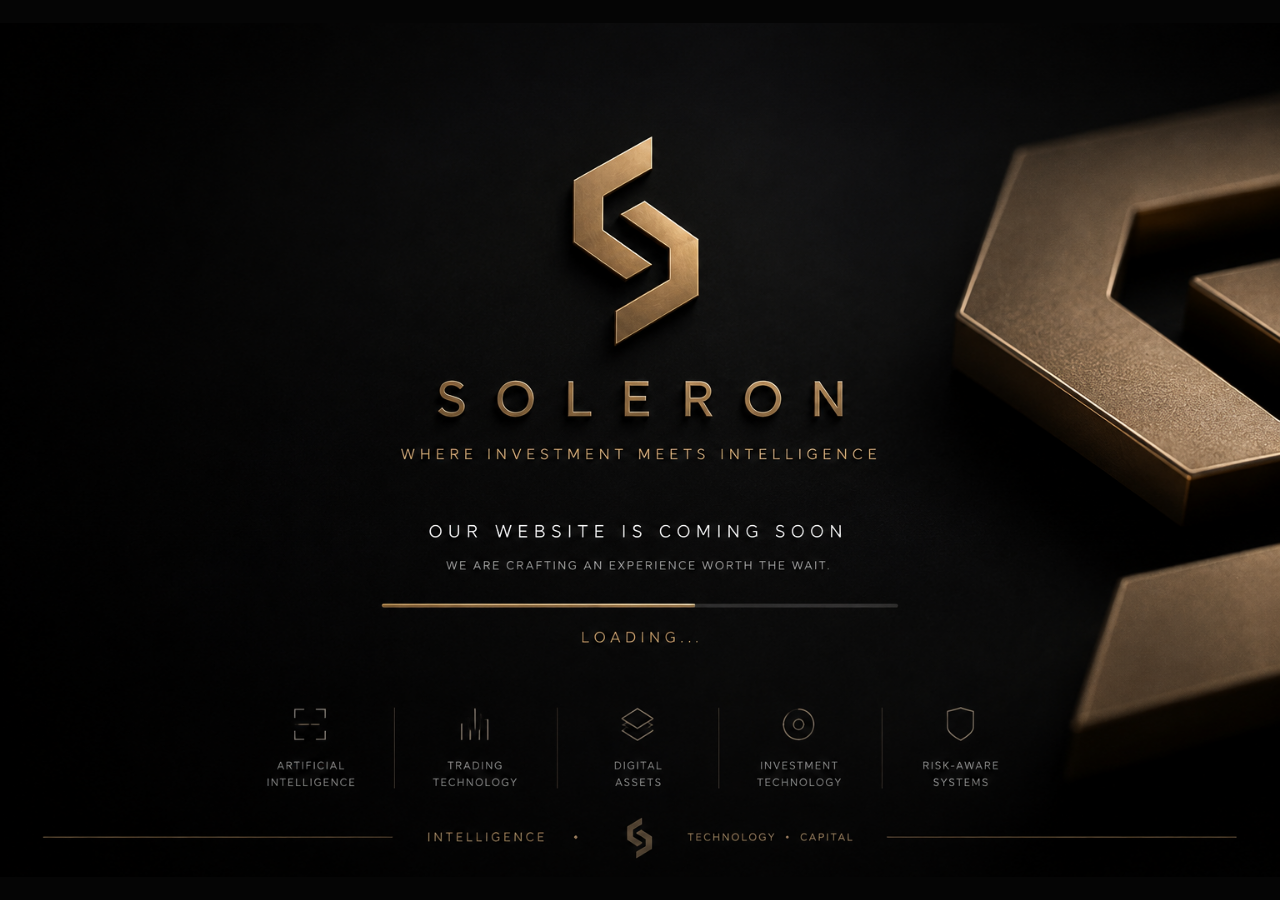
==== index.html @ fdf9264b "Publish Soleron coming soon landing page" ====
<!doctype html>
<html lang="en">
<head>
  <meta charset="utf-8">
  <meta name="viewport" content="width=device-width, initial-scale=1, viewport-fit=cover">
  <meta name="description" content="Soleron — Where Investment Meets Intelligence. Our website is coming soon.">
  <meta name="theme-color" content="#050505">
  <title>Soleron — Coming Soon</title>
  <style>
    * { box-sizing: border-box; }
    html, body { width: 100%; min-height: 100%; margin: 0; background: #050505; }
    body { display: grid; place-items: center; overflow: hidden; }
    img { display: block; width: 100vw; height: 100vh; object-fit: contain; object-position: center; }
  </style>
</head>
<body>
  <img src="landing-page.png" alt="Soleron — Where Investment Meets Intelligence. Our website is coming soon.">
</body>
</html>
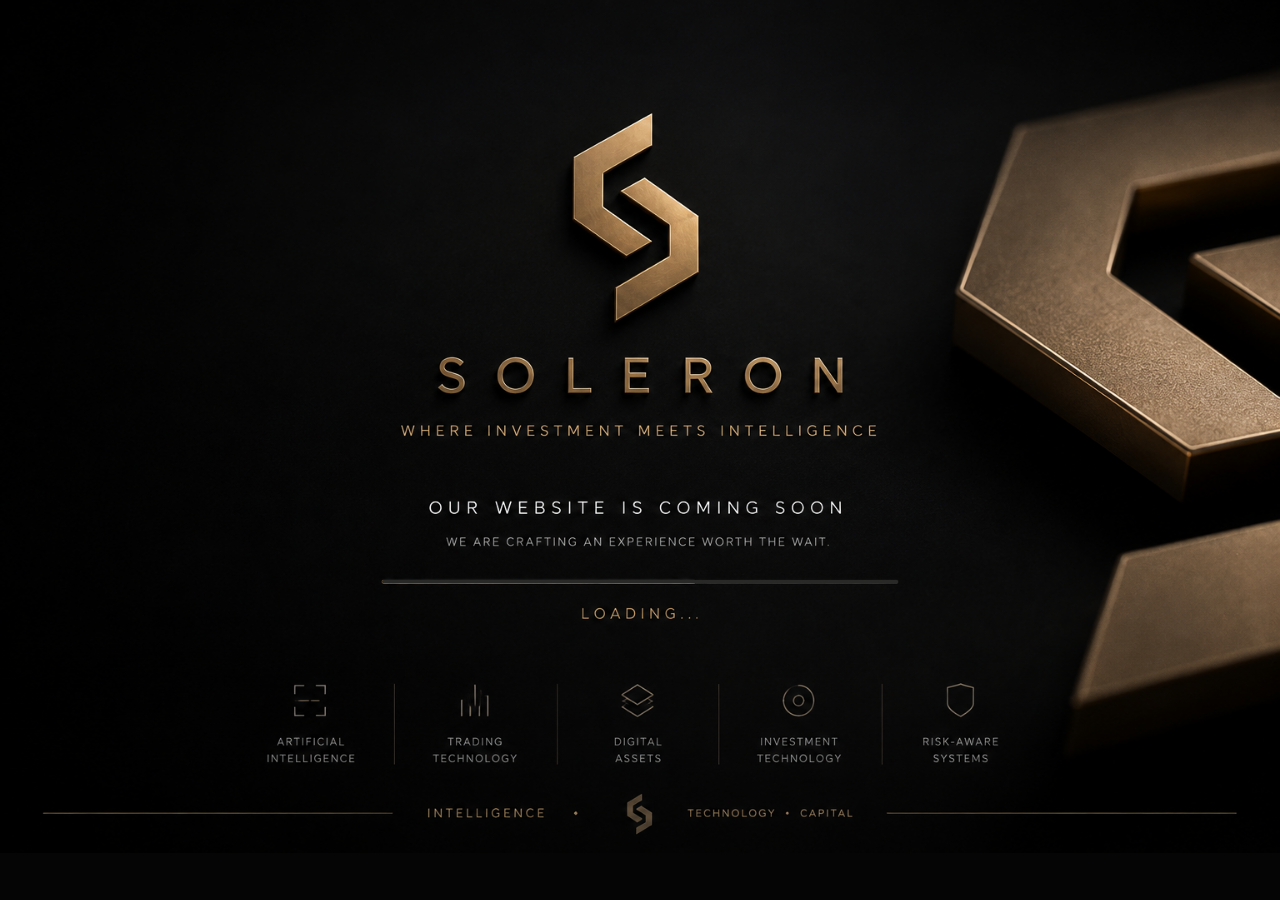
==== commit b5cc4791: "Animate the Soleron loading bar" ====
--- a/index.html
+++ b/index.html
@@ -8,12 +8,90 @@
   <title>Soleron — Coming Soon</title>
   <style>
     * { box-sizing: border-box; }
-    html, body { width: 100%; min-height: 100%; margin: 0; background: #050505; }
-    body { display: grid; place-items: center; overflow: hidden; }
-    img { display: block; width: 100vw; height: 100vh; object-fit: contain; object-position: center; }
+
+    html,
+    body {
+      width: 100%;
+      min-height: 100%;
+      margin: 0;
+      background: #050505;
+    }
+
+    body {
+      display: grid;
+      place-items: center;
+      overflow: hidden;
+    }
+
+    .stage {
+      position: relative;
+      width: min(100vw, 150vh);
+      aspect-ratio: 3 / 2;
+    }
+
+    .stage img {
+      display: block;
+      width: 100%;
+      height: 100%;
+    }
+
+    .loading-track {
+      position: absolute;
+      left: 29.817708%;
+      top: 67.968750%;
+      width: 40.364583%;
+      height: 0.390625%;
+      min-height: 2px;
+      overflow: hidden;
+      border-radius: 999px;
+      background: #292927;
+      box-shadow: 0 0 0 1px rgba(255, 255, 255, 0.018);
+    }
+
+    .loading-progress {
+      position: absolute;
+      inset: 0;
+      border-radius: inherit;
+      background: linear-gradient(90deg, #8a6438 0%, #d7b47d 58%, #b98950 100%);
+      box-shadow: 0 0 9px rgba(202, 164, 109, 0.32);
+      transform: scaleX(0);
+      transform-origin: left center;
+      animation: soleron-loading 3.4s cubic-bezier(0.42, 0, 0.18, 1) infinite;
+      will-change: transform;
+    }
+
+    .loading-progress::after {
+      content: "";
+      position: absolute;
+      top: 0;
+      right: 0;
+      width: 16%;
+      height: 100%;
+      background: linear-gradient(90deg, transparent, rgba(255, 231, 191, 0.85));
+      filter: blur(0.5px);
+    }
+
+    @keyframes soleron-loading {
+      0% { transform: scaleX(0); }
+      48% { transform: scaleX(0.58); }
+      78% { transform: scaleX(0.84); }
+      94%, 100% { transform: scaleX(1); }
+    }
+
+    @media (prefers-reduced-motion: reduce) {
+      .loading-progress {
+        animation: none;
+        transform: scaleX(0.62);
+      }
+    }
   </style>
 </head>
 <body>
-  <img src="landing-page.png" alt="Soleron — Where Investment Meets Intelligence. Our website is coming soon.">
+  <main class="stage" aria-label="Soleron — Our website is coming soon">
+    <img src="landing-page.png" alt="Soleron — Where Investment Meets Intelligence. Our website is coming soon.">
+    <div class="loading-track" role="progressbar" aria-label="Website launch progress">
+      <span class="loading-progress"></span>
+    </div>
+  </main>
 </body>
 </html>
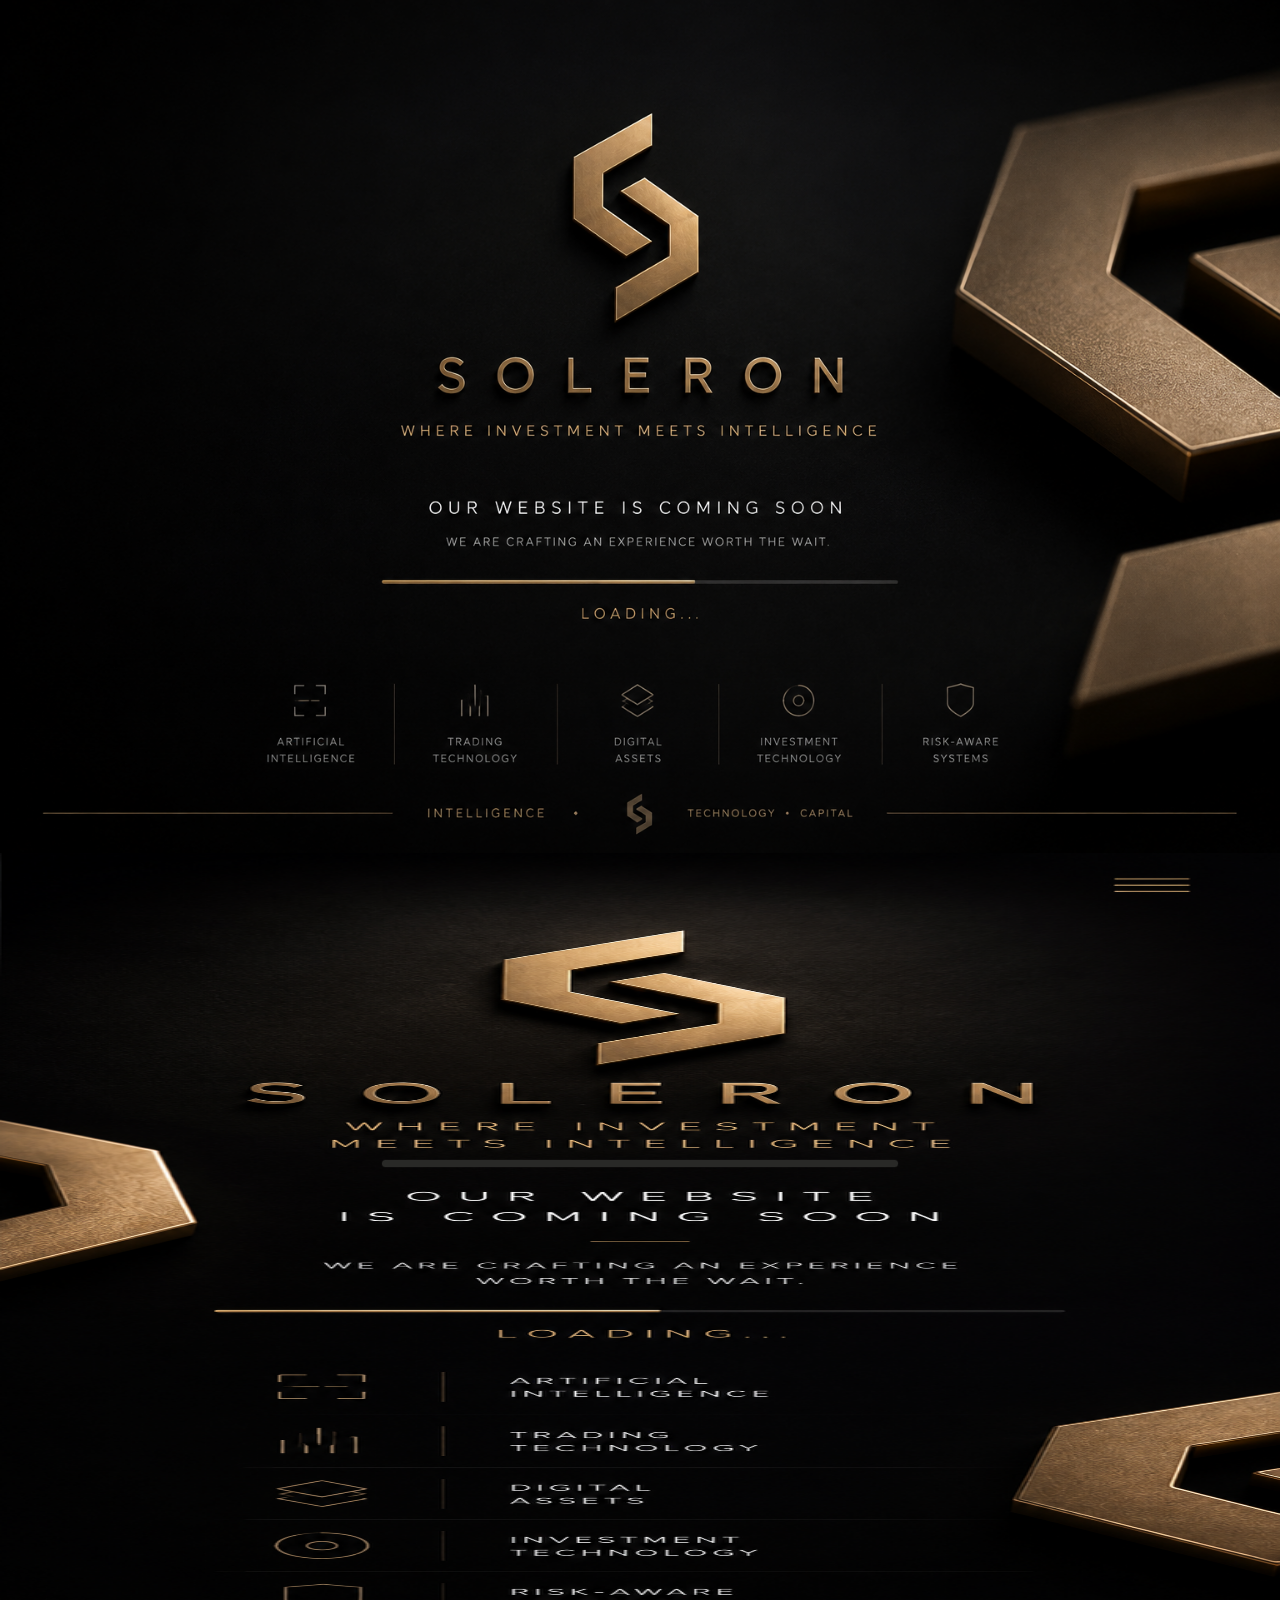
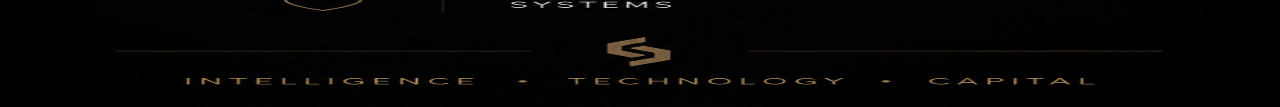
==== commit 378c49ce: "Add the responsive mobile landing page" ====
--- a/index.html
+++ b/index.html
@@ -33,6 +33,10 @@
       display: block;
       width: 100%;
       height: 100%;
+    }
+
+    .mobile-image {
+      display: none;
     }
 
     .loading-track {
@@ -78,6 +82,31 @@
       94%, 100% { transform: scaleX(1); }
     }
 
+    @media (max-width: 700px) and (orientation: portrait) {
+      .stage {
+        width: min(100vw, calc(100vh * 813 / 1934));
+        width: min(100vw, calc(100svh * 813 / 1934));
+        aspect-ratio: 813 / 1934;
+      }
+
+      .stage .desktop-image {
+        display: none;
+      }
+
+      .stage .mobile-image {
+        display: block;
+      }
+
+      .loading-track {
+        left: 16.728167%;
+        top: 53.516029%;
+        width: 66.420664%;
+        height: 0.258532%;
+        min-height: 2px;
+        background: #232222;
+      }
+    }
+
     @media (prefers-reduced-motion: reduce) {
       .loading-progress {
         animation: none;
@@ -88,7 +117,8 @@
 </head>
 <body>
   <main class="stage" aria-label="Soleron — Our website is coming soon">
-    <img src="landing-page.png" alt="Soleron — Where Investment Meets Intelligence. Our website is coming soon.">
+    <img class="desktop-image" src="landing-page.png" alt="Soleron — Where Investment Meets Intelligence. Our website is coming soon.">
+    <img class="mobile-image" src="phone-landing.png" alt="Soleron — Where Investment Meets Intelligence. Our website is coming soon.">
     <div class="loading-track" role="progressbar" aria-label="Website launch progress">
       <span class="loading-progress"></span>
     </div>
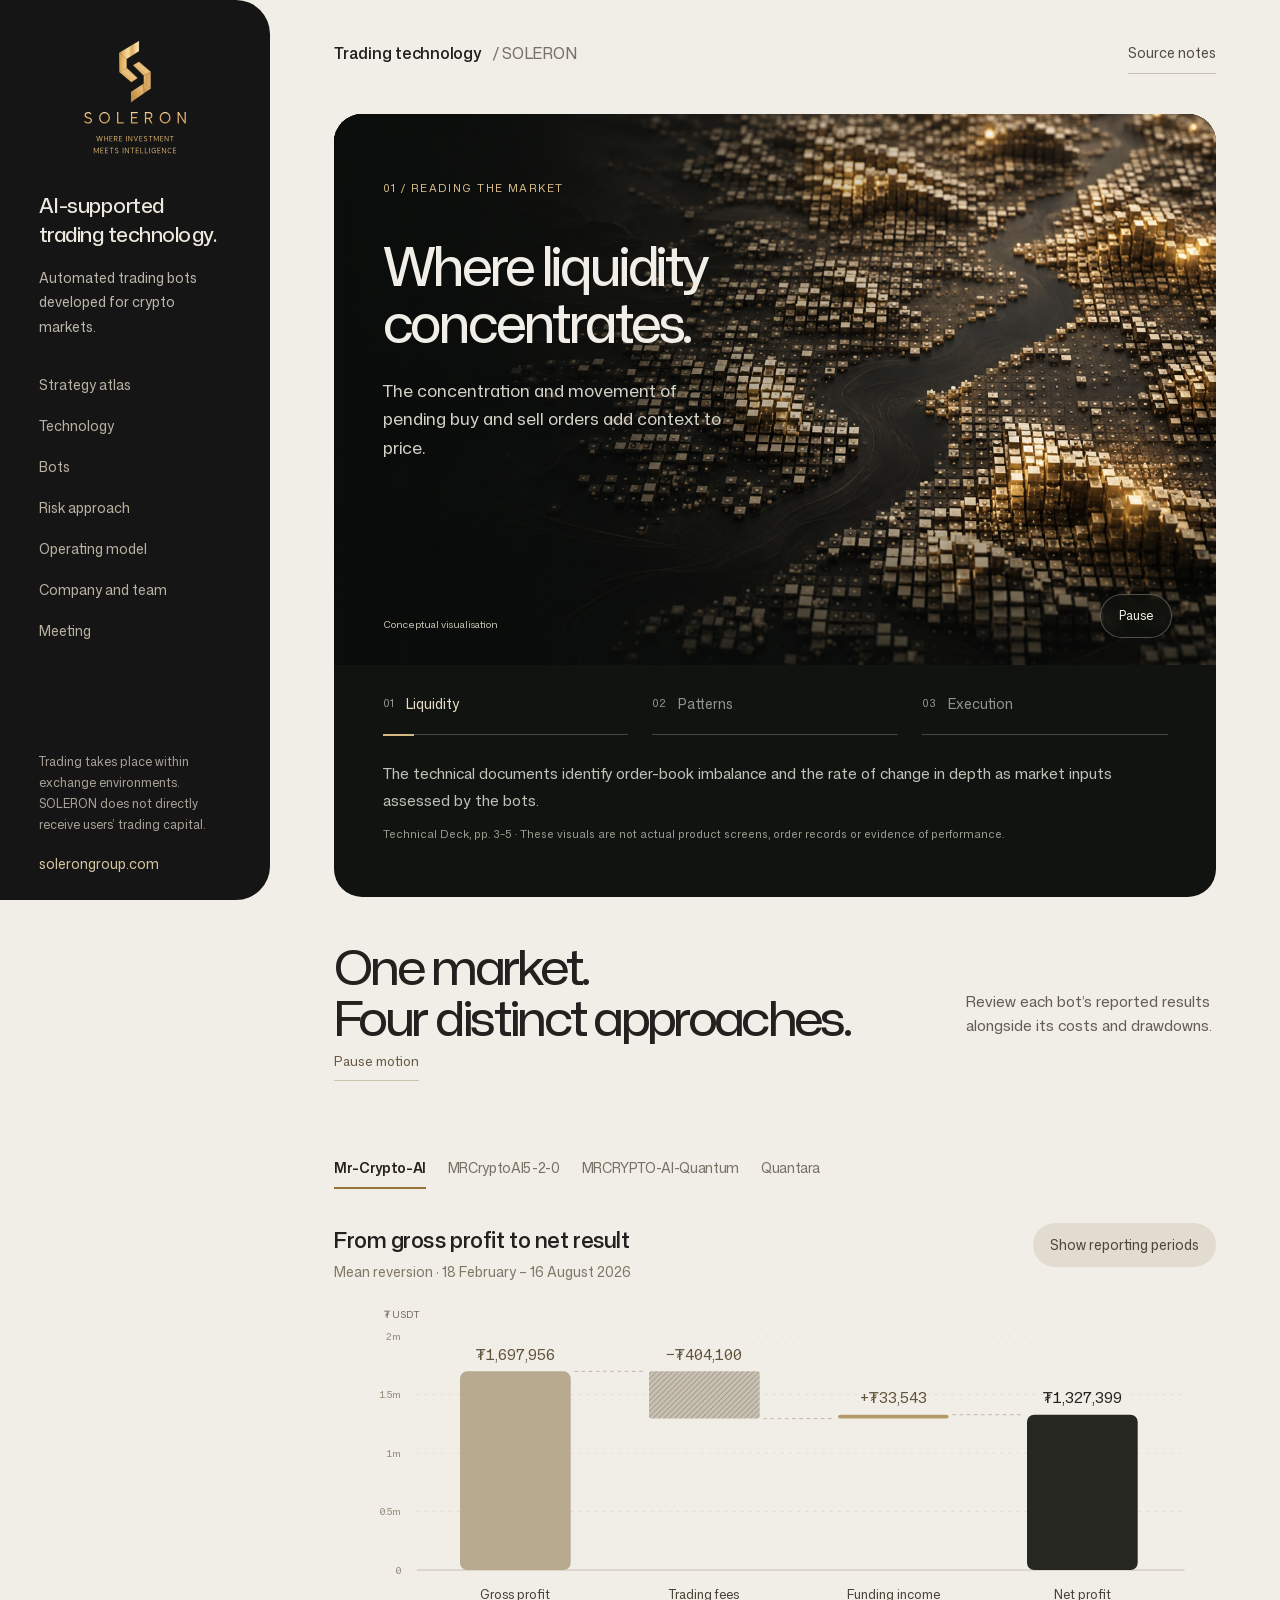
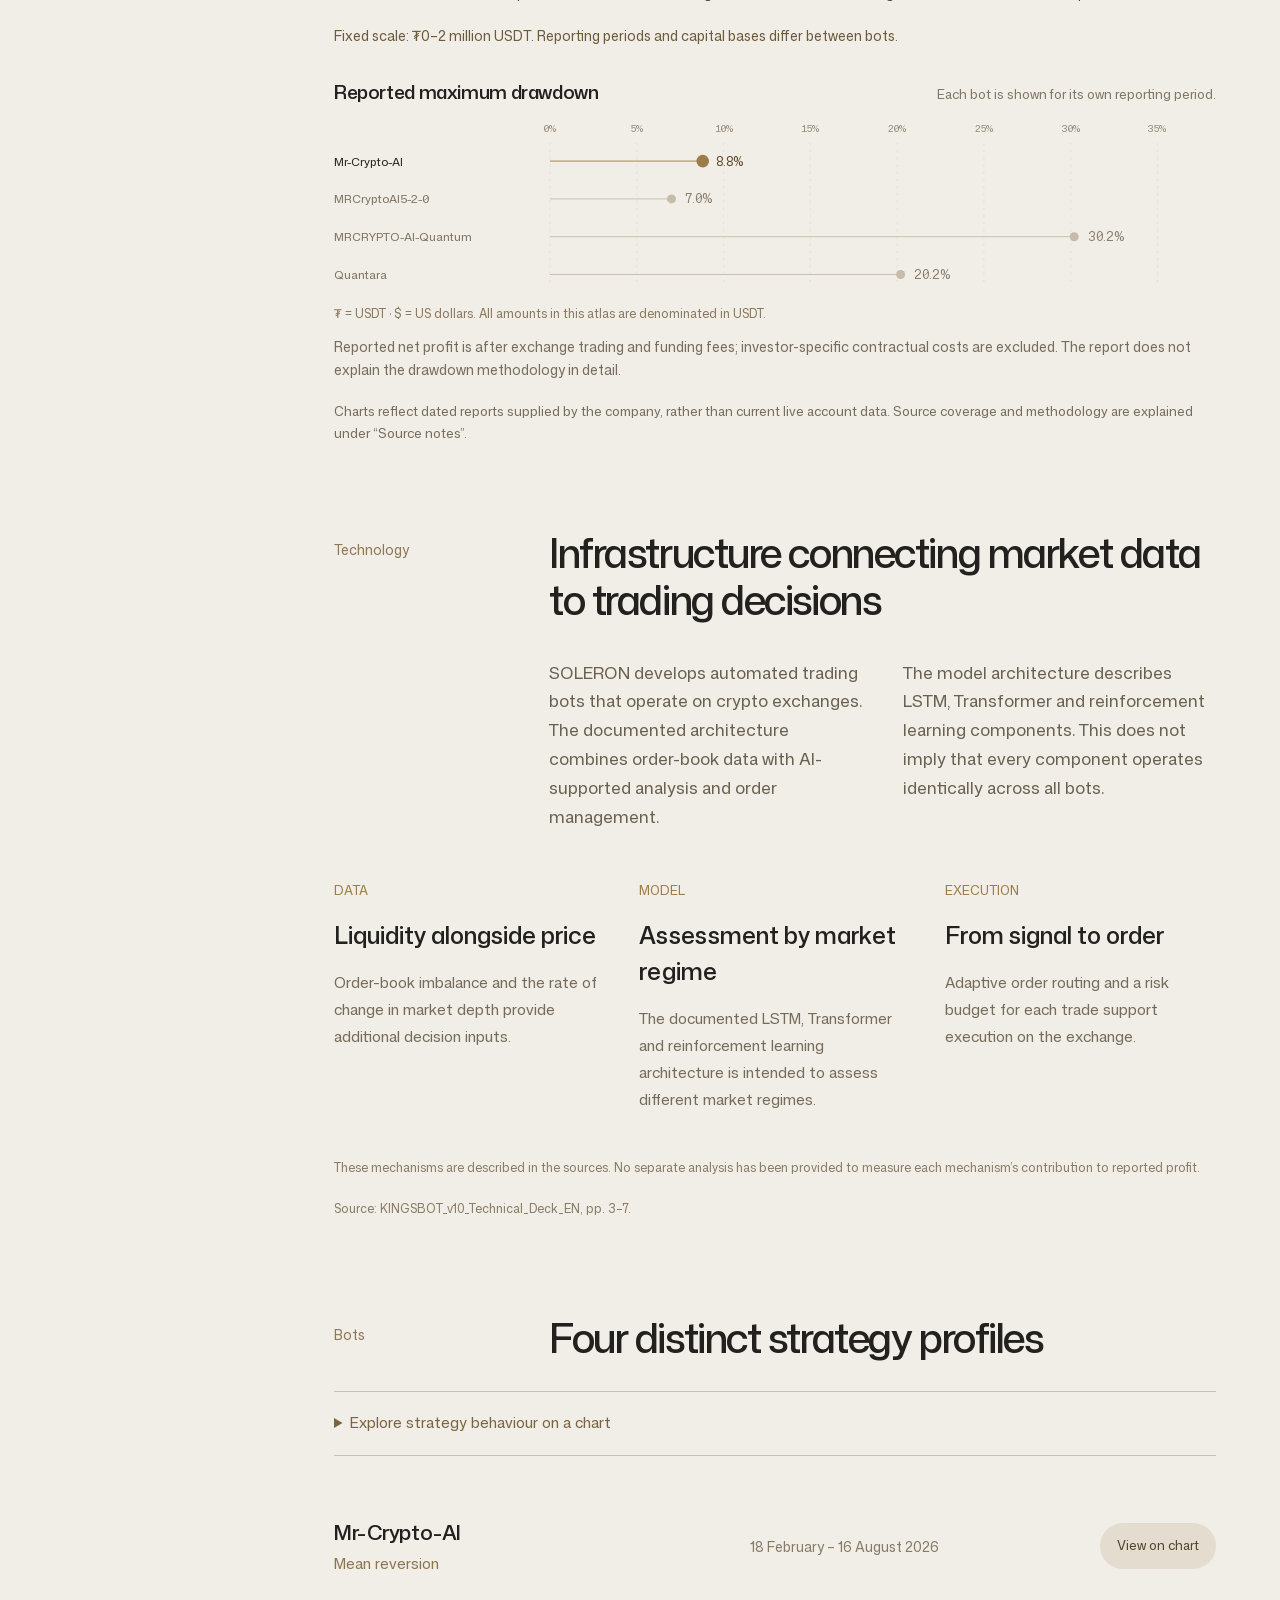
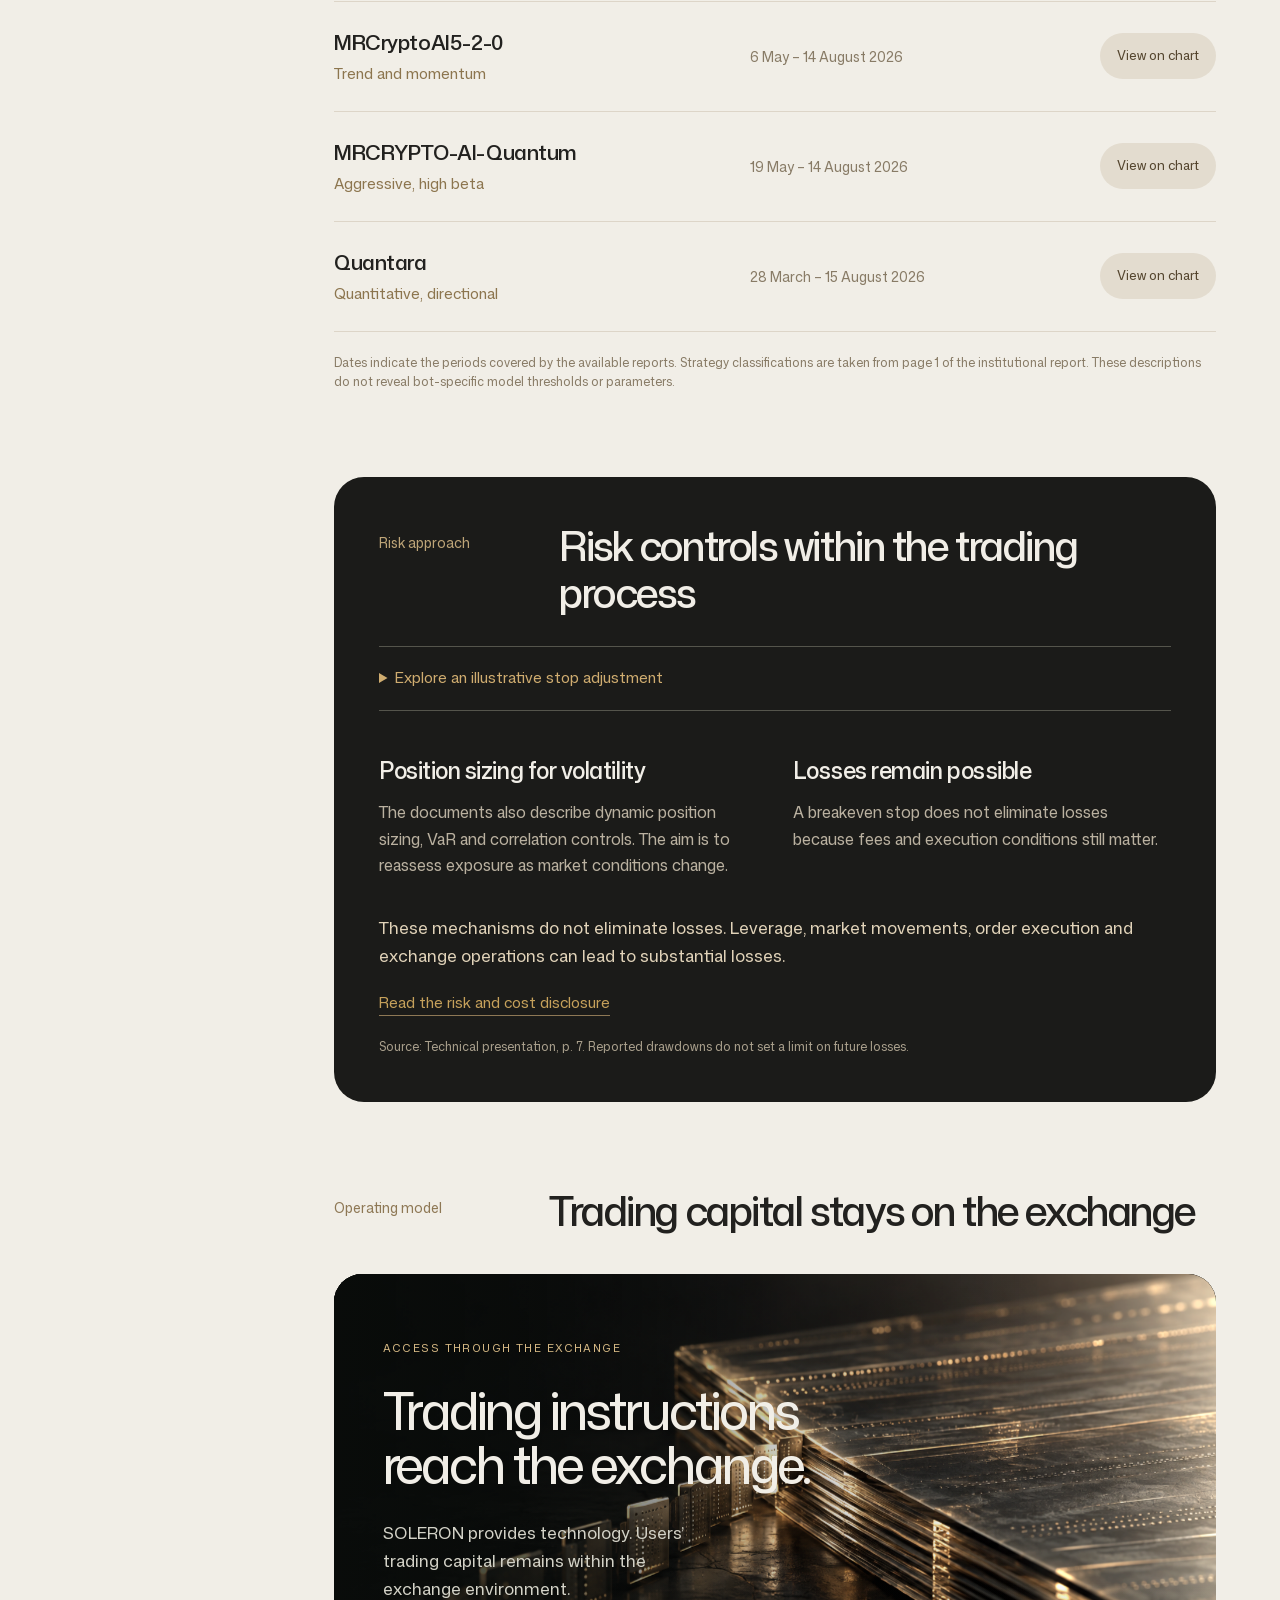
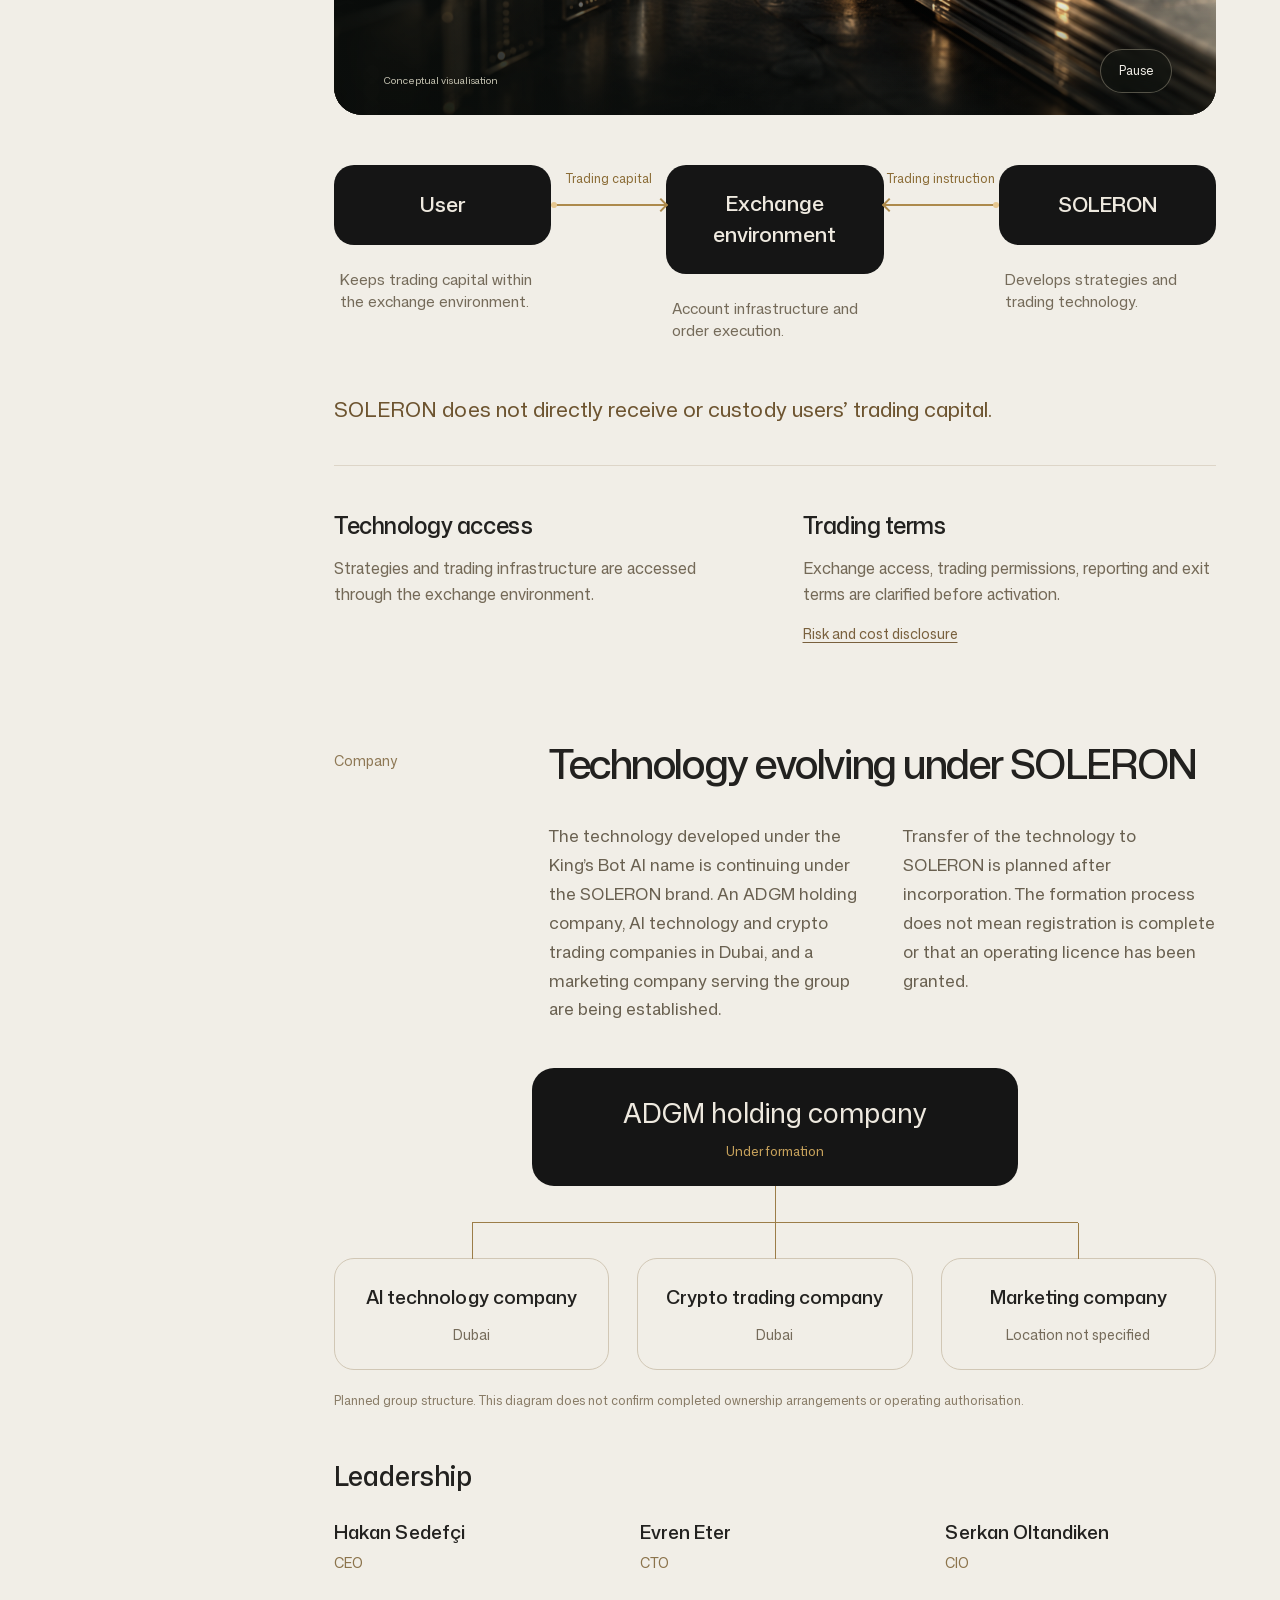
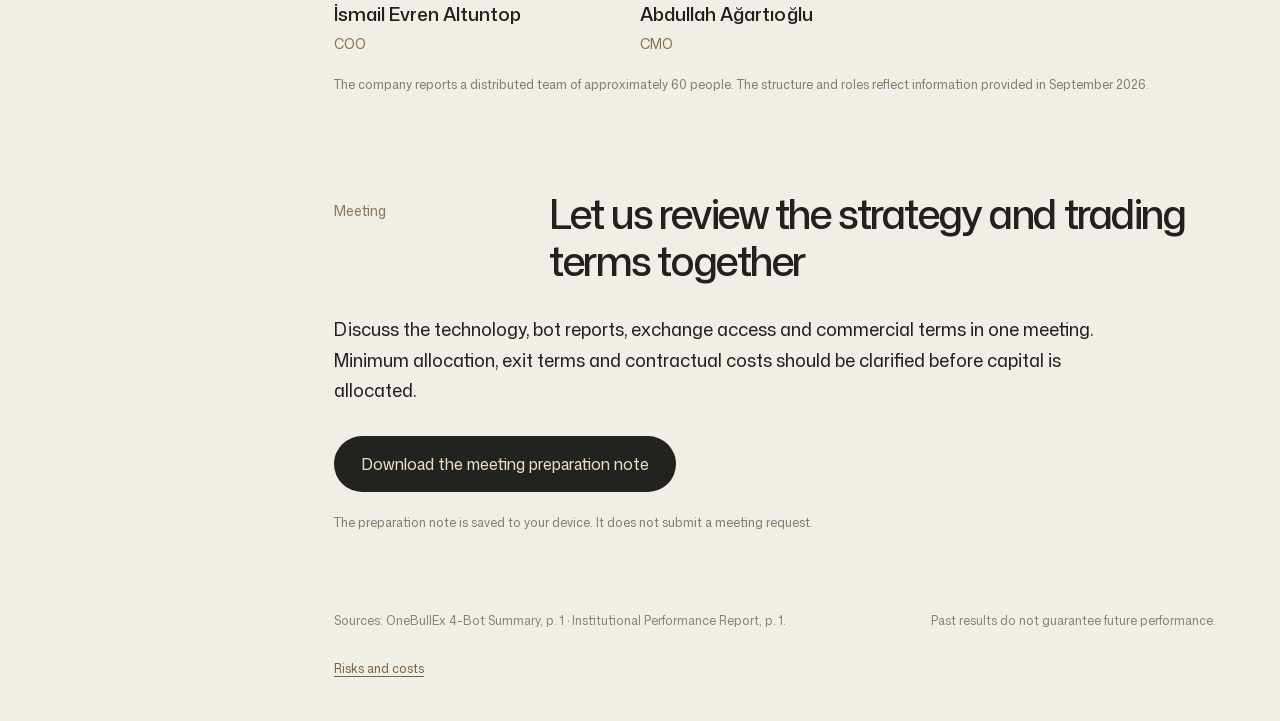
==== commit b2b6b759: "Publish SOLERON website" ====
--- a/index.html
+++ b/index.html
@@ -1,127 +1,69 @@
-<!doctype html>
-<html lang="en">
-<head>
-  <meta charset="utf-8">
-  <meta name="viewport" content="width=device-width, initial-scale=1, viewport-fit=cover">
-  <meta name="description" content="Soleron — Where Investment Meets Intelligence. Our website is coming soon.">
-  <meta name="theme-color" content="#050505">
-  <title>Soleron — Coming Soon</title>
-  <style>
-    * { box-sizing: border-box; }
+<!doctype html><html lang="en"><head><meta charset="utf-8"><meta name="viewport" content="width=device-width,initial-scale=1"><title>SOLERON | AI-supported trading technology</title><meta name="description" content="Explore SOLERON’s crypto trading technology, four bot strategies, reported results, risks and operating model."><meta name="theme-color" content="#151515"><style>
+@font-face{font-family:Mona;src:url(assets/MonaSans.woff2);font-weight:200 900;font-stretch:75% 125%}*{box-sizing:border-box}html{background:#161616}body{margin:0;font:17px/1.5 Mona,Arial,sans-serif;color:#22211f}button,a{font:inherit}button{cursor:pointer}button:focus-visible,a:focus-visible{outline:3px solid #8f6728;outline-offset:5px}button:disabled{cursor:default}h1,h2,p{margin:0}.shell{display:grid;grid-template-columns:270px 1fr;min-height:100vh;background:#f1eee7}.brand{background:#151515;color:#eee9df;min-height:100%;padding:44px 39px 34px;display:flex;flex-direction:column;border-radius:0 42px 42px 0;position:relative;z-index:2}.logo{width:164px;height:180px;align-self:center;object-fit:contain;margin-bottom:90px}.brand h2{font-size:24px;line-height:1.4;font-weight:450;letter-spacing:-.025em;margin-bottom:26px}.brand .description{font-size:15px;line-height:1.75;color:#bcb6aa}.layers{margin-top:46px;display:flex;flex-direction:column;gap:20px;font-size:15px;color:#c6a15b}.layers span{display:flex;gap:12px;align-items:center}.layers i{width:5px;height:5px;border-radius:50%;background:#c6a15b;flex-shrink:0}.brand .bottom{margin-top:auto;padding-top:80px;font-size:12px;line-height:1.75;color:#a8a197}.brand .domain{display:block;margin-top:17px;font-size:14px;color:#d6c4a1}.main{padding:40px 64px 28px;min-width:0;max-width:1600px}.top{display:flex;justify-content:space-between;align-items:center;margin-bottom:57px;gap:20px}.mark{font-size:16px;letter-spacing:-.015em;display:flex;align-items:center;gap:12px}.mark b{font-weight:520}.mark span{color:#777168}.sourcebutton{border:0;background:transparent;color:#504c45;padding:10px 0;font-size:14px;border-bottom:1px solid #c8c0b1}.intro{display:flex;align-items:end;justify-content:space-between;gap:50px}.intro h1{font-size:clamp(45px,4.5vw,78px);line-height:1.06;letter-spacing:-.035em;font-weight:430;font-variation-settings:'wdth' 108,'opsz' 72;max-width:760px}.intro p{font-size:16px;line-height:1.65;width:245px;flex-shrink:0;color:#635d52;margin-bottom:5px}.chart{margin-top:58px;position:relative}.chart-caption{font-size:13px;color:#69645a;display:flex;justify-content:space-between;margin-bottom:25px}.axis{display:grid;grid-template-columns:370px 1fr;align-items:center;margin-bottom:12px}.axis-title{font-size:12px;color:#81796b}.months{display:flex;justify-content:space-between;font-size:12px;color:#81796b;padding:0 4px;position:relative;height:20px}.months span{position:absolute;top:0}.strategy-row{display:grid;grid-template-columns:370px 1fr;gap:0;align-items:center;position:relative;width:100%;padding:0;min-height:76px;border:0;background:transparent;text-align:left;border-radius:16px;color:#252421}.name{padding-right:25px;font-size:26px;letter-spacing:-.025em;font-weight:470;line-height:1.12}.name small{display:block;font-size:12px;color:#777065;font-weight:400;letter-spacing:0;margin-top:3px}.plot{display:block;height:60px;position:relative;border-radius:18px}.period{position:absolute;left:var(--start);width:var(--width);top:32px;height:9px;background:#d7d2c8;border-radius:100px;transition:background-color 200ms ease-out,box-shadow 200ms ease-out;display:flex;align-items:center;padding:0 17px;white-space:nowrap;overflow:visible}.period span{position:absolute;top:-25px;left:0;font-size:12px;color:#5c5549;opacity:0;transition:opacity 200ms ease-out}.strategy-row[aria-pressed=true] .period{background:#282721;box-shadow:0 5px 12px #37302415}.strategy-row[aria-pressed=true] .period span{opacity:1;color:#645640}.strategy-row[aria-pressed=true] .name{font-weight:640}.strategy-row:hover .period{background:#b7ab91}.strategy-row[aria-pressed=true]:hover .period{background:#282721}.selection{margin-top:31px;display:grid;grid-template-columns:1.1fr 1fr;gap:45px;align-items:start;padding-top:30px;border-top:1px solid #d8d2c7}.selection .bot{font-size:13px;color:#756d5f;margin-bottom:8px}.selection h2{font-size:42px;font-weight:430;line-height:1.1;letter-spacing:-.045em}.selected-note{font-size:16px;color:#595448;line-height:1.65;max-width:450px}.selected-note .range{display:block;font-size:18px;color:#26241e;margin-bottom:5px;font-weight:500}.selected-note .note{font-size:13px;margin-top:13px;display:block;color:#797164}.foot{display:flex;justify-content:space-between;gap:30px;font-size:11px;color:#8c8273;margin-top:41px;line-height:1.5}.mobile-choice{display:none}dialog{max-width:670px;width:calc(100% - 40px);padding:40px;border:0;border-radius:26px;background:#f1eee7;color:#27241d;box-shadow:0 40px 100px #0004}dialog::backdrop{background:#1119;backdrop-filter:blur(4px)}dialog h2{font-size:29px;line-height:1.2;font-weight:500;margin:20px 0}dialog p{font-size:16px;line-height:1.6;margin-bottom:16px}dialog a{color:#725525;overflow-wrap:anywhere}dialog button{float:right;border:0;background:#ded7cb;border-radius:40px;padding:10px 20px}dialog .small{font-size:13px;color:#71685b}dialog li{margin:14px 0}a{text-decoration-thickness:1px;text-underline-offset:3px}@media(min-width:1600px){.shell{grid-template-columns:290px 1fr}.main{padding:48px 76px 34px}.top{margin-bottom:67px}.chart{margin-top:68px}.strategy-row{min-height:87px}.selection{margin-top:38px}.logo{width:177px;height:194px}.intro h1{font-size:78px}}@media(max-width:1150px){.shell{grid-template-columns:220px 1fr}.brand{padding:30px 26px}.logo{width:140px;height:154px}.main{padding:32px}.intro{display:block}.intro h1{font-size:58px}.intro p{width:100%;max-width:550px;margin-top:20px}.axis,.strategy-row{grid-template-columns:190px 1fr}.name{font-size:14px}.chart{margin-top:38px}.selection{gap:25px}.selection h2{font-size:34px}}@media(max-width:760px){.shell{display:block}.brand{border-radius:0 0 28px 28px;padding:19px 24px;display:grid;grid-template-columns:85px 1fr;gap:22px;min-height:0;align-items:center}.logo{width:80px;height:88px;margin:0}.brand h2{font-size:18px;margin:0}.brand .description,.layers,.brand .bottom{display:none}.main{padding:30px 24px}.top{margin-bottom:37px}.mark{font-size:13px;gap:8px}.sourcebutton{font-size:12px}.intro h1{font-size:46px;line-height:1.07}.intro p{font-size:16px;margin-top:22px}.chart{margin-top:35px}.chart-caption{font-size:11px;margin-bottom:23px;gap:20px;align-items:start}.chart-caption span:first-child{max-width:185px}.axis{display:none}.strategy-row{display:block;min-height:103px;margin-bottom:12px}.name{display:block;font-size:23px;padding:0}.name small{font-size:12px;margin-top:2px}.plot{height:42px}.period{height:6px;top:29px;padding:0 10px}.period span{font-size:10px;top:-19px}.selection{display:block;margin-top:20px;padding-top:24px}.selection h2{font-size:34px}.selected-note{margin-top:25px}.selected-note .range{font-size:17px}.foot{display:block;font-size:11px;margin-top:35px}.foot span{display:block;margin-top:14px}.strategy-row:focus-visible{outline-offset:4px}dialog{padding:27px}}@media(prefers-reduced-motion:reduce){.period,.period span{transition:none}}
 
-    html,
-    body {
-      width: 100%;
-      min-height: 100%;
-      margin: 0;
-      background: #050505;
-    }
+.main{padding-top:32px}.top{margin-bottom:38px}.intro h1{font-size:65px}.intro p{font-size:15px;width:250px}.charts{margin-top:42px}.botnav{display:flex;gap:22px;flex-wrap:wrap;margin-bottom:34px}.botnav button{padding:9px 0;border:0;border-bottom:2px solid transparent;background:none;font-size:14px;letter-spacing:-.025em;color:#797164}.botnav button[aria-pressed=true]{border-color:#987239;color:#25211a;font-weight:600}.chartbar{display:flex;justify-content:space-between;align-items:start;gap:25px}.chartbar h2,.riskhead h2{font-size:22px;font-weight:530;letter-spacing:-.02em}.chartbar p{font-size:13px;color:#817766;margin-top:5px}.switch{border:0;background:#e2dcd0;padding:11px 17px;border-radius:40px;font-size:12px;color:#4d4639}.chartwrap svg,.riskchart svg,.periodview svg{width:100%;height:auto;display:block;overflow:visible}.chartwrap{margin-top:18px}.riskhead{display:flex;align-items:baseline;justify-content:space-between;gap:20px;margin-top:32px}.riskhead h2{font-size:19px}.riskhead p{font-size:12px;color:#817766}.riskchart{margin-top:10px}.method{font-size:12px;line-height:1.65;color:#766d5e;margin-top:12px;max-width:950px}.reconcile{font-size:12px;line-height:1.5;color:#6c5a3d;min-height:18px;margin-top:6px}.foot{margin-top:24px}.chartwrap [data-value]:focus-visible{outline:2px solid #987239;outline-offset:4px}.tip{position:fixed;z-index:20;background:#24221e;color:#f1eee7;padding:12px 16px;max-width:275px;border-radius:14px;font-size:13px;pointer-events:none;box-shadow:0 5px 25px #0002;line-height:1.55}.tip b{display:block;font-weight:550}.tip[hidden]{display:none}.riskchart [role=button]{cursor:pointer}.riskchart [role=button]:focus-visible{outline:2px solid #987239}.riskchart [role=button]:hover text{fill:#27221b}.charts svg text{font-family:Mona,Arial,sans-serif}.chartwrap text,.riskchart text,.periodview text{font-variant-numeric:tabular-nums}.scaleNote{color:#817766;font-size:12px}.periodview{margin-top:20px}.brand .bottom{padding-top:50px}.brand .logo{margin-bottom:75px}@media(min-width:1600px){.main{padding:36px 76px 28px}.top{margin-bottom:42px}.intro h1{font-size:70px}}@media(max-width:1150px){.intro h1{font-size:54px}.intro p{width:auto}.botnav{gap:12px 20px}.botnav button{font-size:12px}}@media(max-width:760px){.main{padding:27px 24px}.intro h1{font-size:43px}.intro p{font-size:16px}.top{margin-bottom:35px}.charts{margin-top:30px}.botnav{gap:10px 16px;margin-bottom:27px}.botnav button{font-size:12px;min-height:44px}.chartbar{display:block}.chartbar h2{font-size:22px}.chartbar p{font-size:12px}.switch{margin-top:14px;min-height:44px}.chartwrap,.riskchart,.periodview{overflow-x:auto;padding-bottom:12px}.chartwrap svg{min-width:680px}.riskchart svg{min-width:650px}.periodview svg{min-width:700px}.riskhead{display:block;margin-top:22px}.riskhead p{margin-top:7px}.method{font-size:12px}.brand .logo{margin-bottom:0}.chartwrap:after{content:'Scroll sideways to see the rest of the chart.';display:block;font-size:11px;color:#817766;margin-top:10px}.foot{font-size:11px}.reconcile{min-height:0}.tip{max-width:240px}}
+.mobileValues,.mobileRisk{display:none}@media(max-width:760px){.mobileValues{display:grid;grid-template-columns:1fr 1fr;gap:20px 16px;margin:12px 0 22px}.mobileValues span{font-size:12px;color:#7a6e5b}.mobileValues b{display:block;font-size:18px;font-weight:500;color:#373024;margin-top:4px}.riskchart{display:none}.mobileRisk{display:block;margin-top:22px}.mobileRisk button{display:block;width:100%;text-align:left;background:none;border:0;padding:10px 0 15px;color:#5d5342;font-size:12px}.mobileRisk .mrhead{display:flex;justify-content:space-between;align-items:center;gap:10px}.mobileRisk b{font-size:16px;font-weight:500;white-space:nowrap}.mobileRisk .track{display:block;height:3px;background:#dfd7c9;position:relative;margin-top:14px}.mobileRisk .fill{display:block;height:3px;background:#ad9a77;position:relative}.mobileRisk .fill:after{content:'';position:absolute;right:-4px;top:-3px;width:9px;height:9px;border-radius:50%;background:#9c7d48}.mobileRisk button[aria-pressed=true]{color:#30271a}.mobileRisk button[aria-pressed=true] .fill{background:#8c6930}}
 
-    body {
-      display: grid;
-      place-items: center;
-      overflow: hidden;
-    }
+html{scroll-behavior:smooth;scroll-padding-top:30px}.brand{position:sticky;top:0;height:100vh;min-height:0;border-radius:0 34px 34px 0;padding-top:30px;padding-bottom:24px}.brand .logo{width:122px;height:134px;margin-bottom:27px}.brand h2{font-size:21px;margin-bottom:16px}.brand .description{font-size:14px}.brand .bottom{padding-top:25px;font-size:12px}.brand nav{display:flex;flex-direction:column;gap:6px;margin-top:28px}.brand nav a{color:#b9b1a2;text-decoration:none;font-size:14px;padding:7px 0}.brand nav a:hover,.brand nav a[aria-current=true]{color:#e6c992}.main{max-width:none}.menu-toggle{display:none}.skip{position:fixed;left:10px;top:-100px;background:#f1eee7;z-index:100;padding:15px;border-radius:15px;color:#151515}.skip:focus{top:10px}.evidence{font-size:13px;color:#766d5e;line-height:1.65;margin:20px 0 0;max-width:930px}.content-section{padding:85px 0 10px;scroll-margin-top:25px}.section-title{display:grid;grid-template-columns:180px 1fr;gap:35px;align-items:start}.section-title>span{font-size:14px;color:#8e7855;padding-top:10px}.section-title h2{font-size:clamp(30px,3.2vw,47px);letter-spacing:-.035em;line-height:1.15;font-weight:480;max-width:830px}.intro-copy{margin:34px 0 0 215px;display:grid;grid-template-columns:1fr 1fr;gap:40px;font-size:17px;line-height:1.7;color:#696050}.architecture{display:grid;grid-template-columns:1fr 1fr 1fr;gap:35px;margin-top:42px;padding:34px 0;border-top:1px solid #ddd4c5;border-bottom:1px solid #ddd4c5}.architecture article>span{font-size:13px;color:#9b7d47}.architecture h3,.risk-columns h3,.operating-model h3,.commercial h3{font-size:23px;font-weight:500;letter-spacing:-.02em;margin:12px 0}.architecture p,.risk-columns p,.operating-model p,.commercial p{font-size:16px;line-height:1.65;color:#746957}.source-note{font-size:12px;line-height:1.65;color:#887b66;margin-top:21px}.strategy-list{margin-top:36px}.strategy-list article{display:grid;grid-template-columns:1.2fr 1fr auto;gap:25px;align-items:center;padding:25px 0;border-bottom:1px solid #ddd5c8}.strategy-list h3{font-size:21px;font-weight:500;margin:0;letter-spacing:-.02em}.strategy-list p{color:#8c754e;font-size:15px;margin-top:5px}.strategy-list span{font-size:14px;color:#887b66}.strategy-list button{border:0;background:#e3dccf;border-radius:40px;padding:13px 17px;font-size:13px;color:#54452e;min-height:44px}.dark-section{background:#1b1b19;color:#f1eee7;border-radius:30px;margin-top:75px;padding:45px}.dark-section .section-title{grid-template-columns:145px 1fr}.dark-section .section-title>span{color:#bea578}.risk-columns{display:grid;grid-template-columns:1fr 1fr;gap:45px;margin-top:35px}.risk-columns p{color:#bab1a0}.risk-warning{margin-top:34px;font-size:17px;line-height:1.7;max-width:860px;color:#e1d3b9}.dark-section .source-note{color:#aaa08d}.text-link{display:inline-block;color:#c6a15b;margin-top:22px;text-decoration:none;border-bottom:1px solid #8e7855;font-size:15px}.operating-model{display:grid;grid-template-columns:1fr 82px 1fr 100px 1fr;align-items:center;gap:14px;margin-top:45px}.flow-label{font-size:11px;color:#8e7855;text-align:center;border-bottom:1px solid #af9970;padding-bottom:8px;position:relative}.flow-label:after{content:'›';position:absolute;right:-4px;bottom:-14px;font-size:22px}.flow-label.reverse:after{content:'‹';left:-4px;right:auto}.statement{font-size:21px;line-height:1.55;margin-top:30px;color:#6d5430}.commercial{display:grid;grid-template-columns:1fr 1fr;gap:55px;margin-top:40px;padding-top:30px;border-top:1px solid #ddd5c8}.commercial strong{font-size:48px;font-weight:450;letter-spacing:-.04em}.commercial a{color:#79603d;font-size:14px;display:inline-block;margin-top:15px}.formation{display:flex;flex-wrap:wrap;gap:15px;margin-top:36px}.formation span{font-size:14px;padding:13px 20px;background:#e6dfd1;border-radius:30px}.formation p{width:100%;font-size:12px;color:#887b66}.team-title{font-size:27px;font-weight:480;margin:40px 0 22px}.team{display:grid;grid-template-columns:repeat(3,1fr);gap:27px 35px}.team h4{font-size:19px;font-weight:500;margin:0}.team p{color:#8b734b;font-size:14px;margin-top:5px}.contact-copy{font-size:18px;line-height:1.7;max-width:770px;margin:30px 0}.contact-button{display:inline-block;background:#22231e;color:#eddec3;text-decoration:none;border-radius:40px;padding:16px 27px;font-size:16px}.foot{padding:45px 0 15px;flex-wrap:wrap;font-size:12px}.foot a{color:#7a6240}.tip{font-size:14px}.chart-caption{font-size:13px}dialog{max-height:85vh;overflow:auto}dialog .small{font-size:14px}dialog button{min-height:44px}.chartbar p,.method,.reconcile{font-size:14px}.riskhead p{font-size:13px}.botnav button{font-size:14px}.intro p{font-size:17px}.switch{font-size:14px;min-height:44px}
+@media(max-width:1150px){.section-title{grid-template-columns:130px 1fr;gap:25px}.intro-copy{margin-left:155px;display:block}.intro-copy p+p{margin-top:22px}.strategy-list article{grid-template-columns:1fr auto}.strategy-list span{grid-row:2}.strategy-list button{grid-column:2;grid-row:1/3}.operating-model{grid-template-columns:1fr}.flow-label{width:130px;margin:5px 0}.team{grid-template-columns:1fr 1fr}.dark-section{padding:35px}.dark-section .section-title{grid-template-columns:1fr}.section-title h2{font-size:36px}}
+@media(max-width:760px){html{scroll-padding-top:20px}.brand{position:relative;height:auto;min-height:0;border-radius:0 0 28px 28px;padding:18px 24px;grid-template-columns:75px 1fr auto;gap:18px}.brand .logo{width:74px;height:82px;margin:0}.brand h2{font-size:17px;margin:0}.brand .description,.brand .bottom{display:none}.brand nav{display:none;grid-column:1/-1;margin:0;padding-top:12px}.brand nav.open{display:flex}.brand nav a{padding:10px 0;font-size:16px}.menu-toggle{display:block;border:0;background:#34332d;color:#e1d3bb;padding:10px 12px;border-radius:20px;font-size:12px;min-height:44px}.intro p{font-size:16px}.content-section{padding-top:58px}.section-title{display:block}.section-title>span{display:block;font-size:14px;margin-bottom:16px}.section-title h2{font-size:31px}.intro-copy{margin:25px 0 0;display:block;font-size:16px}.architecture{display:block;margin-top:26px;padding:20px 0}.architecture article+article{margin-top:27px}.architecture h3{font-size:22px}.strategy-list article{gap:14px;padding:22px 0}.strategy-list h3{font-size:17px}.strategy-list span{font-size:12px}.strategy-list button{font-size:12px;padding:12px}.dark-section{margin-top:48px;padding:27px 23px}.risk-columns,.commercial{display:block}.risk-columns article+article,.commercial>div+div{margin-top:30px}.operating-model{margin-top:25px}.team{grid-template-columns:1fr;gap:23px}.team h4{font-size:20px}.formation{gap:10px}.formation span{font-size:13px}.commercial{margin-top:27px}.contact-copy{font-size:16px}.source-note{font-size:12px}.foot{padding-top:30px}.chartbar p{font-size:13px}.method,.reconcile{font-size:13px}}
+@media(prefers-reduced-motion:reduce){html{scroll-behavior:auto}}
 
-    .stage {
-      position: relative;
-      width: min(100vw, 150vh);
-      aspect-ratio: 3 / 2;
-    }
+.visual-banner{position:relative;margin:38px 0 46px;height:330px;border-radius:28px;overflow:hidden;background:#151515;color:#f1eee7}.visual-banner img{width:100%;height:100%;object-fit:cover;object-position:center;transform:scale(1.025)}.visual-banner figcaption{position:absolute;left:30px;bottom:25px;font-size:12px;color:#ccc3b4;max-width:260px;line-height:1.5}.visual-banner .visual-title{position:absolute;left:30px;top:26px;font-size:25px;max-width:280px;line-height:1.2;letter-spacing:-.02em}.motion-control{position:absolute;right:22px;top:22px;border:1px solid #ffffff33;background:#181816aa;color:#e7ddca;border-radius:25px;padding:10px 16px;font-size:12px;z-index:3}.signal-overlay{position:absolute;inset:0;width:100%;height:100%;opacity:.75;pointer-events:none}.signal-route{fill:none;stroke:#dfc391;stroke-width:1;stroke-dasharray:5 220;animation:signal-flow 10s linear infinite}.signal-route:nth-child(2){animation-delay:-3s}.signal-route:nth-child(3){animation-delay:-6s}@keyframes signal-flow{to{stroke-dashoffset:-900}}.tech-visual{display:grid;grid-template-columns:1.1fr 1fr;gap:38px;align-items:center;margin-top:40px}.tech-visual figure{margin:0;position:relative;border-radius:25px;overflow:hidden;min-width:0}.tech-visual img{display:block;width:100%;height:340px;object-fit:cover}.visual-caption{font-size:12px;line-height:1.5;color:#8b7a5e;margin-top:12px}.pipeline{display:flex;flex-direction:column;gap:26px;padding:10px 0}.pipeline-step{position:relative;display:grid;grid-template-columns:46px 1fr;gap:12px;padding-bottom:23px;border-bottom:1px solid #d7cfc0}.pipeline-step:last-child{border:0}.pipeline-step>b{color:#a98a50;font-size:22px;font-weight:450}.pipeline-step h3{font-size:24px;margin:0 0 7px;font-weight:500}.pipeline-step p{font-size:15px;color:#776b58;line-height:1.6}.pipeline-step:after{content:'';position:absolute;bottom:-2px;left:0;width:8px;height:4px;border-radius:3px;background:#b49a67;animation:process-trace 9s ease-in-out infinite}.pipeline-step:nth-child(2):after{animation-delay:3s}.pipeline-step:nth-child(3):after{display:none}@keyframes process-trace{0%,15%{left:0;opacity:0}20%{opacity:1}45%,100%{left:95%;opacity:0}}.risk-visual{display:grid;grid-template-columns:1fr 1fr;gap:38px;margin:35px 0;align-items:center}.risk-visual figure{margin:0;position:relative;border-radius:20px;overflow:hidden}.risk-visual img{display:block;width:100%;height:330px;object-fit:cover}.risk-columns{display:block;margin:0}.risk-columns article+article{margin-top:30px}.aperture-line{position:absolute;left:15%;right:15%;top:50%;height:1px;background:#d9bf85;opacity:.25;transform-origin:center;animation:exposure-breathe 12s ease-in-out infinite}@keyframes exposure-breathe{0%,100%{transform:scaleX(.25);opacity:.1}50%{transform:scaleX(1);opacity:.5}}.flow-motion{margin-top:38px;width:100%;display:block;overflow:visible}.flow-motion text{font-family:Mona,Arial,sans-serif}.capital-path,.instruction-path{fill:none;stroke:#9c7d48;stroke-width:2;stroke-linecap:round;stroke-dasharray:7 110;animation:flow-capital 8s linear infinite}.instruction-path{stroke:#55564a;animation-direction:reverse;animation-duration:11s}@keyframes flow-capital{to{stroke-dashoffset:-470}}.model-caption{font-size:12px;color:#8b7a5e;margin-top:10px}.motion-surface *,.tech-visual *,.risk-visual *,.flow-scroll *{animation-play-state:var(--motion-state,running)}.motion-off *{animation-play-state:paused!important}.visual-banner img{animation:image-drift 25s ease-in-out infinite alternate}@keyframes image-drift{to{transform:scale(1.08) translateX(-1%)}}.motion-note{font-size:12px;color:#92836c;margin-top:12px}.currency-key{font-size:12px;color:#88775d;margin:16px 0 0}.operating-model{display:none}
+@media(max-width:760px){.visual-banner{height:255px;margin:30px 0;border-radius:23px}.visual-banner .visual-title{font-size:20px;max-width:170px;left:22px;top:65px}.visual-banner figcaption{font-size:10px;left:22px;bottom:18px;max-width:180px}.motion-control{top:15px;right:15px;padding:9px 12px}.tech-visual,.risk-visual{grid-template-columns:1fr;gap:22px}.tech-visual img,.risk-visual img{height:250px}.risk-visual{margin-top:25px}.pipeline{gap:15px}.flow-motion{min-width:570px}.flow-scroll{overflow-x:auto;padding-bottom:10px}.flow-motion text{font-size:22px}.visual-caption{font-size:11px}}
+@media(prefers-reduced-motion:reduce){.visual-banner img,.signal-route,.pipeline-step:after,.aperture-line,.capital-path,.instruction-path{animation:none!important}.signal-route{stroke-dasharray:none;opacity:.25}.capital-path,.instruction-path{stroke-dasharray:none}.motion-control{display:none}}
+.tech-visual figure,.risk-visual figure{overflow:visible;border-radius:0}.tech-visual img,.risk-visual img{border-radius:22px}
+/* V08: labels and routes share a single responsive layout. */
+.business-visual{margin:38px 0 46px;padding:34px;border-radius:28px;background:#151515;color:#f1eee7}.diagram-heading{display:flex;align-items:flex-start;justify-content:space-between;gap:24px}.diagram-kicker,.step-label{font-size:11px;letter-spacing:.09em;color:#c6a15b}.diagram-heading h2{font-size:25px;line-height:1.3;font-weight:450;margin:12px 0 0}.diagram-heading .motion-control{position:static;flex-shrink:0}.business-flow{display:grid;grid-template-columns:1fr 52px 1fr 52px 1fr;align-items:center;gap:0;margin:40px 0}.business-flow article{min-width:0;padding:16px 0}.business-flow h3{font-size:23px;margin:10px 0;font-weight:500}.business-flow p{font-size:14px;color:#bcb6aa;line-height:1.8}.diagram-note{font-size:12px;color:#aaa396;line-height:1.6}.route{position:relative;height:2px;background:#ad8a4c;margin:0 10px;color:#ad8a4c}.route:after{content:'';position:absolute;right:0;top:-4px;width:8px;height:8px;border-right:2px solid currentColor;border-top:2px solid currentColor;transform:rotate(45deg)}.route i{position:absolute;top:-2px;left:0;height:6px;width:6px;border-radius:50%;background:#e6c790;animation:route-travel 4s linear infinite;animation-play-state:var(--motion-state,running)}@keyframes route-travel{0%{left:0;opacity:0}20%,80%{opacity:1}100%{left:calc(100% - 6px);opacity:0}}.route.reverse{transform:rotate(180deg)}
+.technical-flow{display:grid;grid-template-columns:1fr 52px 1fr 52px 1fr;gap:0;align-items:center;margin:40px 0}.technical-flow article{align-self:stretch;padding:20px 0}.technical-flow article>span{font-size:34px;color:#9c7d48}.technical-flow h3{font-size:24px;font-weight:500;margin:20px 0 12px}.technical-flow p{font-size:15px;color:#756b5a;line-height:1.8}.technical-flow .route i{animation-duration:6s}.technical-flow .route:nth-child(4) i{animation-delay:3s}
+.risk-map{display:grid;grid-template-columns:.9fr 1.1fr;gap:70px;margin:48px 0;align-items:center}.risk-map-title span{font-size:12px;color:#c6a15b}.risk-map-title h3{font-size:34px;font-weight:450;margin:18px 0}.risk-map-title p{font-size:16px;color:#bbb3a3;max-width:280px}.risk-control-list{border-left:1px solid #9c7d48;padding:0 0 0 34px}.risk-control-list article{position:relative;padding:13px 0}.risk-control-list article:before{content:'';position:absolute;left:-35px;top:30px;width:20px;height:1px;background:#9c7d48}.risk-control-list h3{margin:0 0 6px;font-size:22px;font-weight:500}.risk-control-list p{font-size:15px;color:#bbb3a3}
+.capital-flow{display:grid;grid-template-columns:1fr 115px 1fr 115px 1fr;align-items:start;gap:0;margin:50px 0}.capital-flow article{min-width:0}.capital-flow h3{background:#151515;color:#eee9df;font-size:21px;font-weight:500;border-radius:20px;margin:0;padding:23px 15px;text-align:center;min-height:80px;display:flex;align-items:center;justify-content:center}.capital-flow p{font-size:15px;color:#756b5a;margin-top:24px;padding:0 6px}.capital-route{position:relative;margin-top:39px}.capital-route>span{position:absolute;bottom:18px;left:0;width:100%;text-align:center;font-size:12px;color:#8a6b35}.capital-route .route{margin:0}.group-tree{margin:45px 0}.holding{position:relative;background:#151515;color:#eee9df;border-radius:22px;text-align:center;padding:25px;width:55%;margin:auto;font-size:27px}.holding small{display:block;font-size:13px;font-weight:400;color:#c6a15b;margin-top:8px}.holding:after{content:'';position:absolute;left:50%;top:100%;height:36px;width:1px;background:#9c7d48}.subsidiaries{display:grid;grid-template-columns:repeat(3,1fr);gap:28px;padding-top:72px;position:relative}.subsidiaries:before{content:'';position:absolute;left:calc((100% - 56px)/6);right:calc((100% - 56px)/6);top:36px;height:1px;background:#9c7d48}.subsidiaries article{position:relative;text-align:center;padding:24px 14px;border:1px solid #d1c7b5;border-radius:20px}.subsidiaries article:before{content:'';position:absolute;left:50%;bottom:100%;height:36px;width:1px;background:#9c7d48}.subsidiaries h3{font-size:19px;font-weight:500;margin:0 0 12px}.subsidiaries p{font-size:14px;color:#756b5a}
+@media(max-width:1100px){.capital-flow{grid-template-columns:1fr 80px 1fr 80px 1fr}.capital-route>span{font-size:10px}.business-flow h3{font-size:20px}.business-flow{grid-template-columns:1fr 32px 1fr 32px 1fr}.diagram-heading{display:block}.diagram-heading .motion-control{margin-top:20px}}
+@media(max-width:1100px){.business-visual{padding:25px}.business-flow,.technical-flow{display:flex;flex-direction:column;align-items:stretch;gap:0;margin:24px 0}.business-flow article{padding:18px 0}.business-flow .route,.technical-flow .route{height:34px;width:2px;margin:5px 0 5px 14px}.business-flow .route:after,.technical-flow .route:after{right:-3px;top:auto;bottom:0;transform:rotate(135deg)}.business-flow .route i,.technical-flow .route i{left:-2px;animation:route-down 4s linear infinite}.business-flow h3{font-size:25px}.technical-flow article{padding:12px 0}.technical-flow h3{margin:8px 0}.technical-flow article>span{font-size:25px}@keyframes route-down{0%{top:0;opacity:0}20%,80%{opacity:1}100%{top:calc(100% - 6px);opacity:0}}.risk-map{grid-template-columns:1fr;gap:28px}.risk-map-title p{max-width:none}.capital-flow{display:flex;flex-direction:column;margin:30px 0;align-items:stretch}.capital-flow article{display:grid;grid-template-columns:1fr 1fr;gap:20px;align-items:center}.capital-flow h3{font-size:19px;padding:18px 10px;min-height:80px}.capital-flow p{margin:0;font-size:14px}.capital-route{height:60px;margin:0;position:relative}.capital-route>.route{position:absolute;top:0;left:calc(25% - 5px);height:60px;width:2px}.capital-route>.route:after{right:-3px;top:auto;bottom:0;transform:rotate(135deg)}.capital-route>.route i{left:-2px;animation:route-down 5s linear infinite}.capital-route>span{bottom:auto;top:20px;left:calc(25% + 15px);width:auto;font-size:12px}.holding{width:100%;font-size:24px}.holding:after{left:24px;height:24px}.subsidiaries{display:flex;flex-direction:column;gap:18px;padding:24px 0 0 48px}.subsidiaries:before{left:24px;right:auto;top:0;bottom:58px;width:1px;height:auto}.subsidiaries article{text-align:left;height:116px;padding:22px}.subsidiaries article:before{left:-25px;top:57px;bottom:auto;width:24px;height:1px}.subsidiaries h3{font-size:18px}.subsidiaries p{font-size:13px}}
+.motion-off *{animation-play-state:paused!important}@media(prefers-reduced-motion:reduce){.route i{animation:none!important;display:none}}
 
-    .stage img {
-      display: block;
-      width: 100%;
-      height: 100%;
-    }
+/* V09: explanatory market scenes */
+.cinema{margin:42px 0;background:#151715;color:#f1eee7;border-radius:28px;padding:30px}.cinema-heading>span{font-size:11px;letter-spacing:.09em;color:#d0ad70}.cinema-heading h3{font-size:clamp(27px,3vw,38px);font-weight:450;line-height:1.2;margin:15px 0}.cinema-heading p{max-width:730px;color:#bfc1b5;font-size:16px;line-height:1.7}.scene-graphic{margin:24px 0 0}.scene-graphic svg{display:block;width:100%;height:auto;overflow:hidden}.scene-description{border-top:1px solid #343a33;margin-top:18px;padding-top:24px;min-height:114px;max-width:820px}.scene-description strong{display:block;font-size:22px;font-weight:450;color:#d0ad70}.scene-description p{font-size:15px;color:#bfc1b5;line-height:1.7;margin-top:10px}.scene-controls{display:flex;justify-content:space-between;align-items:center;gap:20px;padding:20px 0}.scene-controls button,.scene-variants button{border:1px solid #575b50;background:transparent;color:#d7d8cb;border-radius:22px;padding:9px 16px;font-size:13px}.scene-controls button[aria-pressed=true],.scene-variants button[aria-pressed=true]{background:#d0ad70;color:#151715;border-color:#d0ad70}.scene-steps{display:flex;gap:8px}.scene-variants{display:flex;gap:10px;flex-wrap:wrap;margin-top:30px}.cinema-source{font-size:12px;line-height:1.7;color:#a0a798;border-top:1px solid #343a33;padding-top:15px}.global-motion{border:0;border-bottom:1px solid #ccc2b0;padding:8px 0;color:#685942;background:transparent;font-size:13px;margin-bottom:25px}.mechanism-notes{display:grid;grid-template-columns:repeat(3,1fr);gap:34px;margin:45px 0}.mechanism-notes span{color:#9c7d48;font-size:13px}.mechanism-notes h3{font-size:24px;font-weight:500;margin:16px 0}.mechanism-notes p{color:#756b5a;font-size:15px;line-height:1.8}.dark-section .cinema{padding:0;border-radius:0;background:transparent}.dark-section .cinema-heading{display:none}.dark-section .risk-columns{display:grid;grid-template-columns:1fr 1fr;gap:35px}.dark-section .risk-columns article{margin:0}@media(max-width:760px){.cinema{padding:22px;margin:30px 0}.cinema-heading h3{font-size:29px}.cinema-heading p{font-size:15px}.scene-description strong{font-size:21px}.scene-description{min-height:160px}.scene-controls{gap:8px;flex-wrap:wrap}.scene-controls button{font-size:12px;padding:9px 12px}.scene-variants button{font-size:12px}.mechanism-notes,.dark-section .risk-columns{grid-template-columns:1fr;gap:25px}.scene-graphic{margin-left:-10px;margin-right:-10px}}
 
-    .mobile-image {
-      display: none;
-    }
+.feature-film{margin:0 0 65px}.feature-film .film-stage{aspect-ratio:16/10}.technical-detail{margin:30px 0;border-top:1px solid #c9c2b6;border-bottom:1px solid #c9c2b6;padding:20px 0}.technical-detail summary{cursor:pointer;font-size:15px;color:#796441;list-style-position:inside}.technical-detail[open] summary{margin-bottom:22px}.technical-detail .cinema{margin:0}.dark-section .technical-detail{border-color:#55554c}.dark-section .technical-detail summary{color:#d0ad70}.execution-film .film-navigation,.execution-film .film-context{display:none}.execution-film .film-stage{aspect-ratio:16/8}.execution-film .film-copy{top:15%}.execution-film .film-copy h3{font-size:clamp(36px,4vw,62px)}.execution-film .film-copy>span{margin-bottom:28px}.execution-film .film-copy p{font-size:17px;max-width:340px}.feature-film+.intro{padding-top:5px}.feature-film+.intro h1{font-size:48px}.feature-film+.intro p{font-size:15px}.film-navigation button{min-height:44px}.film-pause{min-height:44px}@media(max-width:760px){.feature-film{margin-top:0}.feature-film .film-stage,.execution-film .film-stage{aspect-ratio:3/4}.feature-film .film-copy{bottom:18%}.feature-film+.intro h1{font-size:39px}.execution-film .film-copy{top:auto;bottom:18%}.execution-film .film-copy h3{font-size:39px}.execution-film .film-copy p{font-size:14px}.execution-film .film-copy>span{margin-bottom:19px}}
+@media(min-width:761px) and (max-width:1150px){.chartwrap,.periodview,.riskchart{overflow-x:auto;padding-bottom:12px}.chartwrap svg,.periodview svg,.riskchart svg{min-width:980px}.chartwrap:after{content:'Scroll sideways to see the rest of the chart.';display:block;font-size:12px;color:#817766;margin-top:10px}.chartbar{flex-wrap:wrap}.switch{flex-shrink:0}}@media(min-width:761px) and (max-width:1150px){.feature-film .film-stage,.execution-film .film-stage{aspect-ratio:4/5}.feature-film .film-copy,.execution-film .film-copy{top:auto;bottom:18%;width:85%;left:7%}.feature-film .film-copy h3,.execution-film .film-copy h3{font-size:clamp(34px,4.2vw,44px);max-width:480px}.feature-film .film-copy>span,.execution-film .film-copy>span{margin-bottom:22px}.feature-film .film-copy p,.execution-film .film-copy p{font-size:16px;max-width:380px}.feature-film .film-shade,.execution-film .film-shade{background:linear-gradient(0deg,#0a0d0bf5 0%,#0a0d0baa 45%,transparent 88%)}}</style><link rel="stylesheet" href="assets/visual-v12/director.css"></head><body><a class="skip" href="#main">Skip to content</a><div class="shell"><aside class="brand"><img class="logo" src="assets/logo.svg" alt="SOLERON"><h2>AI-supported<br>trading technology.</h2><p class="description">Automated trading bots developed for crypto markets.</p><button class="menu-toggle" aria-expanded="false" aria-controls="site-nav">Menu</button><nav id="site-nav" aria-label="Main navigation"><a href="#atlas">Strategy atlas</a><a href="#technology">Technology</a><a href="#strategies">Bots</a><a href="#risk">Risk approach</a><a href="#model">Operating model</a><a href="#company">Company and team</a><a href="#meeting">Meeting</a></nav><div class="bottom">Trading takes place within exchange environments. SOLERON does not directly receive users’ trading capital.<span class="domain">solerongroup.com</span></div></aside><main class="main" id="main"><div id="atlas" class="anchor"></div><header class="top"><div class="mark"><b>Trading technology</b><span>/ SOLERON</span></div><button class="sourcebutton" id="openSources">Source notes</button></header><div class="feature-film" data-director="assets/visual-v12" data-scenes="web-liquidity,web-patterns,web-routing"></div><section class="intro"><h1>One market.<br>Four distinct approaches.</h1><p>Review each bot’s reported results alongside its costs and drawdowns.</p></section><button class="global-motion" id="motionToggle" aria-pressed="false">Pause motion</button><section class="charts"><div class="botnav" aria-label="Bot selection" id="botnav"></div><div class="chartbar"><div><h2>From gross profit to net result</h2><p id="periodText"></p></div><button class="switch" id="viewToggle" aria-pressed="false">Show reporting periods</button></div><div class="chartwrap" id="waterfall"></div><div id="mobileValues" class="mobileValues"></div><div class="periodview" id="periodview" hidden></div><div class="reconcile" id="reconcile"></div><div class="riskhead"><h2>Reported maximum drawdown</h2><p>Each bot is shown for its own reporting period.</p></div><div id="riskChart" class="riskchart"></div><div id="mobileRisk" class="mobileRisk"></div><p class="currency-key">₮ = USDT · $ = US dollars. All amounts in this atlas are denominated in USDT.</p><p class="method">Reported net profit is after exchange trading and funding fees; investor-specific contractual costs are excluded. The report does not explain the drawdown methodology in detail.</p></section><p class="evidence">Charts reflect dated reports supplied by the company, rather than current live account data. Source coverage and methodology are explained under “Source notes”.</p>
+<section class="content-section" id="technology"><div class="section-title"><span>Technology</span><h2>Infrastructure connecting market data to trading decisions</h2></div><div class="intro-copy"><p>SOLERON develops automated trading bots that operate on crypto exchanges. The documented architecture combines order-book data with AI-supported analysis and order management.</p><p>The model architecture describes LSTM, Transformer and reinforcement learning components. This does not imply that every component operates identically across all bots.</p></div><div class="mechanism-notes"><article><span>DATA</span><h3>Liquidity alongside price</h3><p>Order-book imbalance and the rate of change in market depth provide additional decision inputs.</p></article><article><span>MODEL</span><h3>Assessment by market regime</h3><p>The documented LSTM, Transformer and reinforcement learning architecture is intended to assess different market regimes.</p></article><article><span>EXECUTION</span><h3>From signal to order</h3><p>Adaptive order routing and a risk budget for each trade support execution on the exchange.</p></article></div><p class="source-note">These mechanisms are described in the sources. No separate analysis has been provided to measure each mechanism’s contribution to reported profit.</p><p class="source-note">Source: KINGSBOT_v10_Technical_Deck_EN, pp. 3–7.</p></section>
+<section class="content-section" id="strategies"><div class="section-title"><span>Bots</span><h2>Four distinct strategy profiles</h2></div><details class="technical-detail"><summary>Explore strategy behaviour on a chart</summary><div class="cinema"><div class="cinema-heading"><span>HOW THE MECHANISM WORKS</span><h3>Bots interpret market moves differently</h3><p>Mean reversion considers deviations from a reference level; momentum considers an ongoing directional move. Compare both approaches and an adverse scenario.</p></div><div data-scene="strategy"></div><p class="cinema-source">Source: Institutional Performance Report, p. 1. Illustrative visuals; these are not actual trade or return charts.</p></div></details><div class="strategy-list"><article><div><h3>Mr-Crypto-AI</h3><p>Mean reversion</p></div><span>18 February – 16 August 2026</span><button data-select-bot="0">View on chart</button></article><article><div><h3>MRCryptoAI5-2-0</h3><p>Trend and momentum</p></div><span>6 May – 14 August 2026</span><button data-select-bot="1">View on chart</button></article><article><div><h3>MRCRYPTO-AI-Quantum</h3><p>Aggressive, high beta</p></div><span>19 May – 14 August 2026</span><button data-select-bot="2">View on chart</button></article><article><div><h3>Quantara</h3><p>Quantitative, directional</p></div><span>28 March – 15 August 2026</span><button data-select-bot="3">View on chart</button></article></div><p class="source-note">Dates indicate the periods covered by the available reports. Strategy classifications are taken from page 1 of the institutional report. These descriptions do not reveal bot-specific model thresholds or parameters.</p></section>
+<section class="content-section dark-section" id="risk"><div class="section-title"><span>Risk approach</span><h2>Risk controls within the trading process</h2></div><details class="technical-detail"><summary>Explore an illustrative stop adjustment</summary><div class="cinema"><div class="cinema-heading"><span>HOW THE MECHANISM WORKS</span><h3>Decisions continue after a trade is opened</h3><p>This example shows a stop moving towards the entry level as a long position moves favourably.</p></div><div data-scene="risk"></div><p class="cinema-source">Source: Technical Deck, pp. 7 and 9. Illustrative visuals; these are not actual trade or return charts.</p></div></details><div class="risk-columns"><article><h3>Position sizing for volatility</h3><p>The documents also describe dynamic position sizing, VaR and correlation controls. The aim is to reassess exposure as market conditions change.</p></article><article><h3>Losses remain possible</h3><p>A breakeven stop does not eliminate losses because fees and execution conditions still matter.</p></article></div><p class="risk-warning">These mechanisms do not eliminate losses. Leverage, market movements, order execution and exchange operations can lead to substantial losses.</p><a class="text-link" href="risks-and-costs.html">Read the risk and cost disclosure</a><p class="source-note">Source: Technical presentation, p. 7. Reported drawdowns do not set a limit on future losses.</p></section>
+<section class="content-section" id="model"><div class="section-title"><span>Operating model</span><h2>Trading capital stays on the exchange</h2></div><div class="execution-film" data-director="assets/visual-v12" data-scenes="web-instruction"></div><div class="capital-flow"><article><h3>User</h3><p>Keeps trading capital within the exchange environment.</p></article><div class="capital-route"><span>Trading capital</span><div class="route" aria-hidden="true"><i></i></div></div><article><h3>Exchange environment</h3><p>Account infrastructure and order execution.</p></article><div class="capital-route"><span>Trading instruction</span><div class="route reverse" aria-hidden="true"><i></i></div></div><article><h3>SOLERON</h3><p>Develops strategies and trading technology.</p></article></div><p class="statement">SOLERON does not directly receive or custody users’ trading capital.</p><div class="commercial"><div><h3>Technology access</h3><p>Strategies and trading infrastructure are accessed through the exchange environment.</p></div><div><h3>Trading terms</h3><p>Exchange access, trading permissions, reporting and exit terms are clarified before activation.</p><a href="risks-and-costs.html">Risk and cost disclosure</a></div></div></section>
+<section class="content-section" id="company"><div class="section-title"><span>Company</span><h2>Technology evolving under SOLERON</h2></div><div class="intro-copy"><p>The technology developed under the King’s Bot AI name is continuing under the SOLERON brand. An ADGM holding company, AI technology and crypto trading companies in Dubai, and a marketing company serving the group are being established.</p><p>Transfer of the technology to SOLERON is planned after incorporation. The formation process does not mean registration is complete or that an operating licence has been granted.</p></div><div class="group-tree"><div class="holding">ADGM holding company<small>Under formation</small></div><div class="subsidiaries"><article><h3>AI technology company</h3><p>Dubai</p></article><article><h3>Crypto trading company</h3><p>Dubai</p></article><article><h3>Marketing company</h3><p>Location not specified</p></article></div><p class="source-note">Planned group structure. This diagram does not confirm completed ownership arrangements or operating authorisation.</p></div><h3 class="team-title">Leadership</h3><div class="team"><div><h4>Hakan Sedefçi</h4><p>CEO</p></div><div><h4>Evren Eter</h4><p>CTO</p></div><div><h4>Serkan Oltandiken</h4><p>CIO</p></div><div><h4>İsmail Evren Altuntop</h4><p>COO</p></div><div><h4>Abdullah Ağartıoğlu</h4><p>CMO</p></div></div><p class="source-note">The company reports a distributed team of approximately 60 people. The structure and roles reflect information provided in September 2026.</p></section>
+<section class="content-section" id="meeting"><div class="section-title"><span>Meeting</span><h2>Let us review the strategy and trading terms together</h2></div><p class="contact-copy">Discuss the technology, bot reports, exchange access and commercial terms in one meeting. Minimum allocation, exit terms and contractual costs should be clarified before capital is allocated.</p><div id="contact-action"><a class="contact-button" href="meeting-preparation.txt" download>Download the meeting preparation note</a><p class="source-note">The preparation note is saved to your device. It does not submit a meeting request.</p></div></section>
+<footer class="foot"><span>Sources: OneBullEx 4-Bot Summary, p. 1 · Institutional Performance Report, p. 1.</span><span>Past results do not guarantee future performance.</span><a href="risks-and-costs.html">Risks and costs</a></footer></main></div><dialog id="sources"><button id="closeSources">Close</button><h2>What does this atlas show?</h2><p>Bot names, strategy classifications and reporting periods come from the available company documents. The waterfall chart separates gross profit, trading fees, funding and reported net profit. The drawdown chart shows each bot’s maximum drawdown during its own reporting period. Periods and capital bases differ; these charts are not a like-for-like performance ranking.</p><ul><li><b>OneBullEx_4Bot_Summary.pdf, pp. 1–2</b><br>Periods, profit components and methodology. Report date: 16 August 2026.</li><li><b>KingsBot_v10_Institutional_Performance_Report.pdf, p. 1</b><br>Strategy classifications and reported maximum drawdowns.</li><li><b>KINGSBOT_v10_Technical_Deck_EN.pdf, pp. 3–7 and 12</b><br>Technical architecture, risk approach and trading permissions.</li></ul><p>The institutional report describes the results as “audited”, a designation accepted by the company. The supplied documents do not identify the auditor or specify the scope of the audit.</p><p class="small">The data here reproduces company reports and does not constitute independent verification of raw trade records. For Quantara, the component total differs from reported net profit by ₮1 USDT.</p></dialog><div class="tip" id="tip" role="status" hidden></div><script>
+const bots=[
+{name:'Mr-Crypto-AI',strategy:'Mean reversion',gross:1697956,fees:404100,funding:33543,net:1327399,dd:8.8,start:'2026-02-18',end:'2026-08-16',range:'18 February – 16 August 2026'},
+{name:'MRCryptoAI5-2-0',strategy:'Trend and momentum',gross:1255141,fees:328276,funding:25892,net:952757,dd:7,start:'2026-05-06',end:'2026-08-14',range:'6 May – 14 August 2026'},
+{name:'MRCRYPTO-AI-Quantum',strategy:'Aggressive / high beta',gross:647825,fees:185178,funding:34556,net:497203,dd:30.2,start:'2026-05-19',end:'2026-08-14',range:'19 May – 14 August 2026'},
+{name:'Quantara',strategy:'Quantitative / directional',gross:610978,fees:144076,funding:20196,net:487099,dd:20.2,start:'2026-03-28',end:'2026-08-15',range:'28 March – 15 August 2026'}];
+let selected=0,periodMode=false;const f=n=>Math.round(n).toLocaleString('en-GB'),pf=n=>n.toLocaleString('en-GB',{minimumFractionDigits:1,maximumFractionDigits:1}),tip=document.querySelector('#tip');
+const el=(t,a,c='')=>'<'+t+' '+Object.entries(a).map(([k,v])=>k+'="'+v+'"').join(' ')+'>'+c+'</'+t+'>';
+const text=(x,y,t,size=13,fill='#756b5a',anchor='start')=>el('text',{x,y,'font-size':size,fill,'text-anchor':anchor},t);
+const line=(x1,y1,x2,y2,c='#ded8cc',dash='')=>el('line',{x1,y1,x2,y2,stroke:c,'stroke-width':1,...(dash?{'stroke-dasharray':dash}:{})});
+function hint(node,html){node.onpointermove=e=>{tip.innerHTML=html;tip.hidden=false;let rect=tip.getBoundingClientRect();tip.style.left=Math.max(10,Math.min(e.clientX+14,innerWidth-rect.width-12))+'px';tip.style.top=Math.max(10,Math.min(e.clientY+14,innerHeight-rect.height-12))+'px'};node.onpointerleave=()=>tip.hidden=true;node.onfocus=()=>{tip.innerHTML=html;tip.hidden=false;let r=node.getBoundingClientRect();tip.style.left=Math.max(10,Math.min(r.x,innerWidth-270))+'px';tip.style.top=Math.max(10,Math.min(r.bottom+8,innerHeight-tip.offsetHeight-10))+'px'};node.onblur=()=>tip.hidden=true;}
+function render(){const b=bots[selected];document.querySelector('#periodText').textContent=b.strategy+' · '+b.range;document.querySelectorAll('#botnav button').forEach((x,i)=>x.setAttribute('aria-pressed',String(i===selected)));
+// One common 0–2 million USDT scale is retained when switching bots.
+const ymax=2000000,Y=v=>300-v/ymax*260, xs=[140,350,560,770],bw=123;let parts=[];parts.push(text(55,20,'₮ USDT',11));
+for(let n=0;n<=ymax;n+=500000){let y=Y(n);parts.push(line(92,y,945,y,n===0?'#c1b7a7':'#e3ddd2',n===0?'':'3 6'));parts.push(text(74,y+4,n===0?'0':(n/1e6).toLocaleString('en-GB')+'m',11,'#948979','end'));}
+const afterFee=b.gross-b.fees;const vals=[{name:'Gross profit',lo:0,hi:b.gross,v:b.gross,color:'#b8aa8f',desc:'Gross trading profit shown in the report.'},{name:'Trading fees',lo:afterFee,hi:b.gross,v:-b.fees,color:'url(#feePattern)',desc:'Exchange trading fees deducted from gross profit.'},{name:'Funding income',lo:afterFee,hi:afterFee+b.funding,v:b.funding,color:'#b49a67',desc:'The negative funding fee in the report is displayed as positive funding income.'},{name:'Net profit',lo:0,hi:b.net,v:b.net,color:'#262720',desc:'Reported net profit. Investor-specific contractual costs are excluded.'}];
+vals.forEach((v,i)=>{let x=xs[i],y=Y(v.hi),h=(v.hi-v.lo)/ymax*260;let name=v.name+' '+(v.v<0?'−':i===2?'+':'')+'₮'+f(Math.abs(v.v))+' USDT';parts.push('<g tabindex="0" data-value="'+i+'" aria-label="'+name+'">');parts.push(el('rect',{x,y,width:bw,height:h,rx:i===0||i===3?8:3,fill:v.color}));parts.push(text(x+bw/2,Math.max(31,y-13),(v.v<0?'−':i===2?'+':'')+'₮'+f(Math.abs(v.v)),17,i===3?'#24231f':'#61543e','middle'));parts.push(text(x+bw/2,332,v.name,14,'#494237','middle'));parts.push('</g>');if(i<3){let level=i===0?b.gross:i===1?afterFee:afterFee+b.funding;parts.push(line(x+bw+4,Y(level),xs[i+1]-4,Y(level),'#bdb19a','4 4'));}});
+let defs='<defs><pattern id="feePattern" width="6" height="6" patternUnits="userSpaceOnUse"><rect width="6" height="6" fill="#c7c0b3"/><path d="M-1 1L1 -1M0 6L6 0M5 7L7 5" stroke="#968b77" stroke-width="1"/></pattern></defs>';
+document.querySelector('#waterfall').innerHTML='<svg viewBox="0 0 980 355" role="img" aria-label="'+b.name+' gross-to-net profit chart">'+defs+parts.join('')+'</svg>';
+document.querySelectorAll('#waterfall [data-value]').forEach(n=>{let v=vals[+n.dataset.value];hint(n,'<b>'+v.name+': '+(v.v<0?'−':v.name==='Funding income'?'+':'')+'₮'+f(Math.abs(v.v))+' USDT</b>'+v.desc)});
+let gap=b.net-(b.gross-b.fees+b.funding);document.querySelector('#reconcile').textContent=gap?'Quantara: reported net profit differs from the arithmetic sum of its components by ₮1 USDT. The chart retains the reported net amount.':'Fixed scale: ₮0–2 million USDT. Reporting periods and capital bases differ between bots.';
+document.querySelector('#mobileValues').innerHTML=vals.map(v=>'<div><span>'+v.name+'</span><b>'+(v.v<0?'−':v.name==='Funding income'?'+':'')+'₮'+f(Math.abs(v.v))+'</b></div>').join('');
+renderRisk();renderPeriods();}
+function renderRisk(){document.querySelector('#mobileRisk').innerHTML='<p class="scaleNote">Chart scale: 0–35%</p>'+bots.map((b,i)=>'<button data-mobile-bot="'+i+'" aria-pressed="'+(i===selected)+'"><span class="mrhead"><span>'+b.name+'</span><b>'+pf(b.dd)+'%</b></span><span class="track"><span class="fill" style="width:'+(b.dd/35*100)+'%"></span></span></button>').join('');document.querySelectorAll('[data-mobile-bot]').forEach(n=>n.onclick=()=>choose(+n.dataset.mobileBot));let s='',x0=240,x1=915,X=v=>x0+v/35*(x1-x0);for(let i=0;i<=35;i+=5){s+=text(X(i),17,i+'%',11,'#948979','middle');s+=line(X(i),29,X(i),185,'#e4ddd1','2 6');}bots.forEach((b,i)=>{let y=49+i*42,on=selected===i,aria=b.name+' maximum drawdown, percent '+pf(b.dd)+'; '+b.range;s+='<g role="button" tabindex="0" data-bot="'+i+'" aria-label="'+aria+'" aria-pressed="'+on+'">';s+=el('rect',{x:0,y:y-18,width:978,height:39,rx:10,fill:'transparent'});s+=text(0,y+5,b.name,13,on?'#27241e':'#7e7363');s+=line(x0,y,X(b.dd),y,on?'#9c7d48':'#c6bca9');s+=el('circle',{cx:X(b.dd),cy:y,r:on?7:5,fill:on?'#9c7d48':'#c6bca9'});s+=text(X(b.dd)+15,y+5,pf(b.dd)+'%',14,on?'#5f4927':'#8a7e6c');s+='</g>';});document.querySelector('#riskChart').innerHTML='<svg viewBox="0 0 980 192" role="group" aria-label="Maximum drawdown for four bots across different reporting periods">'+s+'</svg>';document.querySelectorAll('#riskChart [data-bot]').forEach(n=>{let i=+n.dataset.bot;n.onclick=()=>choose(i);n.onkeydown=e=>{if(e.key==='Enter'||e.key===' '){e.preventDefault();choose(i);}};hint(n,'<b>'+bots[i].name+' · '+pf(bots[i].dd)+'%'+'</b>'+bots[i].range+'<br>Reported maximum drawdown; not a limit on future risk.')});}
+function renderPeriods(){const start=Date.parse('2026-02-01'),end=Date.parse('2026-09-01'),X=d=>240+(Date.parse(d)-start)/(end-start)*680;let s='';['Feb','Mar','Apr','May','Jun','Jul','Aug'].forEach((m,i)=>{let x=X('2026-'+String(i+2).padStart(2,'0')+'-01');s+=text(x,30,m,12);s+=line(x,48,x,290,'#dcd3c4','3 6')});bots.forEach((b,i)=>{let y=84+i*61,on=i===selected; s+=text(0,y,b.name,14,on?'#292720':'#867965');s+=el('rect',{x:X(b.start),y:y-7,width:X(b.end)-X(b.start),height:10,rx:5,fill:on?'#9c7d48':'#d0c5b3'});s+=text(X(b.start),y+23,b.range,12,'#756b5a');});document.querySelector('#periodview').innerHTML='<svg viewBox="0 0 980 320" role="img" aria-label="Bot reporting periods; not a results or return curve">'+s+'</svg>';}
+function choose(i){selected=i;tip.hidden=true;render();}bots.forEach((b,i)=>{let n=document.createElement('button');n.textContent=b.name;n.type='button';n.onclick=()=>choose(i);n.setAttribute('aria-pressed',String(i===0));document.querySelector('#botnav').appendChild(n)});
+document.querySelector('#viewToggle').onclick=e=>{periodMode=!periodMode;document.querySelector('#waterfall').hidden=periodMode;document.querySelector('#mobileValues').style.display=periodMode?'none':'';document.querySelector('#periodview').hidden=!periodMode;e.currentTarget.setAttribute('aria-pressed',String(periodMode));e.currentTarget.textContent=periodMode?'Show profit components':'Show reporting periods';document.querySelector('.chartbar h2').textContent=periodMode?'Each bot’s reporting period':'From gross profit to net result';document.querySelector('#reconcile').style.visibility=periodMode?'hidden':'visible';};
+document.querySelector('#openSources').onclick=()=>document.querySelector('#sources').showModal();document.querySelector('#closeSources').onclick=()=>document.querySelector('#sources').close();render();
+const menu=document.querySelector('.menu-toggle');menu.onclick=()=>{let on=document.querySelector('#site-nav').classList.toggle('open');menu.setAttribute('aria-expanded',String(on));};document.querySelectorAll('#site-nav a').forEach(a=>a.onclick=()=>{document.querySelector('#site-nav').classList.remove('open');menu.setAttribute('aria-expanded','false')});
+document.querySelectorAll('[data-select-bot]').forEach(n=>n.onclick=()=>{choose(+n.dataset.selectBot);document.querySelector('.charts').scrollIntoView({behavior:matchMedia('(prefers-reduced-motion: reduce)').matches?'auto':'smooth'});document.querySelector('#botnav button:nth-child('+(+n.dataset.selectBot+1)+')').focus({preventScroll:true})});
 
-    .loading-track {
-      position: absolute;
-      left: 29.817708%;
-      top: 67.968750%;
-      width: 40.364583%;
-      height: 0.390625%;
-      min-height: 2px;
-      overflow: hidden;
-      border-radius: 999px;
-      background: #292927;
-      box-shadow: 0 0 0 1px rgba(255, 255, 255, 0.018);
-    }
-
-    .loading-progress {
-      position: absolute;
-      inset: 0;
-      border-radius: inherit;
-      background: linear-gradient(90deg, #8a6438 0%, #d7b47d 58%, #b98950 100%);
-      box-shadow: 0 0 9px rgba(202, 164, 109, 0.32);
-      transform: scaleX(0);
-      transform-origin: left center;
-      animation: soleron-loading 3.4s cubic-bezier(0.42, 0, 0.18, 1) infinite;
-      will-change: transform;
-    }
-
-    .loading-progress::after {
-      content: "";
-      position: absolute;
-      top: 0;
-      right: 0;
-      width: 16%;
-      height: 100%;
-      background: linear-gradient(90deg, transparent, rgba(255, 231, 191, 0.85));
-      filter: blur(0.5px);
-    }
-
-    @keyframes soleron-loading {
-      0% { transform: scaleX(0); }
-      48% { transform: scaleX(0.58); }
-      78% { transform: scaleX(0.84); }
-      94%, 100% { transform: scaleX(1); }
-    }
-
-    @media (max-width: 700px) and (orientation: portrait) {
-      .stage {
-        width: min(100vw, calc(100vh * 813 / 1934));
-        width: min(100vw, calc(100svh * 813 / 1934));
-        aspect-ratio: 813 / 1934;
-      }
-
-      .stage .desktop-image {
-        display: none;
-      }
-
-      .stage .mobile-image {
-        display: block;
-      }
-
-      .loading-track {
-        left: 16.728167%;
-        top: 53.516029%;
-        width: 66.420664%;
-        height: 0.258532%;
-        min-height: 2px;
-        background: #232222;
-      }
-    }
-
-    @media (prefers-reduced-motion: reduce) {
-      .loading-progress {
-        animation: none;
-        transform: scaleX(0.62);
-      }
-    }
-  </style>
-</head>
-<body>
-  <main class="stage" aria-label="Soleron — Our website is coming soon">
-    <img class="desktop-image" src="landing-page.png" alt="Soleron — Where Investment Meets Intelligence. Our website is coming soon.">
-    <img class="mobile-image" src="phone-landing.png" alt="Soleron — Where Investment Meets Intelligence. Our website is coming soon.">
-    <div class="loading-track" role="progressbar" aria-label="Website launch progress">
-      <span class="loading-progress"></span>
-    </div>
-  </main>
-</body>
-</html>
+const motionButton=document.querySelector('#motionToggle');motionButton.onclick=()=>{let off=document.body.classList.toggle('motion-off');motionButton.setAttribute('aria-pressed',String(off));motionButton.textContent=off?'Play motion':'Pause motion';};
+const motionObserver=new IntersectionObserver(entries=>entries.forEach(e=>e.target.style.setProperty('--motion-state',e.isIntersecting?'running':'paused')),{threshold:.05});document.querySelectorAll('.business-visual,.technical-flow,.capital-flow').forEach(e=>motionObserver.observe(e));
+</script><script src="assets/scenes-v12.js"></script><script src="assets/player-v12.js"></script><script src="assets/visual-v12/director.js"></script></body></html>
--- a/assets/visual-v12/director.css
+++ b/assets/visual-v12/director.css
@@ -0,0 +1,20 @@
+.soleron-film{--film-ink:#f1eee7;--film-gold:#d4b783;--film-muted:#bcbab0;color:var(--film-ink);background:#111311;border-radius:28px;overflow:hidden;margin:40px 0}.film-stage{position:relative;aspect-ratio:16/10;isolation:isolate;overflow:hidden;background:#111311}.film-shot{position:absolute;inset:0;opacity:0;visibility:hidden;transition:opacity 1.2s ease,visibility 1.2s;overflow:hidden}.film-shot.is-active{opacity:1;visibility:visible}.film-camera{position:absolute;inset:-2%;transform-origin:68% 48%;overflow:hidden}.film-camera img{position:absolute;inset:0;width:100%;height:100%;object-fit:cover;object-position:center}.film-focus{opacity:0;mask-image:radial-gradient(ellipse 48% 75% at 75% 50%,#000 10%,transparent 90%);pointer-events:none}.film-shade{position:absolute;inset:0;background:linear-gradient(90deg,rgba(10,13,11,.91) 0%,rgba(10,13,11,.7) 20%,rgba(10,13,11,.23) 50%,rgba(10,13,11,0) 80%),linear-gradient(0deg,rgba(10,13,11,.65),transparent 30%)}.film-copy{position:absolute;z-index:1;left:5.5%;top:12%;width:55%;max-width:600px}.film-copy>span{display:block;color:var(--film-gold);font-size:11px;letter-spacing:.13em;margin-bottom:40px}.film-copy h3{font-size:clamp(34px,4.25vw,66px);line-height:1.05;font-weight:430;letter-spacing:-.04em;margin:0 0 26px;text-wrap:balance}.film-copy p{font-size:clamp(15px,1.35vw,20px);line-height:1.65;max-width:360px;color:#d3d2c7;margin:0}.film-disclosure{position:absolute;left:5.5%;bottom:6%;font-size:10px;color:#c1bfae;z-index:2}.film-pause{position:absolute;right:5%;bottom:5%;z-index:5;border:1px solid #c6bda860;border-radius:30px;background:#10141077;color:var(--film-ink);padding:10px 18px;font-family:inherit;font-size:12px;cursor:pointer;backdrop-filter:blur(8px)}.film-navigation{display:grid;grid-template-columns:repeat(3,1fr);gap:24px;padding:26px 5.5% 0}.film-navigation button{position:relative;display:flex;gap:12px;align-items:center;border:0;background:none;color:#8f958b;padding:0 0 20px;text-align:left;font-family:inherit;font-size:14px;cursor:pointer}.film-navigation button span{color:#8f958b;font-size:11px}.film-navigation button[aria-pressed=true]{color:#e6ddc8}.film-navigation button i{position:absolute;left:0;bottom:0;width:100%;height:1px;background:#42473f}.film-navigation button i:after{content:'';position:absolute;left:0;top:0;width:var(--progress,0%);height:2px;background:var(--film-gold)}.film-context{padding:25px 5.5% 30px;max-width:920px;min-height:162px}.film-context p{font-size:15px;line-height:1.8;color:#bfc2b5;margin:0 0 12px}.film-context small{font-size:11px;line-height:1.6;color:#949c8c;display:block}@media(max-width:760px){.soleron-film{margin:30px 0;border-radius:24px}.film-stage{aspect-ratio:4/5}.film-camera img{object-position:63% center}.film-shade{background:linear-gradient(0deg,#0a0d0bee 0%,#0a0d0b99 45%,transparent 88%)}.film-copy{left:7%;top:auto;bottom:18%;width:85%;max-width:none}.film-copy>span{font-size:9px;margin-bottom:19px}.film-copy h3{font-size:39px;margin-bottom:16px}.film-copy p{font-size:14px;line-height:1.55;max-width:285px}.film-navigation{gap:14px;padding-top:23px}.film-navigation button{display:block;font-size:12px;line-height:1.5}.film-navigation button span{display:block;margin-bottom:8px}.film-context{padding-top:20px;min-height:216px}.film-context p{font-size:14px}.film-context small{font-size:10px}.film-disclosure{left:7%;bottom:6%;font-size:9px}.film-pause{font-size:11px;padding:9px 14px}}@media(prefers-reduced-motion:reduce){.film-shot,.film-shot *{animation:none!important;transition:none!important}.film-copy>*{opacity:1;filter:none;transform:none}.film-focus{opacity:.5}}
+
+.soleron-film[data-visible="false"] *,.slide[aria-hidden="true"] .soleron-film *,body.paused .soleron-film *,body.motion-off .soleron-film *{animation-play-state:paused!important}
+
+.film-navigation[hidden]{display:none}.film-shot .film-copy>*{opacity:1;filter:none;transform:none}.film-shot.is-active .film-camera{animation-duration:9s;animation-fill-mode:both;animation-timing-function:ease-out}.film-shot[data-scene-id="cover"].is-active .film-camera{animation-name:tape-arc;transform-origin:74% 66%}.film-shot[data-scene-id="book"].is-active .film-camera{animation-name:depth-pull}.film-shot[data-scene-id="signals"].is-active .film-camera{animation-name:pattern-focus}.film-shot[data-scene-id="execution"].is-active .film-camera{animation-name:match-slide}.film-shot[data-scene-id="closing"].is-active .film-camera{animation-name:four-rise}.film-shot[data-scene-id="web-liquidity"].is-active .film-camera{animation-name:contour-pan}.film-shot[data-scene-id="web-patterns"].is-active .film-camera{animation-name:strip-turn}.film-shot[data-scene-id="web-routing"].is-active .film-camera{animation-name:route-follow}.film-shot[data-scene-id="web-instruction"].is-active .film-camera{animation-name:ledger-track}
+@keyframes tape-arc{from{transform:scale(1.1) rotate(-2deg) translateY(1.5%)}to{transform:scale(1.06) rotate(.4deg) translateY(-.5%)}}
+@keyframes depth-pull{from{transform:scale(1.15) translate(1.8%,1%)}to{transform:scale(1.025) translate(0,0)}}
+@keyframes pattern-focus{0%{transform:scale(1.08);filter:blur(4px) saturate(.25)}35%{filter:blur(0) saturate(.45)}100%{transform:scale(1.04);filter:blur(0) saturate(1)}}
+@keyframes match-slide{0%{transform:scale(1.08) translateX(-2%);filter:brightness(.85)}60%{filter:brightness(1.08)}100%{transform:scale(1.04) translateX(1%);filter:brightness(1)}}
+@keyframes four-rise{from{transform:scale(1.06) translateY(2.2%);filter:brightness(.7)}to{transform:scale(1.06) translateY(-1%);filter:brightness(1.05)}}
+@keyframes contour-pan{from{transform:scale(1.065) translateY(-2%)}to{transform:scale(1.065) translateY(2%)}}
+@keyframes strip-turn{0%{transform:perspective(1400px) rotateY(-4deg) scale(1.08);filter:contrast(.75)}100%{transform:perspective(1400px) rotateY(0) scale(1.04);filter:contrast(1.03)}}
+@keyframes route-follow{0%{transform:scale(1.16) translate(-3%,2%)}38%{transform:scale(1.105) translate(-1.3%,.6%)}100%{transform:scale(1.03) translate(1%,-.4%)}}
+@keyframes ledger-track{0%{transform:scale(1.065) translateX(2%);filter:brightness(.9)}100%{transform:scale(1.065) translateX(-2%);filter:brightness(1.04)}}
+[data-scene-id="web-patterns"].is-active .film-focus{animation:pattern-reveal 9s ease-out both;mask-image:linear-gradient(90deg,transparent 30%,#000 70%)}@keyframes pattern-reveal{0%,20%{opacity:0;clip-path:inset(70% 0 0 0)}55%,100%{opacity:.65;clip-path:inset(0 0 0 0)}}
+[data-scene-id="web-routing"].is-active .film-focus{animation:route-light 9s ease-in-out both;mask-image:radial-gradient(ellipse at center,#000,transparent 60%);mask-size:45% 70%;mask-repeat:no-repeat;filter:brightness(1.15)}@keyframes route-light{0%{opacity:0;mask-position:20% 80%}25%{opacity:.7}75%,100%{opacity:.25;mask-position:100% 20%}}
+[data-scene-id="cover"].is-active .film-copy h3{animation:cover-words 1.6s both}@keyframes cover-words{from{opacity:0;letter-spacing:-.02em}to{opacity:1;letter-spacing:-.04em}}
+[data-scene-id="closing"].is-active .film-copy h3{animation:closing-words 2s .2s both}@keyframes closing-words{from{opacity:0;transform:translateY(7px)}to{opacity:1;transform:translateY(0)}}
+.soleron-film.is-paused *,.soleron-film[data-visible="false"] *,.slide[aria-hidden="true"] .soleron-film *,body.paused .soleron-film *,body.motion-off .soleron-film *{animation-play-state:paused!important}
+@media(prefers-reduced-motion:reduce){.film-shot,.film-shot *{animation:none!important;transition:none!important}}
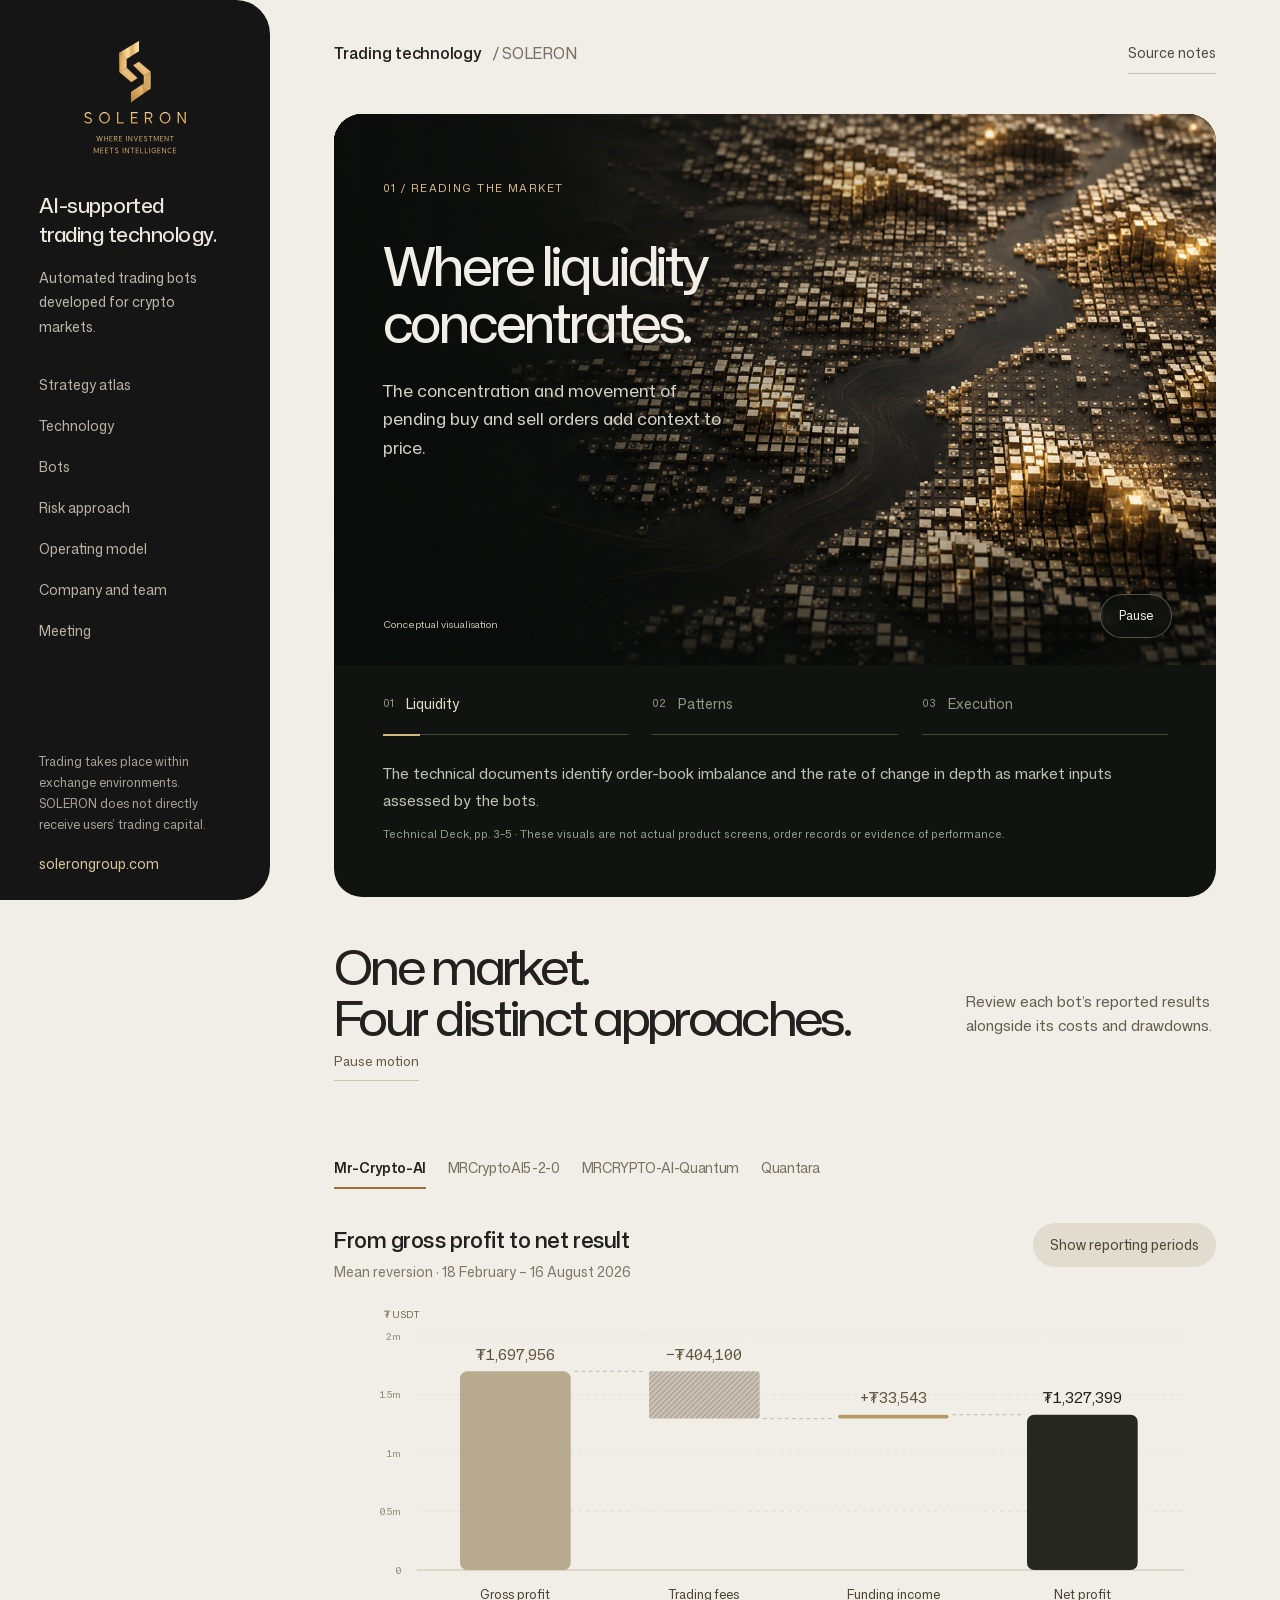
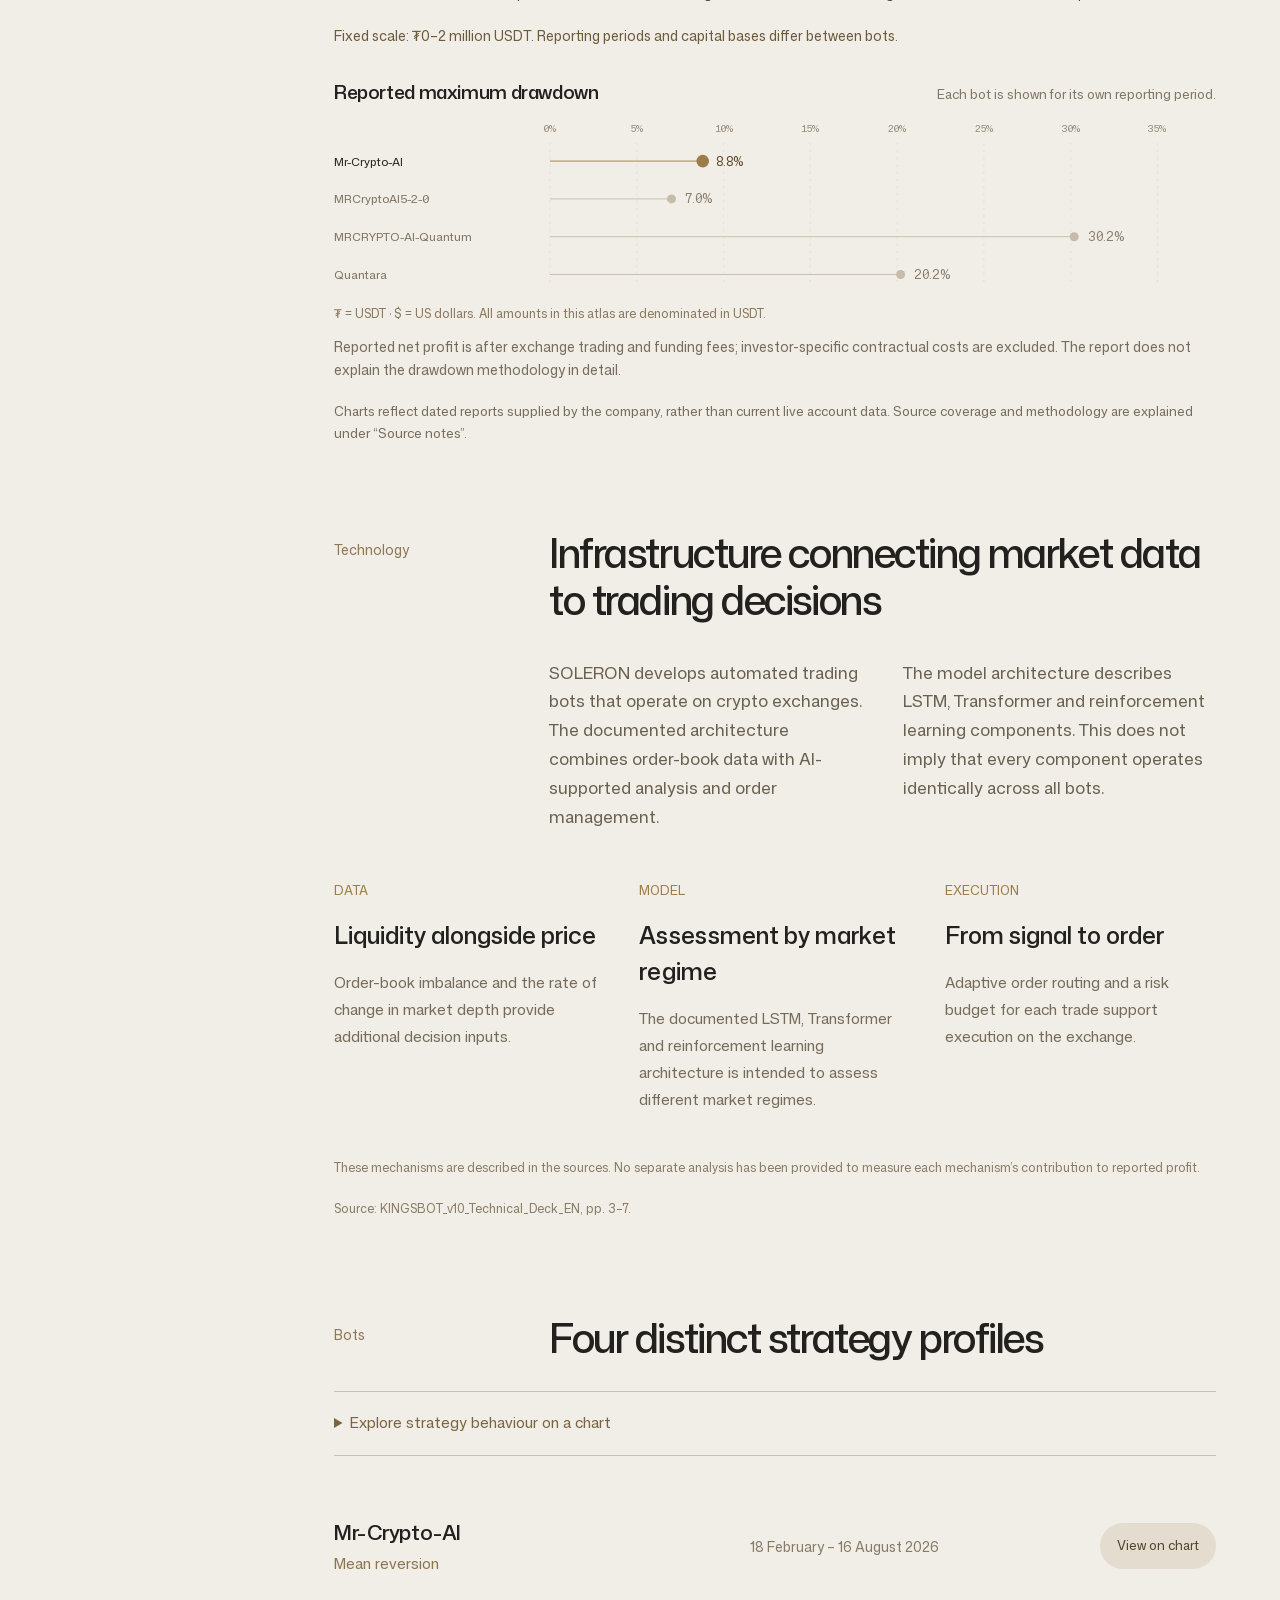
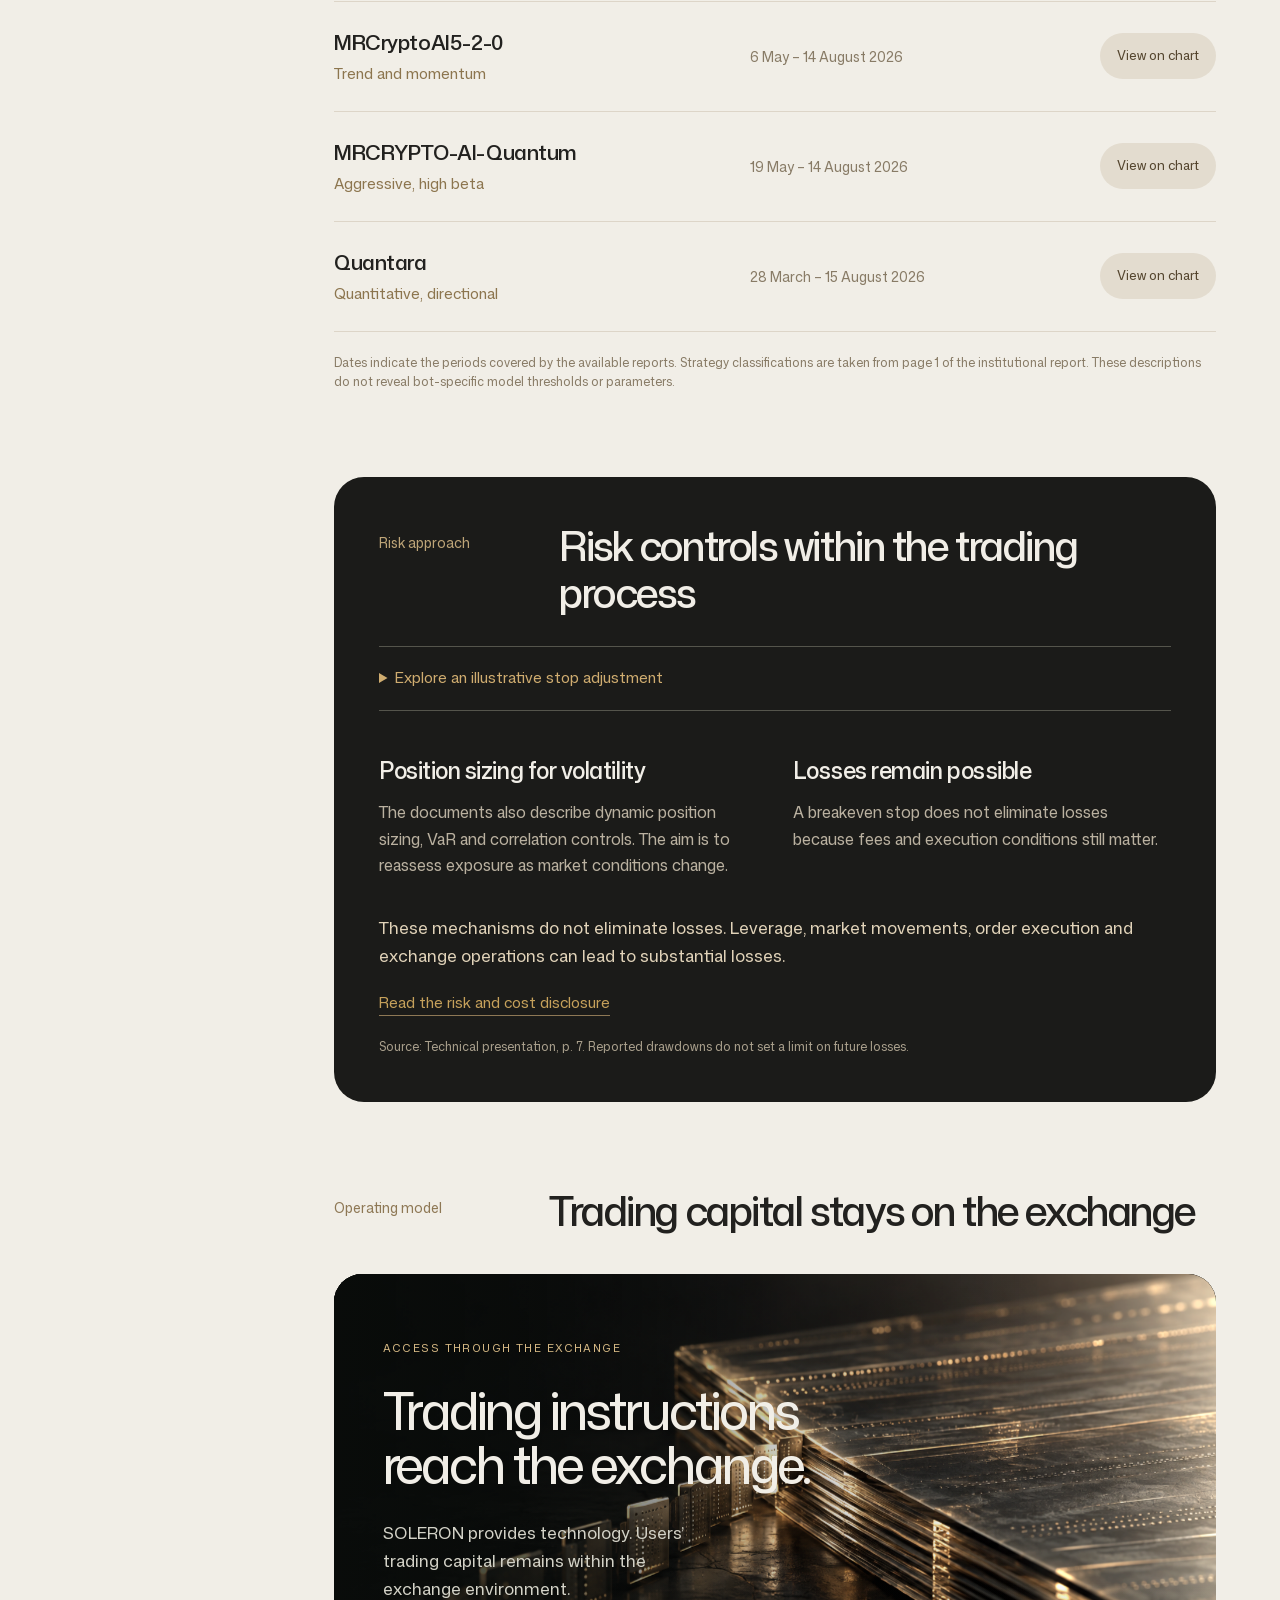
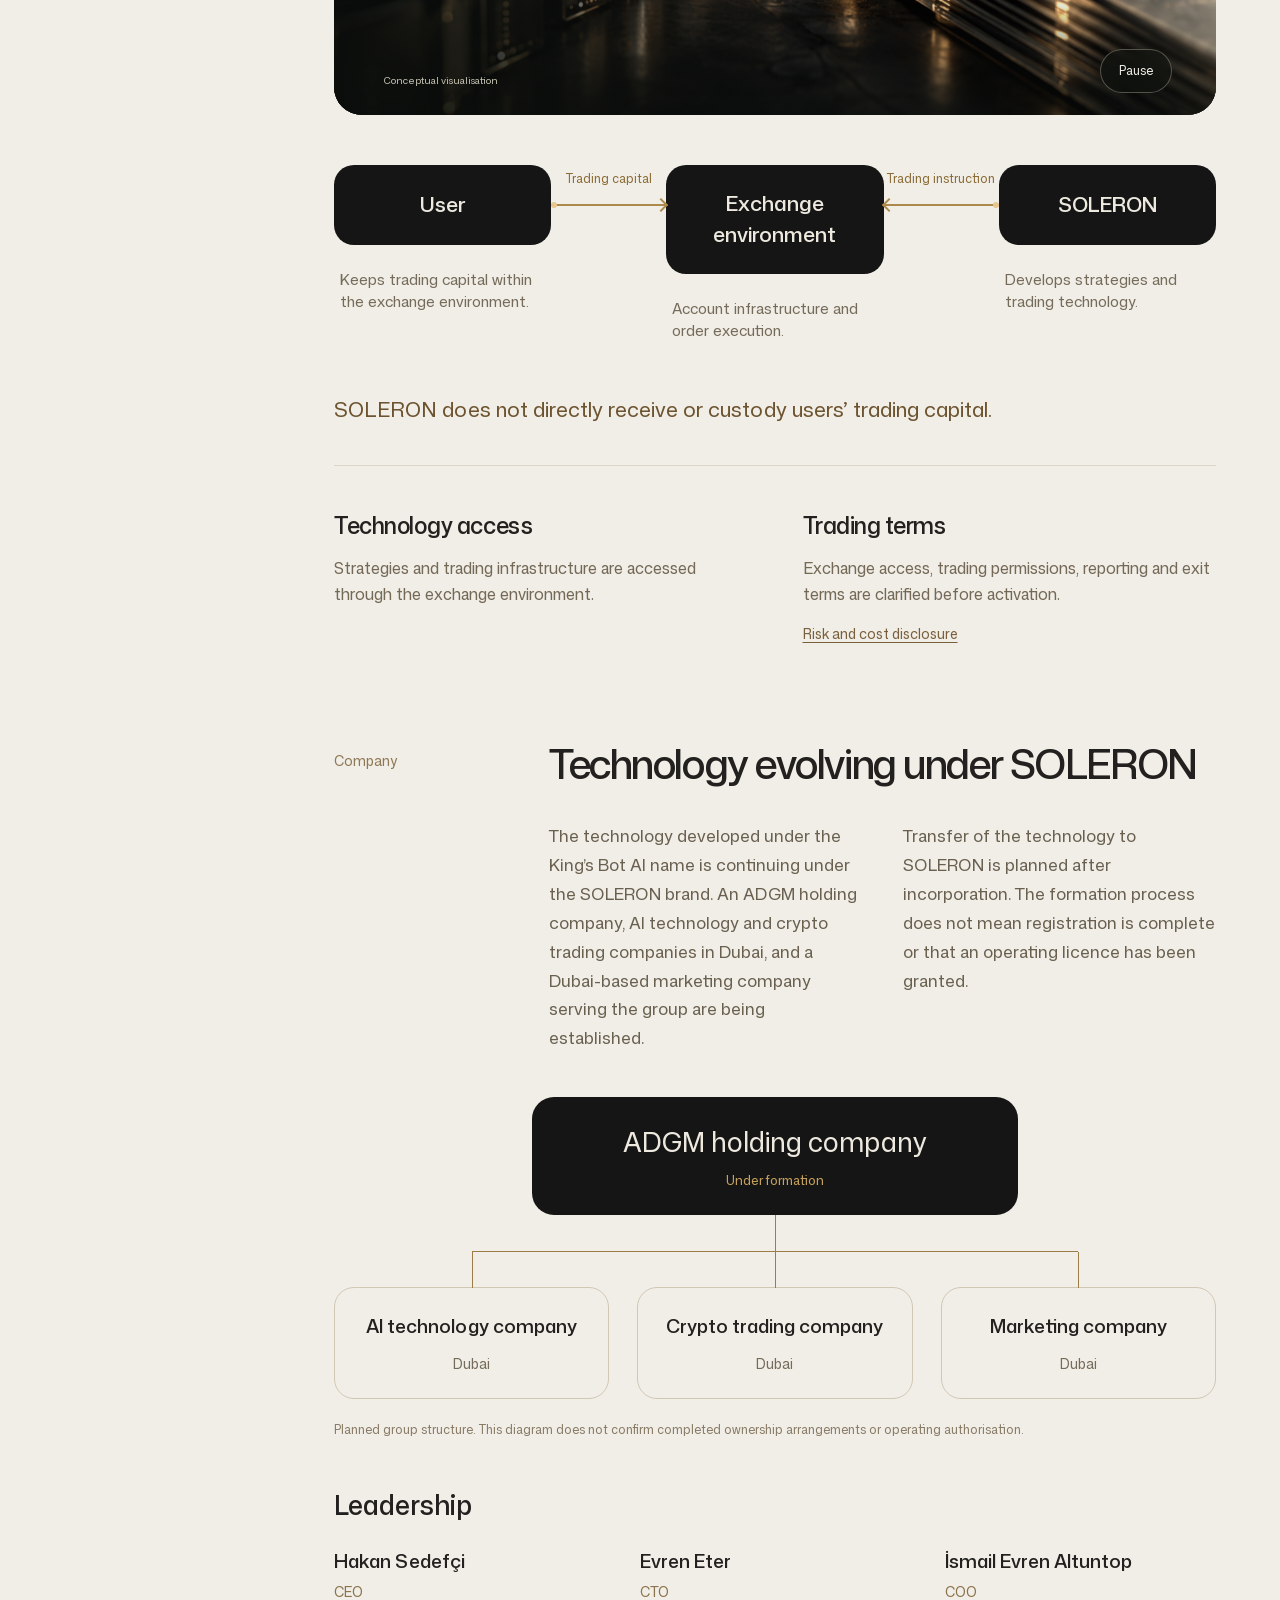
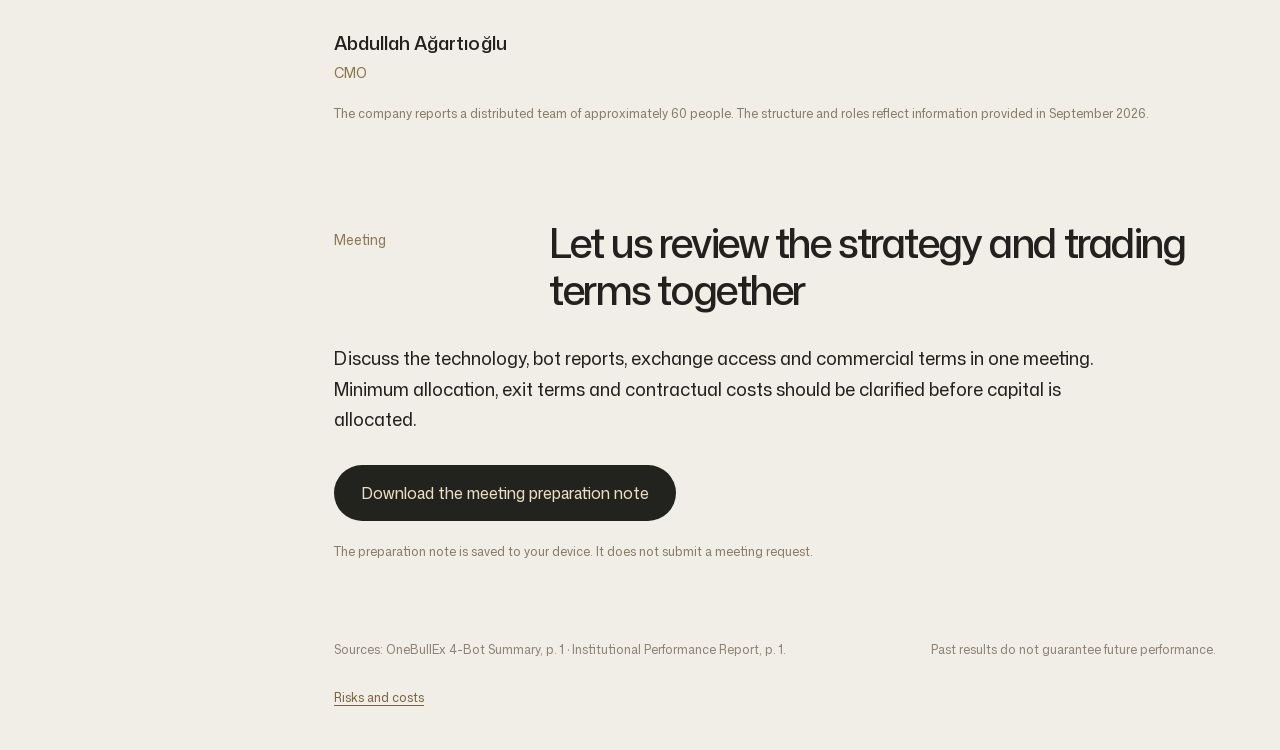
==== commit 3a11f97a: "fix: update leadership and marketing company location" ====
--- a/index.html
+++ b/index.html
@@ -31,7 +31,7 @@
 <section class="content-section" id="strategies"><div class="section-title"><span>Bots</span><h2>Four distinct strategy profiles</h2></div><details class="technical-detail"><summary>Explore strategy behaviour on a chart</summary><div class="cinema"><div class="cinema-heading"><span>HOW THE MECHANISM WORKS</span><h3>Bots interpret market moves differently</h3><p>Mean reversion considers deviations from a reference level; momentum considers an ongoing directional move. Compare both approaches and an adverse scenario.</p></div><div data-scene="strategy"></div><p class="cinema-source">Source: Institutional Performance Report, p. 1. Illustrative visuals; these are not actual trade or return charts.</p></div></details><div class="strategy-list"><article><div><h3>Mr-Crypto-AI</h3><p>Mean reversion</p></div><span>18 February – 16 August 2026</span><button data-select-bot="0">View on chart</button></article><article><div><h3>MRCryptoAI5-2-0</h3><p>Trend and momentum</p></div><span>6 May – 14 August 2026</span><button data-select-bot="1">View on chart</button></article><article><div><h3>MRCRYPTO-AI-Quantum</h3><p>Aggressive, high beta</p></div><span>19 May – 14 August 2026</span><button data-select-bot="2">View on chart</button></article><article><div><h3>Quantara</h3><p>Quantitative, directional</p></div><span>28 March – 15 August 2026</span><button data-select-bot="3">View on chart</button></article></div><p class="source-note">Dates indicate the periods covered by the available reports. Strategy classifications are taken from page 1 of the institutional report. These descriptions do not reveal bot-specific model thresholds or parameters.</p></section>
 <section class="content-section dark-section" id="risk"><div class="section-title"><span>Risk approach</span><h2>Risk controls within the trading process</h2></div><details class="technical-detail"><summary>Explore an illustrative stop adjustment</summary><div class="cinema"><div class="cinema-heading"><span>HOW THE MECHANISM WORKS</span><h3>Decisions continue after a trade is opened</h3><p>This example shows a stop moving towards the entry level as a long position moves favourably.</p></div><div data-scene="risk"></div><p class="cinema-source">Source: Technical Deck, pp. 7 and 9. Illustrative visuals; these are not actual trade or return charts.</p></div></details><div class="risk-columns"><article><h3>Position sizing for volatility</h3><p>The documents also describe dynamic position sizing, VaR and correlation controls. The aim is to reassess exposure as market conditions change.</p></article><article><h3>Losses remain possible</h3><p>A breakeven stop does not eliminate losses because fees and execution conditions still matter.</p></article></div><p class="risk-warning">These mechanisms do not eliminate losses. Leverage, market movements, order execution and exchange operations can lead to substantial losses.</p><a class="text-link" href="risks-and-costs.html">Read the risk and cost disclosure</a><p class="source-note">Source: Technical presentation, p. 7. Reported drawdowns do not set a limit on future losses.</p></section>
 <section class="content-section" id="model"><div class="section-title"><span>Operating model</span><h2>Trading capital stays on the exchange</h2></div><div class="execution-film" data-director="assets/visual-v12" data-scenes="web-instruction"></div><div class="capital-flow"><article><h3>User</h3><p>Keeps trading capital within the exchange environment.</p></article><div class="capital-route"><span>Trading capital</span><div class="route" aria-hidden="true"><i></i></div></div><article><h3>Exchange environment</h3><p>Account infrastructure and order execution.</p></article><div class="capital-route"><span>Trading instruction</span><div class="route reverse" aria-hidden="true"><i></i></div></div><article><h3>SOLERON</h3><p>Develops strategies and trading technology.</p></article></div><p class="statement">SOLERON does not directly receive or custody users’ trading capital.</p><div class="commercial"><div><h3>Technology access</h3><p>Strategies and trading infrastructure are accessed through the exchange environment.</p></div><div><h3>Trading terms</h3><p>Exchange access, trading permissions, reporting and exit terms are clarified before activation.</p><a href="risks-and-costs.html">Risk and cost disclosure</a></div></div></section>
-<section class="content-section" id="company"><div class="section-title"><span>Company</span><h2>Technology evolving under SOLERON</h2></div><div class="intro-copy"><p>The technology developed under the King’s Bot AI name is continuing under the SOLERON brand. An ADGM holding company, AI technology and crypto trading companies in Dubai, and a marketing company serving the group are being established.</p><p>Transfer of the technology to SOLERON is planned after incorporation. The formation process does not mean registration is complete or that an operating licence has been granted.</p></div><div class="group-tree"><div class="holding">ADGM holding company<small>Under formation</small></div><div class="subsidiaries"><article><h3>AI technology company</h3><p>Dubai</p></article><article><h3>Crypto trading company</h3><p>Dubai</p></article><article><h3>Marketing company</h3><p>Location not specified</p></article></div><p class="source-note">Planned group structure. This diagram does not confirm completed ownership arrangements or operating authorisation.</p></div><h3 class="team-title">Leadership</h3><div class="team"><div><h4>Hakan Sedefçi</h4><p>CEO</p></div><div><h4>Evren Eter</h4><p>CTO</p></div><div><h4>Serkan Oltandiken</h4><p>CIO</p></div><div><h4>İsmail Evren Altuntop</h4><p>COO</p></div><div><h4>Abdullah Ağartıoğlu</h4><p>CMO</p></div></div><p class="source-note">The company reports a distributed team of approximately 60 people. The structure and roles reflect information provided in September 2026.</p></section>
+<section class="content-section" id="company"><div class="section-title"><span>Company</span><h2>Technology evolving under SOLERON</h2></div><div class="intro-copy"><p>The technology developed under the King’s Bot AI name is continuing under the SOLERON brand. An ADGM holding company, AI technology and crypto trading companies in Dubai, and a Dubai-based marketing company serving the group are being established.</p><p>Transfer of the technology to SOLERON is planned after incorporation. The formation process does not mean registration is complete or that an operating licence has been granted.</p></div><div class="group-tree"><div class="holding">ADGM holding company<small>Under formation</small></div><div class="subsidiaries"><article><h3>AI technology company</h3><p>Dubai</p></article><article><h3>Crypto trading company</h3><p>Dubai</p></article><article><h3>Marketing company</h3><p>Dubai</p></article></div><p class="source-note">Planned group structure. This diagram does not confirm completed ownership arrangements or operating authorisation.</p></div><h3 class="team-title">Leadership</h3><div class="team"><div><h4>Hakan Sedefçi</h4><p>CEO</p></div><div><h4>Evren Eter</h4><p>CTO</p></div><div><h4>İsmail Evren Altuntop</h4><p>COO</p></div><div><h4>Abdullah Ağartıoğlu</h4><p>CMO</p></div></div><p class="source-note">The company reports a distributed team of approximately 60 people. The structure and roles reflect information provided in September 2026.</p></section>
 <section class="content-section" id="meeting"><div class="section-title"><span>Meeting</span><h2>Let us review the strategy and trading terms together</h2></div><p class="contact-copy">Discuss the technology, bot reports, exchange access and commercial terms in one meeting. Minimum allocation, exit terms and contractual costs should be clarified before capital is allocated.</p><div id="contact-action"><a class="contact-button" href="meeting-preparation.txt" download>Download the meeting preparation note</a><p class="source-note">The preparation note is saved to your device. It does not submit a meeting request.</p></div></section>
 <footer class="foot"><span>Sources: OneBullEx 4-Bot Summary, p. 1 · Institutional Performance Report, p. 1.</span><span>Past results do not guarantee future performance.</span><a href="risks-and-costs.html">Risks and costs</a></footer></main></div><dialog id="sources"><button id="closeSources">Close</button><h2>What does this atlas show?</h2><p>Bot names, strategy classifications and reporting periods come from the available company documents. The waterfall chart separates gross profit, trading fees, funding and reported net profit. The drawdown chart shows each bot’s maximum drawdown during its own reporting period. Periods and capital bases differ; these charts are not a like-for-like performance ranking.</p><ul><li><b>OneBullEx_4Bot_Summary.pdf, pp. 1–2</b><br>Periods, profit components and methodology. Report date: 16 August 2026.</li><li><b>KingsBot_v10_Institutional_Performance_Report.pdf, p. 1</b><br>Strategy classifications and reported maximum drawdowns.</li><li><b>KINGSBOT_v10_Technical_Deck_EN.pdf, pp. 3–7 and 12</b><br>Technical architecture, risk approach and trading permissions.</li></ul><p>The institutional report describes the results as “audited”, a designation accepted by the company. The supplied documents do not identify the auditor or specify the scope of the audit.</p><p class="small">The data here reproduces company reports and does not constitute independent verification of raw trade records. For Quantara, the component total differs from reported net profit by ₮1 USDT.</p></dialog><div class="tip" id="tip" role="status" hidden></div><script>
 const bots=[
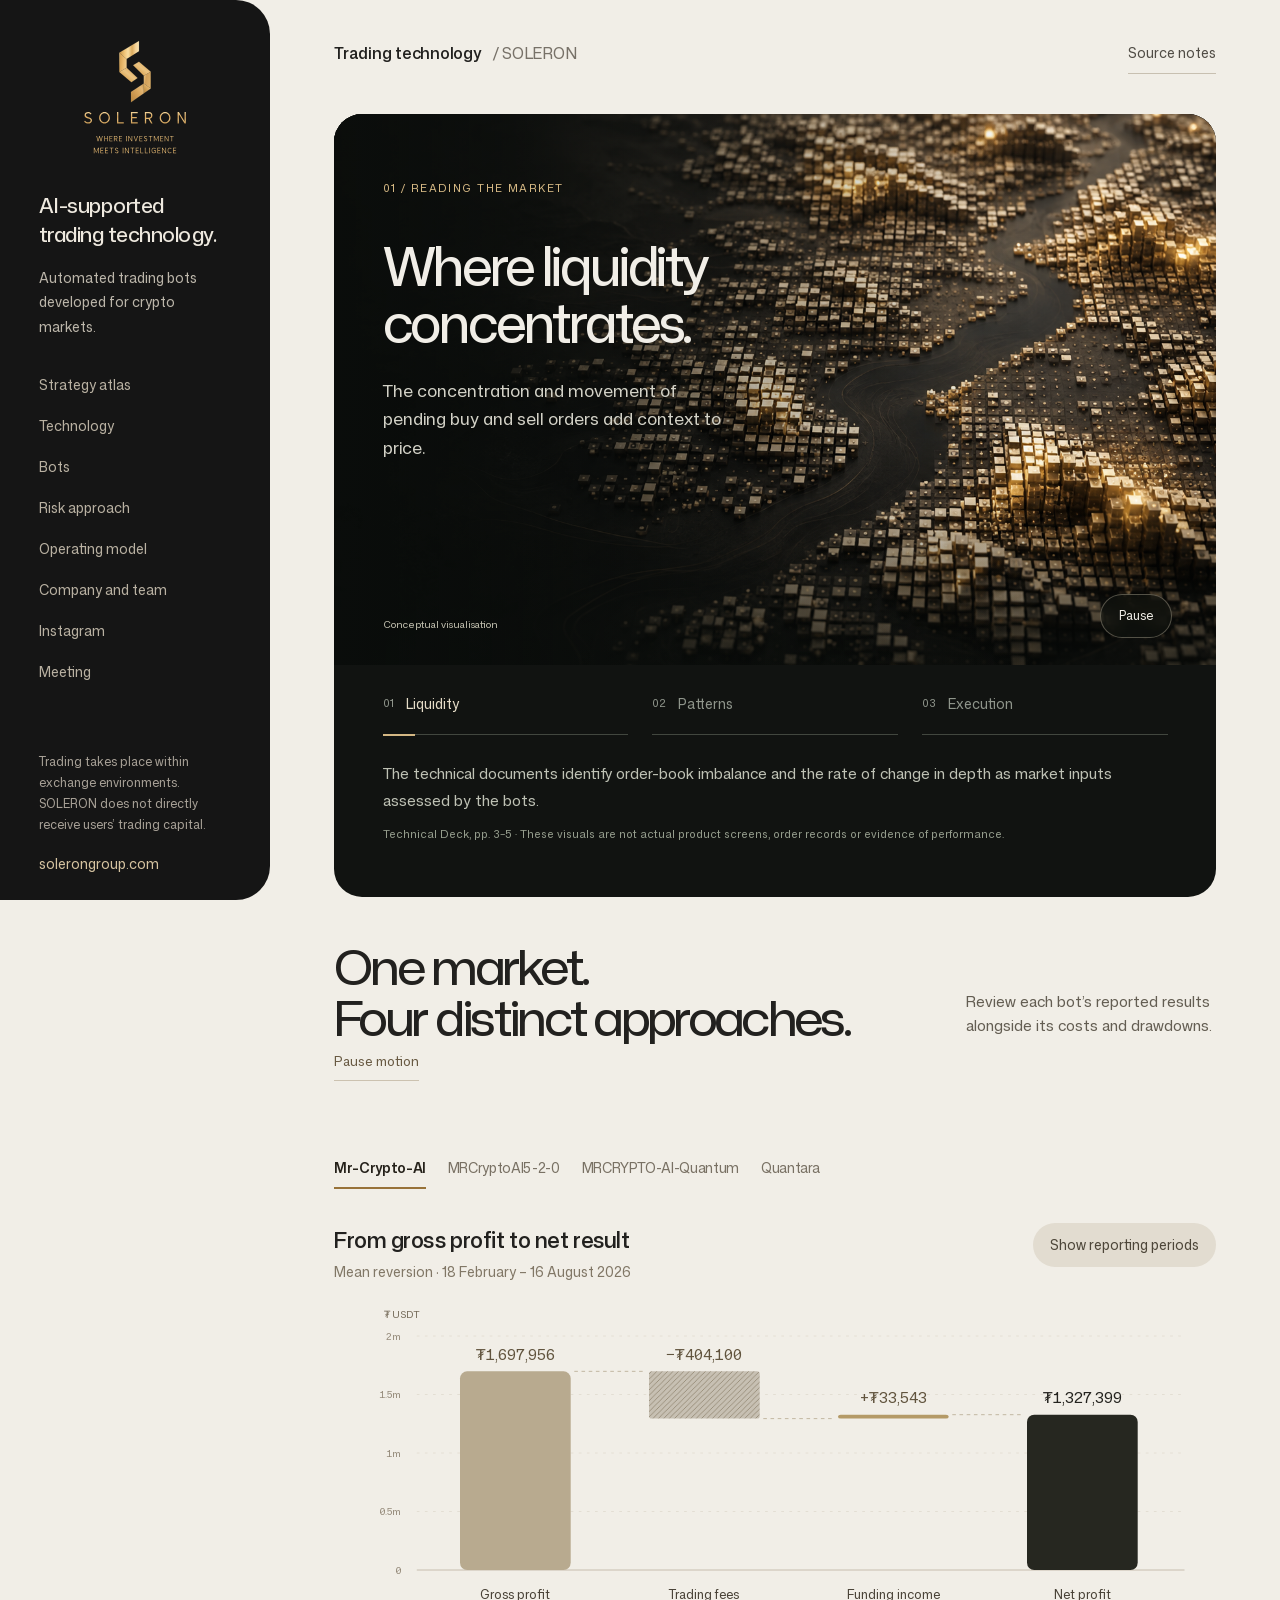
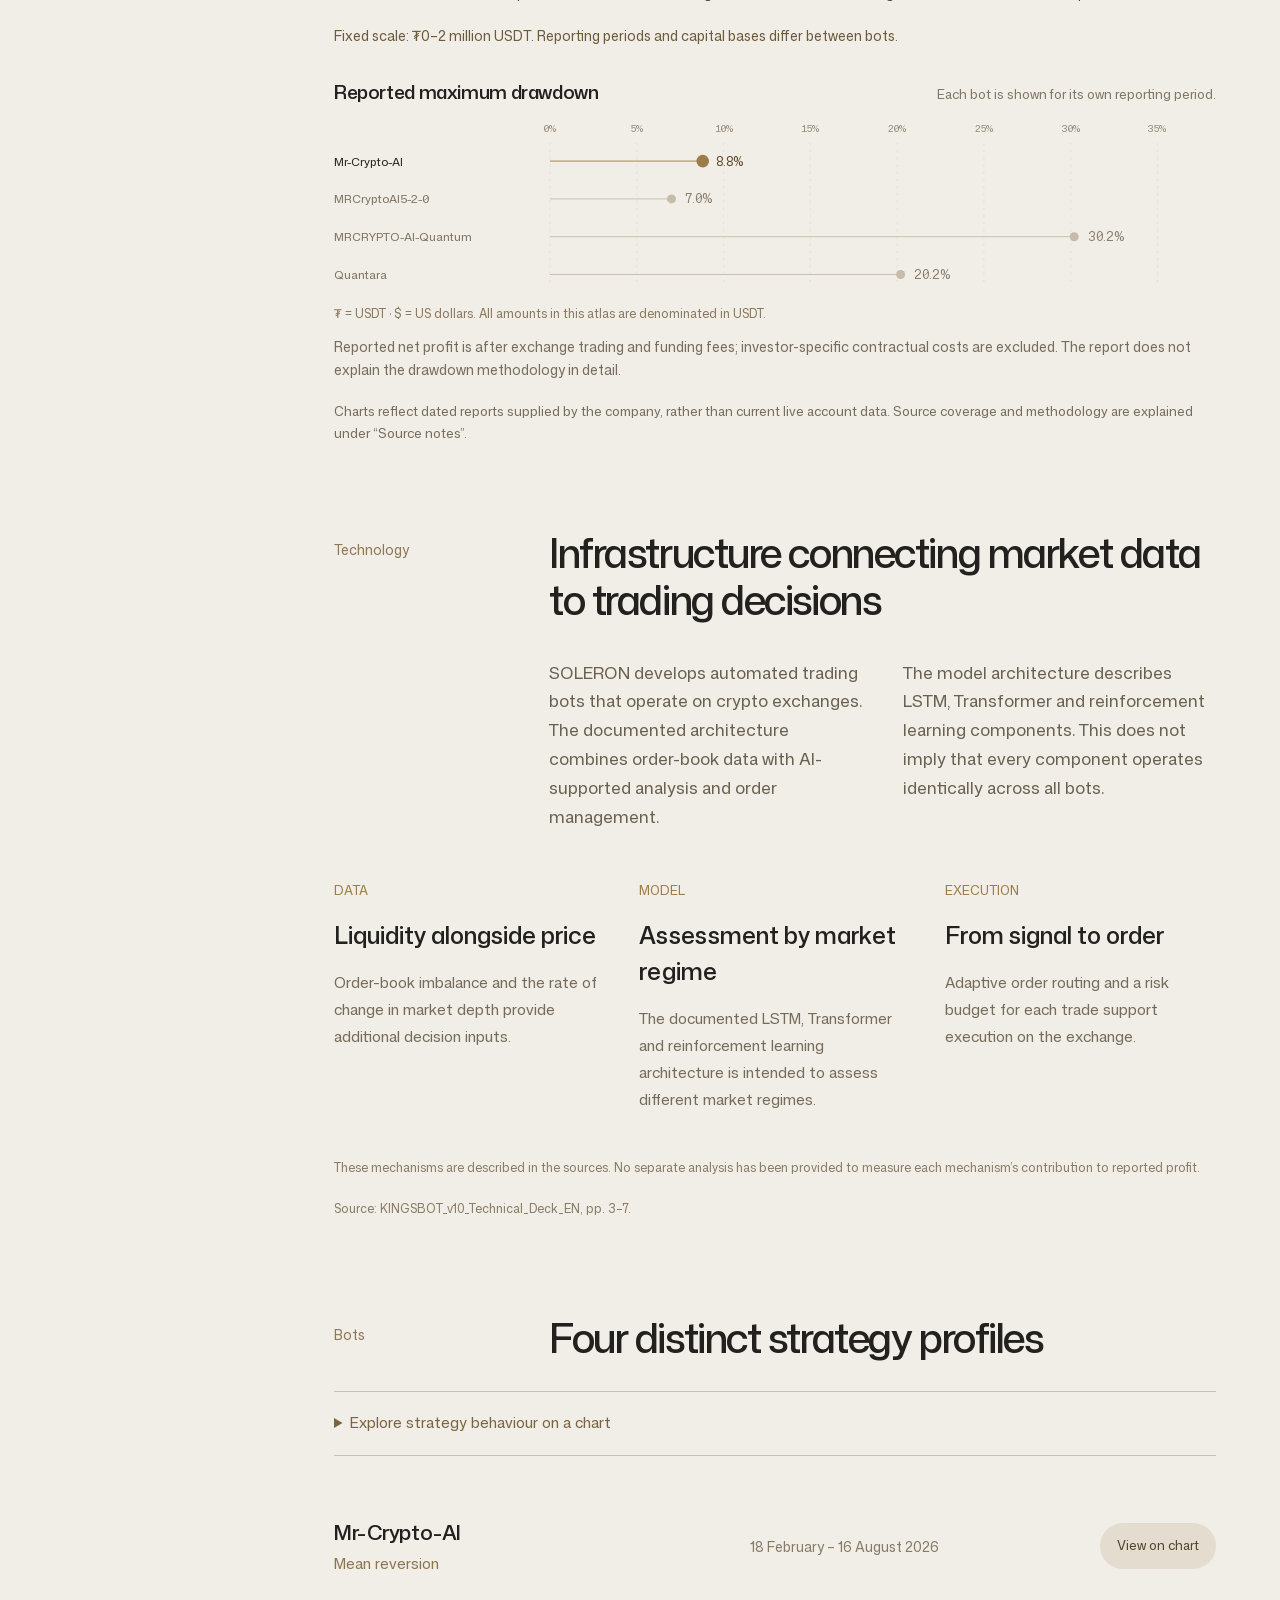
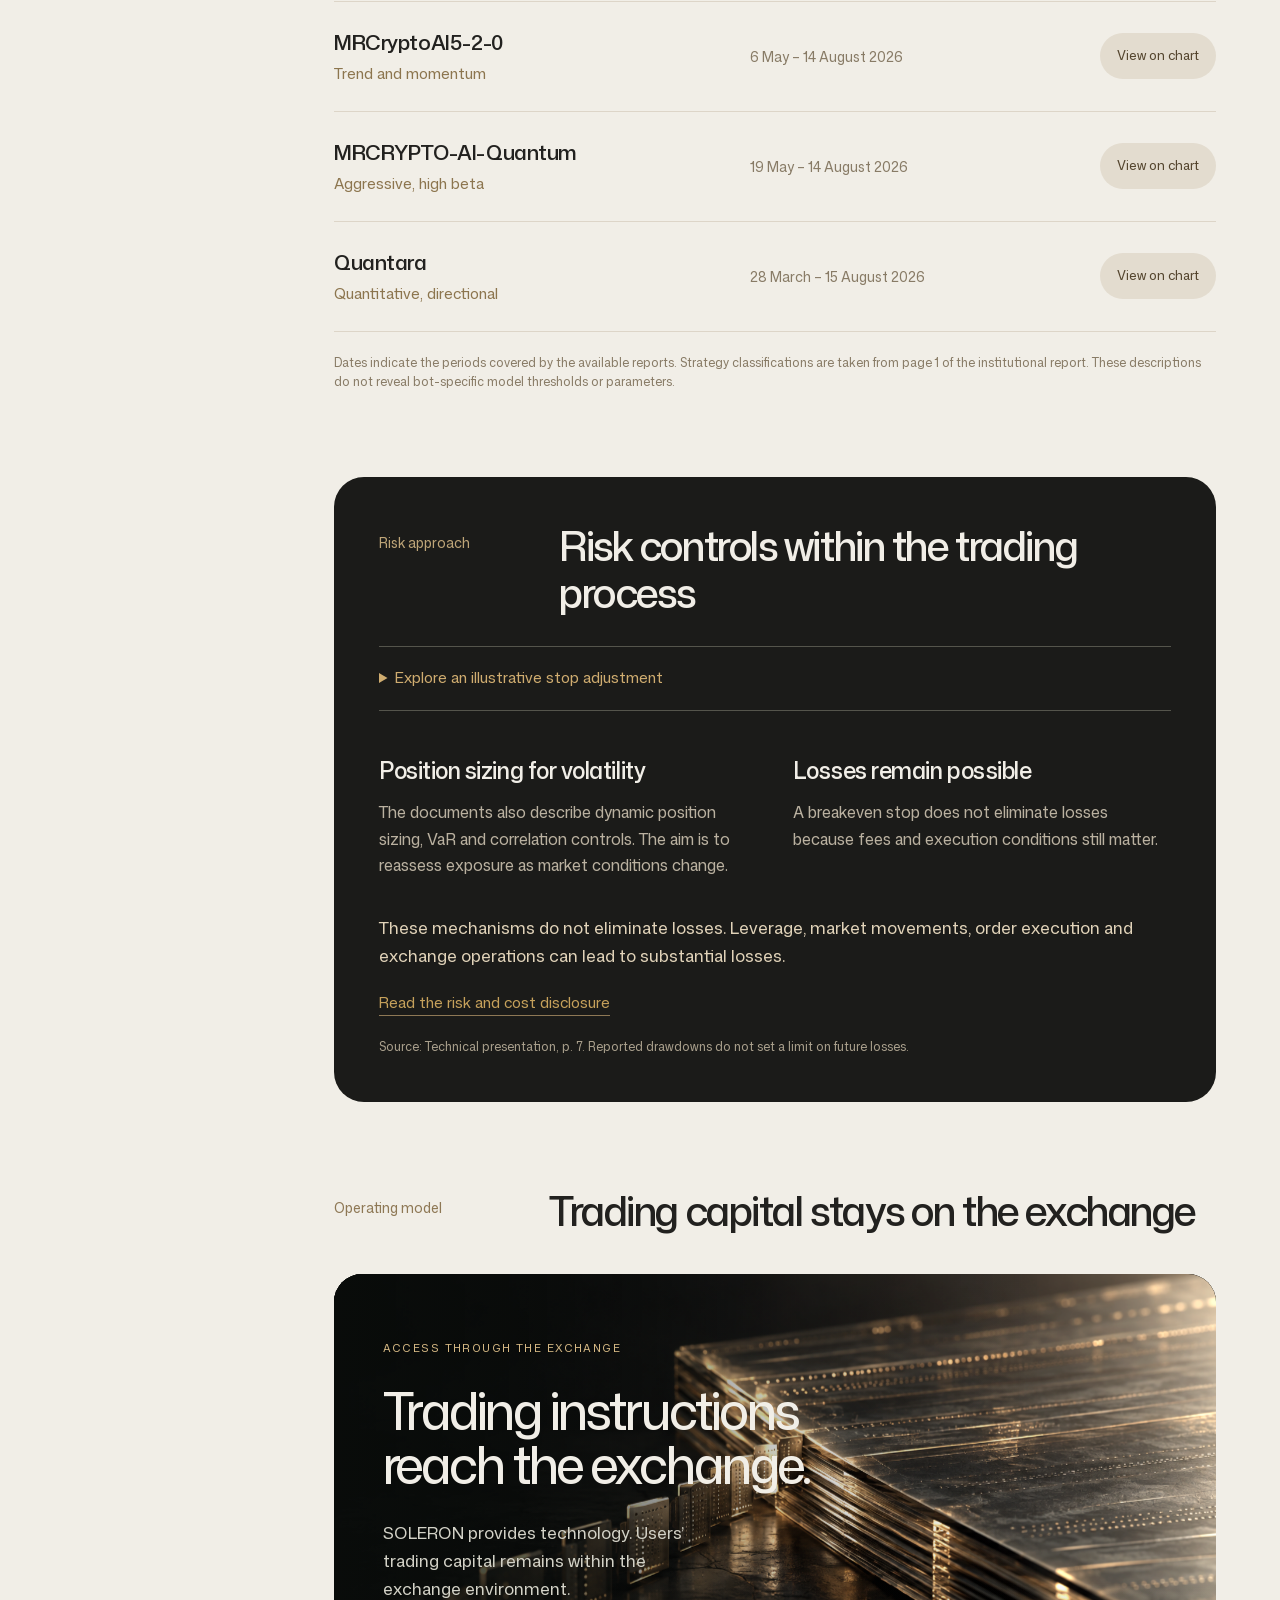
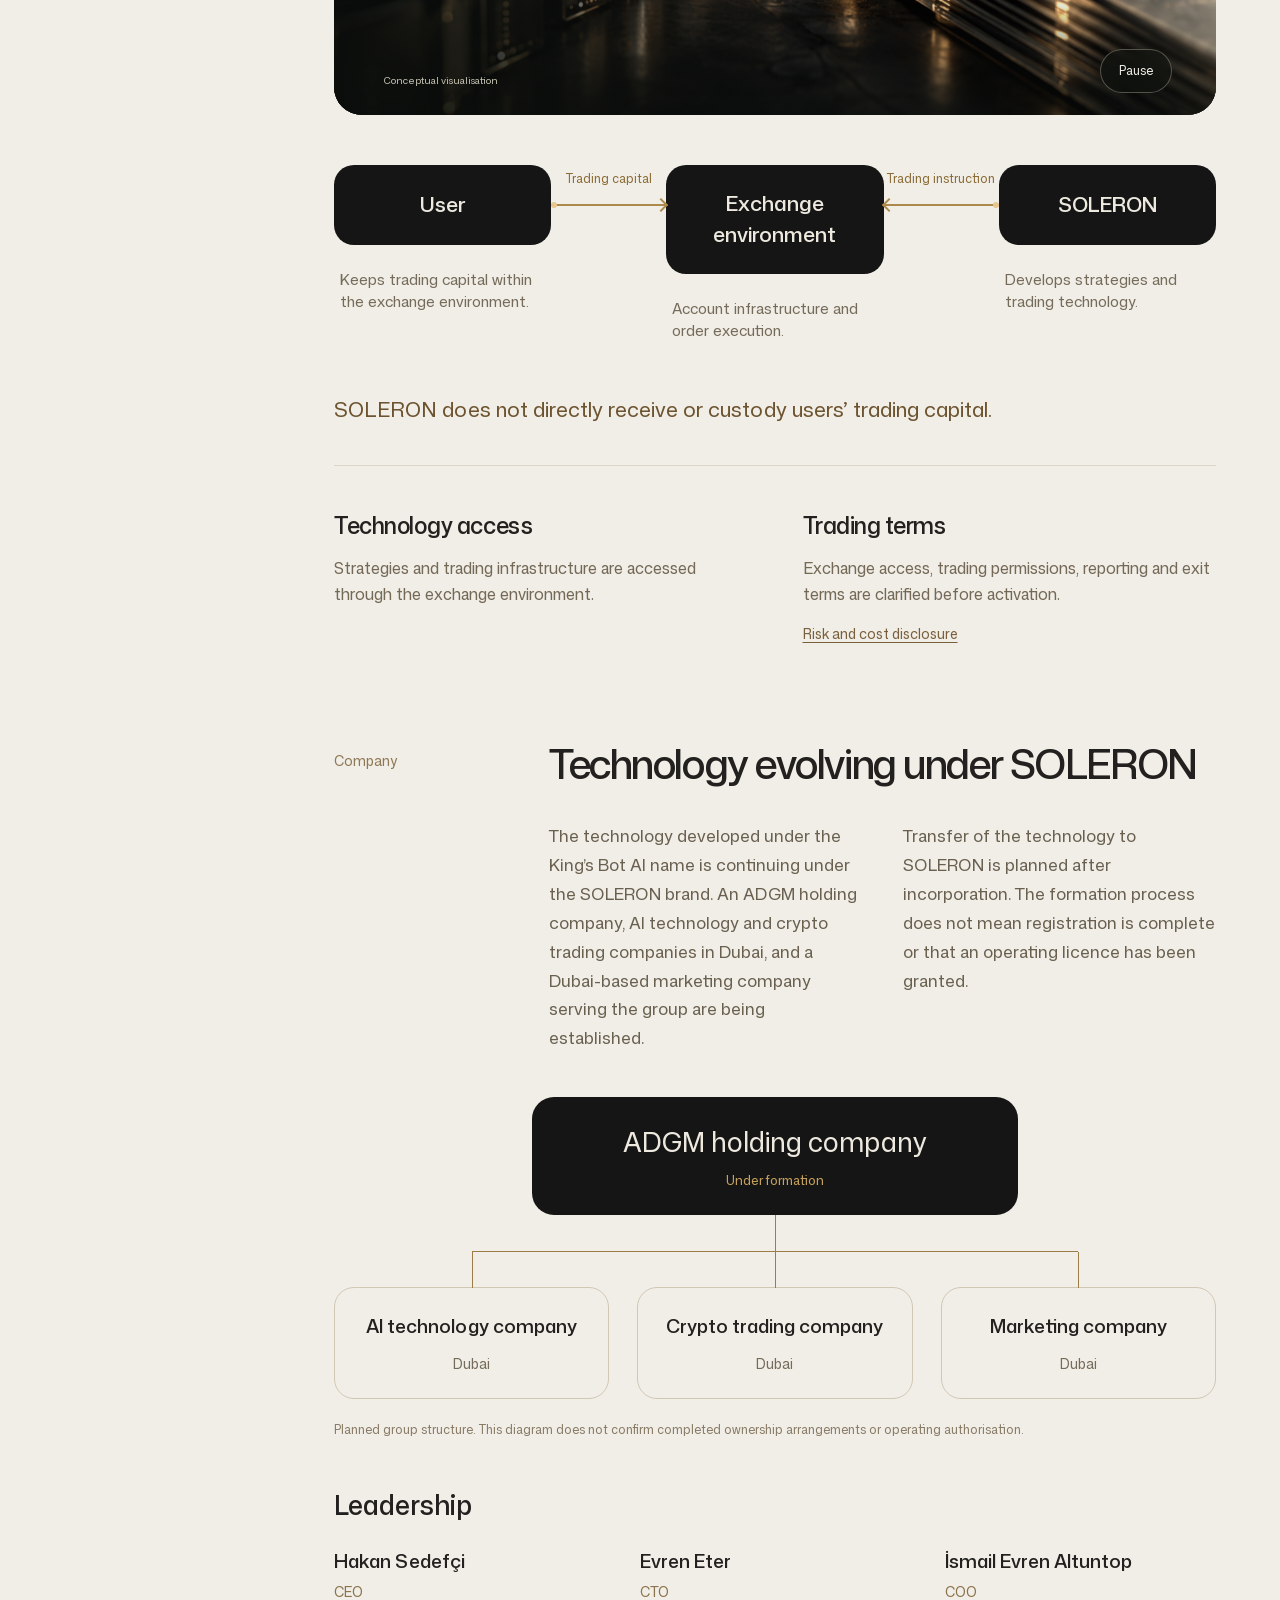
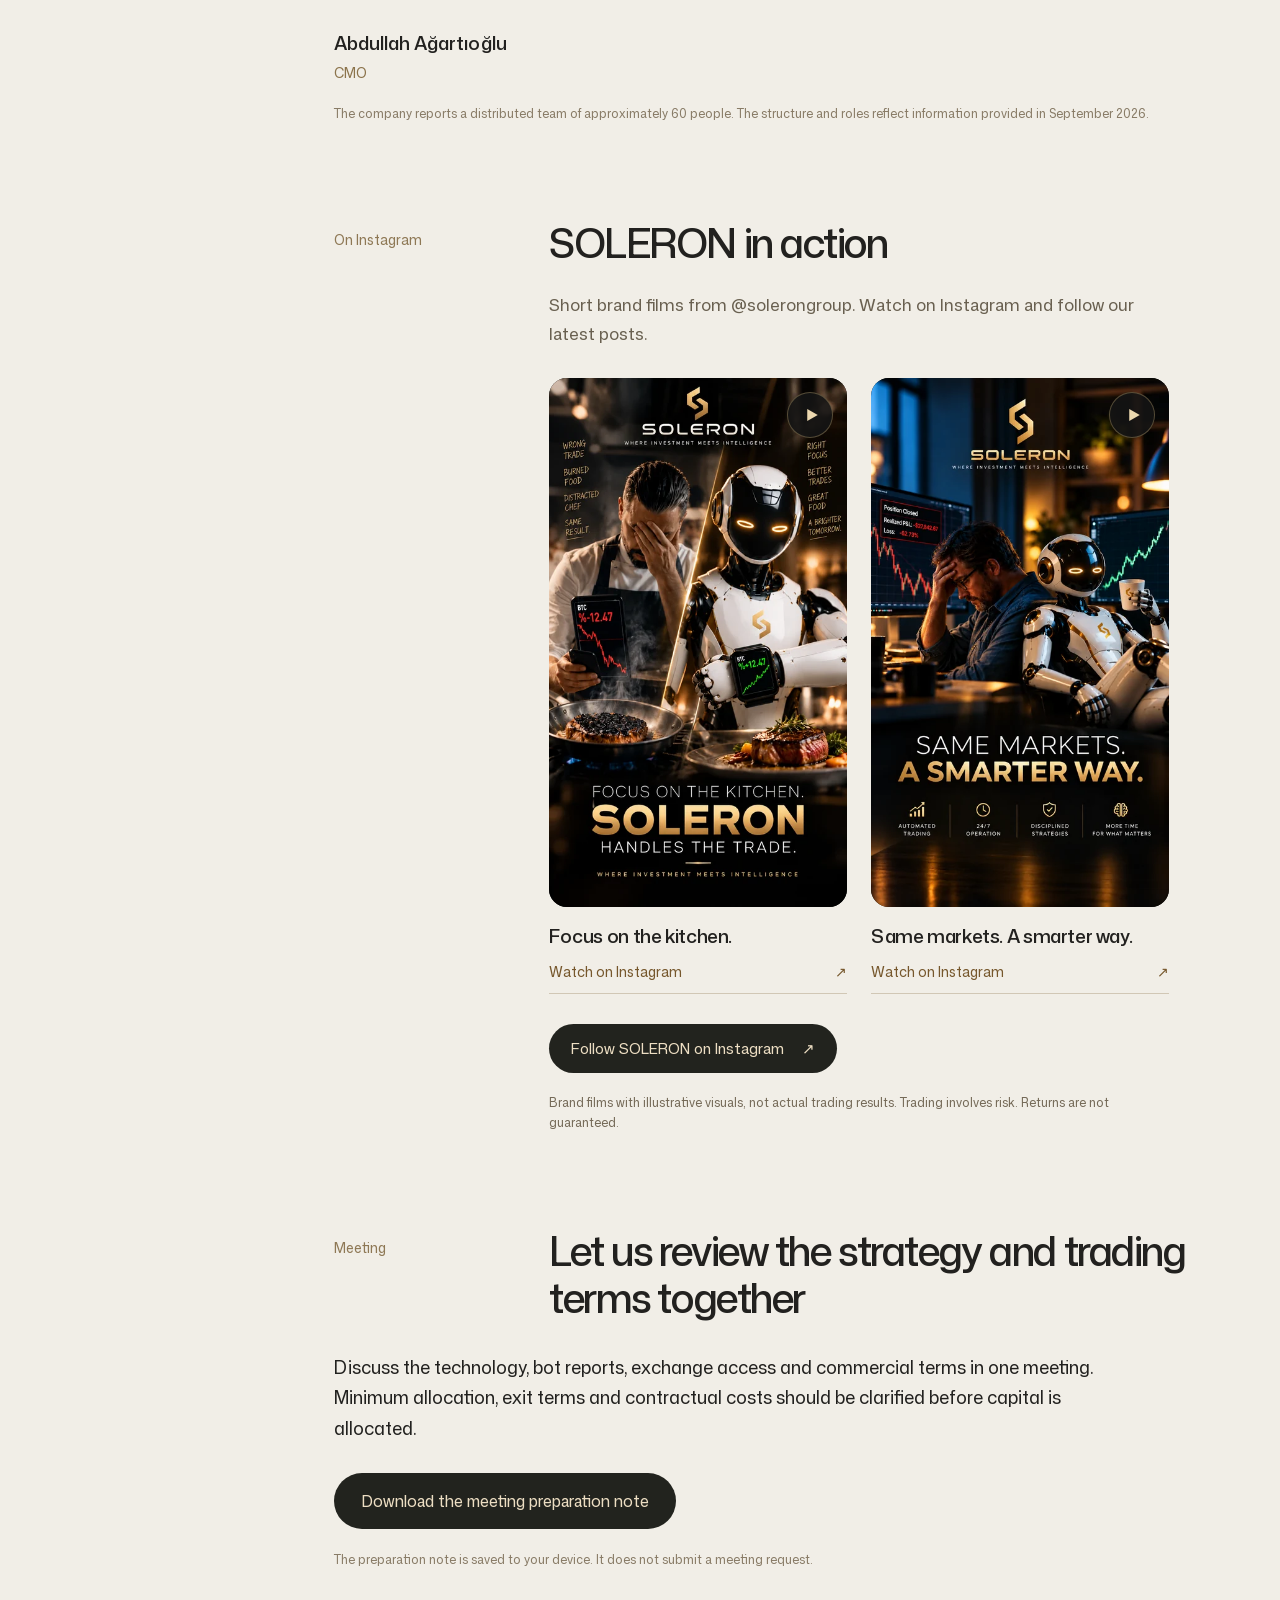
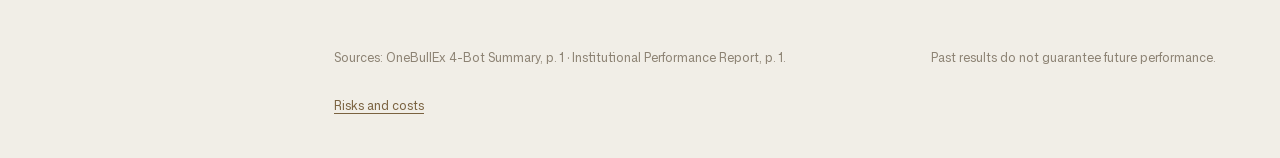
==== commit 50656e40: "[verified] feat: add lightweight Instagram Reel previews" ====
--- a/index.html
+++ b/index.html
@@ -26,12 +26,27 @@
 .cinema{margin:42px 0;background:#151715;color:#f1eee7;border-radius:28px;padding:30px}.cinema-heading>span{font-size:11px;letter-spacing:.09em;color:#d0ad70}.cinema-heading h3{font-size:clamp(27px,3vw,38px);font-weight:450;line-height:1.2;margin:15px 0}.cinema-heading p{max-width:730px;color:#bfc1b5;font-size:16px;line-height:1.7}.scene-graphic{margin:24px 0 0}.scene-graphic svg{display:block;width:100%;height:auto;overflow:hidden}.scene-description{border-top:1px solid #343a33;margin-top:18px;padding-top:24px;min-height:114px;max-width:820px}.scene-description strong{display:block;font-size:22px;font-weight:450;color:#d0ad70}.scene-description p{font-size:15px;color:#bfc1b5;line-height:1.7;margin-top:10px}.scene-controls{display:flex;justify-content:space-between;align-items:center;gap:20px;padding:20px 0}.scene-controls button,.scene-variants button{border:1px solid #575b50;background:transparent;color:#d7d8cb;border-radius:22px;padding:9px 16px;font-size:13px}.scene-controls button[aria-pressed=true],.scene-variants button[aria-pressed=true]{background:#d0ad70;color:#151715;border-color:#d0ad70}.scene-steps{display:flex;gap:8px}.scene-variants{display:flex;gap:10px;flex-wrap:wrap;margin-top:30px}.cinema-source{font-size:12px;line-height:1.7;color:#a0a798;border-top:1px solid #343a33;padding-top:15px}.global-motion{border:0;border-bottom:1px solid #ccc2b0;padding:8px 0;color:#685942;background:transparent;font-size:13px;margin-bottom:25px}.mechanism-notes{display:grid;grid-template-columns:repeat(3,1fr);gap:34px;margin:45px 0}.mechanism-notes span{color:#9c7d48;font-size:13px}.mechanism-notes h3{font-size:24px;font-weight:500;margin:16px 0}.mechanism-notes p{color:#756b5a;font-size:15px;line-height:1.8}.dark-section .cinema{padding:0;border-radius:0;background:transparent}.dark-section .cinema-heading{display:none}.dark-section .risk-columns{display:grid;grid-template-columns:1fr 1fr;gap:35px}.dark-section .risk-columns article{margin:0}@media(max-width:760px){.cinema{padding:22px;margin:30px 0}.cinema-heading h3{font-size:29px}.cinema-heading p{font-size:15px}.scene-description strong{font-size:21px}.scene-description{min-height:160px}.scene-controls{gap:8px;flex-wrap:wrap}.scene-controls button{font-size:12px;padding:9px 12px}.scene-variants button{font-size:12px}.mechanism-notes,.dark-section .risk-columns{grid-template-columns:1fr;gap:25px}.scene-graphic{margin-left:-10px;margin-right:-10px}}
 
 .feature-film{margin:0 0 65px}.feature-film .film-stage{aspect-ratio:16/10}.technical-detail{margin:30px 0;border-top:1px solid #c9c2b6;border-bottom:1px solid #c9c2b6;padding:20px 0}.technical-detail summary{cursor:pointer;font-size:15px;color:#796441;list-style-position:inside}.technical-detail[open] summary{margin-bottom:22px}.technical-detail .cinema{margin:0}.dark-section .technical-detail{border-color:#55554c}.dark-section .technical-detail summary{color:#d0ad70}.execution-film .film-navigation,.execution-film .film-context{display:none}.execution-film .film-stage{aspect-ratio:16/8}.execution-film .film-copy{top:15%}.execution-film .film-copy h3{font-size:clamp(36px,4vw,62px)}.execution-film .film-copy>span{margin-bottom:28px}.execution-film .film-copy p{font-size:17px;max-width:340px}.feature-film+.intro{padding-top:5px}.feature-film+.intro h1{font-size:48px}.feature-film+.intro p{font-size:15px}.film-navigation button{min-height:44px}.film-pause{min-height:44px}@media(max-width:760px){.feature-film{margin-top:0}.feature-film .film-stage,.execution-film .film-stage{aspect-ratio:3/4}.feature-film .film-copy{bottom:18%}.feature-film+.intro h1{font-size:39px}.execution-film .film-copy{top:auto;bottom:18%}.execution-film .film-copy h3{font-size:39px}.execution-film .film-copy p{font-size:14px}.execution-film .film-copy>span{margin-bottom:19px}}
-@media(min-width:761px) and (max-width:1150px){.chartwrap,.periodview,.riskchart{overflow-x:auto;padding-bottom:12px}.chartwrap svg,.periodview svg,.riskchart svg{min-width:980px}.chartwrap:after{content:'Scroll sideways to see the rest of the chart.';display:block;font-size:12px;color:#817766;margin-top:10px}.chartbar{flex-wrap:wrap}.switch{flex-shrink:0}}@media(min-width:761px) and (max-width:1150px){.feature-film .film-stage,.execution-film .film-stage{aspect-ratio:4/5}.feature-film .film-copy,.execution-film .film-copy{top:auto;bottom:18%;width:85%;left:7%}.feature-film .film-copy h3,.execution-film .film-copy h3{font-size:clamp(34px,4.2vw,44px);max-width:480px}.feature-film .film-copy>span,.execution-film .film-copy>span{margin-bottom:22px}.feature-film .film-copy p,.execution-film .film-copy p{font-size:16px;max-width:380px}.feature-film .film-shade,.execution-film .film-shade{background:linear-gradient(0deg,#0a0d0bf5 0%,#0a0d0baa 45%,transparent 88%)}}</style><link rel="stylesheet" href="assets/visual-v12/director.css"></head><body><a class="skip" href="#main">Skip to content</a><div class="shell"><aside class="brand"><img class="logo" src="assets/logo.svg" alt="SOLERON"><h2>AI-supported<br>trading technology.</h2><p class="description">Automated trading bots developed for crypto markets.</p><button class="menu-toggle" aria-expanded="false" aria-controls="site-nav">Menu</button><nav id="site-nav" aria-label="Main navigation"><a href="#atlas">Strategy atlas</a><a href="#technology">Technology</a><a href="#strategies">Bots</a><a href="#risk">Risk approach</a><a href="#model">Operating model</a><a href="#company">Company and team</a><a href="#meeting">Meeting</a></nav><div class="bottom">Trading takes place within exchange environments. SOLERON does not directly receive users’ trading capital.<span class="domain">solerongroup.com</span></div></aside><main class="main" id="main"><div id="atlas" class="anchor"></div><header class="top"><div class="mark"><b>Trading technology</b><span>/ SOLERON</span></div><button class="sourcebutton" id="openSources">Source notes</button></header><div class="feature-film" data-director="assets/visual-v12" data-scenes="web-liquidity,web-patterns,web-routing"></div><section class="intro"><h1>One market.<br>Four distinct approaches.</h1><p>Review each bot’s reported results alongside its costs and drawdowns.</p></section><button class="global-motion" id="motionToggle" aria-pressed="false">Pause motion</button><section class="charts"><div class="botnav" aria-label="Bot selection" id="botnav"></div><div class="chartbar"><div><h2>From gross profit to net result</h2><p id="periodText"></p></div><button class="switch" id="viewToggle" aria-pressed="false">Show reporting periods</button></div><div class="chartwrap" id="waterfall"></div><div id="mobileValues" class="mobileValues"></div><div class="periodview" id="periodview" hidden></div><div class="reconcile" id="reconcile"></div><div class="riskhead"><h2>Reported maximum drawdown</h2><p>Each bot is shown for its own reporting period.</p></div><div id="riskChart" class="riskchart"></div><div id="mobileRisk" class="mobileRisk"></div><p class="currency-key">₮ = USDT · $ = US dollars. All amounts in this atlas are denominated in USDT.</p><p class="method">Reported net profit is after exchange trading and funding fees; investor-specific contractual costs are excluded. The report does not explain the drawdown methodology in detail.</p></section><p class="evidence">Charts reflect dated reports supplied by the company, rather than current live account data. Source coverage and methodology are explained under “Source notes”.</p>
+@media(min-width:761px) and (max-width:1150px){.chartwrap,.periodview,.riskchart{overflow-x:auto;padding-bottom:12px}.chartwrap svg,.periodview svg,.riskchart svg{min-width:980px}.chartwrap:after{content:'Scroll sideways to see the rest of the chart.';display:block;font-size:12px;color:#817766;margin-top:10px}.chartbar{flex-wrap:wrap}.switch{flex-shrink:0}}@media(min-width:761px) and (max-width:1150px){.feature-film .film-stage,.execution-film .film-stage{aspect-ratio:4/5}.feature-film .film-copy,.execution-film .film-copy{top:auto;bottom:18%;width:85%;left:7%}.feature-film .film-copy h3,.execution-film .film-copy h3{font-size:clamp(34px,4.2vw,44px);max-width:480px}.feature-film .film-copy>span,.execution-film .film-copy>span{margin-bottom:22px}.feature-film .film-copy p,.execution-film .film-copy p{font-size:16px;max-width:380px}.feature-film .film-shade,.execution-film .film-shade{background:linear-gradient(0deg,#0a0d0bf5 0%,#0a0d0baa 45%,transparent 88%)}}</style><link rel="stylesheet" href="assets/visual-v12/director.css"><link rel="stylesheet" href="assets/instagram/reels.css"></head><body><a class="skip" href="#main">Skip to content</a><div class="shell"><aside class="brand"><img class="logo" src="assets/logo.svg" alt="SOLERON"><h2>AI-supported<br>trading technology.</h2><p class="description">Automated trading bots developed for crypto markets.</p><button class="menu-toggle" aria-expanded="false" aria-controls="site-nav">Menu</button><nav id="site-nav" aria-label="Main navigation"><a href="#atlas">Strategy atlas</a><a href="#technology">Technology</a><a href="#strategies">Bots</a><a href="#risk">Risk approach</a><a href="#model">Operating model</a><a href="#company">Company and team</a><a href="#instagram">Instagram</a><a href="#meeting">Meeting</a></nav><div class="bottom">Trading takes place within exchange environments. SOLERON does not directly receive users’ trading capital.<span class="domain">solerongroup.com</span></div></aside><main class="main" id="main"><div id="atlas" class="anchor"></div><header class="top"><div class="mark"><b>Trading technology</b><span>/ SOLERON</span></div><button class="sourcebutton" id="openSources">Source notes</button></header><div class="feature-film" data-director="assets/visual-v12" data-scenes="web-liquidity,web-patterns,web-routing"></div><section class="intro"><h1>One market.<br>Four distinct approaches.</h1><p>Review each bot’s reported results alongside its costs and drawdowns.</p></section><button class="global-motion" id="motionToggle" aria-pressed="false">Pause motion</button><section class="charts"><div class="botnav" aria-label="Bot selection" id="botnav"></div><div class="chartbar"><div><h2>From gross profit to net result</h2><p id="periodText"></p></div><button class="switch" id="viewToggle" aria-pressed="false">Show reporting periods</button></div><div class="chartwrap" id="waterfall"></div><div id="mobileValues" class="mobileValues"></div><div class="periodview" id="periodview" hidden></div><div class="reconcile" id="reconcile"></div><div class="riskhead"><h2>Reported maximum drawdown</h2><p>Each bot is shown for its own reporting period.</p></div><div id="riskChart" class="riskchart"></div><div id="mobileRisk" class="mobileRisk"></div><p class="currency-key">₮ = USDT · $ = US dollars. All amounts in this atlas are denominated in USDT.</p><p class="method">Reported net profit is after exchange trading and funding fees; investor-specific contractual costs are excluded. The report does not explain the drawdown methodology in detail.</p></section><p class="evidence">Charts reflect dated reports supplied by the company, rather than current live account data. Source coverage and methodology are explained under “Source notes”.</p>
 <section class="content-section" id="technology"><div class="section-title"><span>Technology</span><h2>Infrastructure connecting market data to trading decisions</h2></div><div class="intro-copy"><p>SOLERON develops automated trading bots that operate on crypto exchanges. The documented architecture combines order-book data with AI-supported analysis and order management.</p><p>The model architecture describes LSTM, Transformer and reinforcement learning components. This does not imply that every component operates identically across all bots.</p></div><div class="mechanism-notes"><article><span>DATA</span><h3>Liquidity alongside price</h3><p>Order-book imbalance and the rate of change in market depth provide additional decision inputs.</p></article><article><span>MODEL</span><h3>Assessment by market regime</h3><p>The documented LSTM, Transformer and reinforcement learning architecture is intended to assess different market regimes.</p></article><article><span>EXECUTION</span><h3>From signal to order</h3><p>Adaptive order routing and a risk budget for each trade support execution on the exchange.</p></article></div><p class="source-note">These mechanisms are described in the sources. No separate analysis has been provided to measure each mechanism’s contribution to reported profit.</p><p class="source-note">Source: KINGSBOT_v10_Technical_Deck_EN, pp. 3–7.</p></section>
 <section class="content-section" id="strategies"><div class="section-title"><span>Bots</span><h2>Four distinct strategy profiles</h2></div><details class="technical-detail"><summary>Explore strategy behaviour on a chart</summary><div class="cinema"><div class="cinema-heading"><span>HOW THE MECHANISM WORKS</span><h3>Bots interpret market moves differently</h3><p>Mean reversion considers deviations from a reference level; momentum considers an ongoing directional move. Compare both approaches and an adverse scenario.</p></div><div data-scene="strategy"></div><p class="cinema-source">Source: Institutional Performance Report, p. 1. Illustrative visuals; these are not actual trade or return charts.</p></div></details><div class="strategy-list"><article><div><h3>Mr-Crypto-AI</h3><p>Mean reversion</p></div><span>18 February – 16 August 2026</span><button data-select-bot="0">View on chart</button></article><article><div><h3>MRCryptoAI5-2-0</h3><p>Trend and momentum</p></div><span>6 May – 14 August 2026</span><button data-select-bot="1">View on chart</button></article><article><div><h3>MRCRYPTO-AI-Quantum</h3><p>Aggressive, high beta</p></div><span>19 May – 14 August 2026</span><button data-select-bot="2">View on chart</button></article><article><div><h3>Quantara</h3><p>Quantitative, directional</p></div><span>28 March – 15 August 2026</span><button data-select-bot="3">View on chart</button></article></div><p class="source-note">Dates indicate the periods covered by the available reports. Strategy classifications are taken from page 1 of the institutional report. These descriptions do not reveal bot-specific model thresholds or parameters.</p></section>
 <section class="content-section dark-section" id="risk"><div class="section-title"><span>Risk approach</span><h2>Risk controls within the trading process</h2></div><details class="technical-detail"><summary>Explore an illustrative stop adjustment</summary><div class="cinema"><div class="cinema-heading"><span>HOW THE MECHANISM WORKS</span><h3>Decisions continue after a trade is opened</h3><p>This example shows a stop moving towards the entry level as a long position moves favourably.</p></div><div data-scene="risk"></div><p class="cinema-source">Source: Technical Deck, pp. 7 and 9. Illustrative visuals; these are not actual trade or return charts.</p></div></details><div class="risk-columns"><article><h3>Position sizing for volatility</h3><p>The documents also describe dynamic position sizing, VaR and correlation controls. The aim is to reassess exposure as market conditions change.</p></article><article><h3>Losses remain possible</h3><p>A breakeven stop does not eliminate losses because fees and execution conditions still matter.</p></article></div><p class="risk-warning">These mechanisms do not eliminate losses. Leverage, market movements, order execution and exchange operations can lead to substantial losses.</p><a class="text-link" href="risks-and-costs.html">Read the risk and cost disclosure</a><p class="source-note">Source: Technical presentation, p. 7. Reported drawdowns do not set a limit on future losses.</p></section>
 <section class="content-section" id="model"><div class="section-title"><span>Operating model</span><h2>Trading capital stays on the exchange</h2></div><div class="execution-film" data-director="assets/visual-v12" data-scenes="web-instruction"></div><div class="capital-flow"><article><h3>User</h3><p>Keeps trading capital within the exchange environment.</p></article><div class="capital-route"><span>Trading capital</span><div class="route" aria-hidden="true"><i></i></div></div><article><h3>Exchange environment</h3><p>Account infrastructure and order execution.</p></article><div class="capital-route"><span>Trading instruction</span><div class="route reverse" aria-hidden="true"><i></i></div></div><article><h3>SOLERON</h3><p>Develops strategies and trading technology.</p></article></div><p class="statement">SOLERON does not directly receive or custody users’ trading capital.</p><div class="commercial"><div><h3>Technology access</h3><p>Strategies and trading infrastructure are accessed through the exchange environment.</p></div><div><h3>Trading terms</h3><p>Exchange access, trading permissions, reporting and exit terms are clarified before activation.</p><a href="risks-and-costs.html">Risk and cost disclosure</a></div></div></section>
 <section class="content-section" id="company"><div class="section-title"><span>Company</span><h2>Technology evolving under SOLERON</h2></div><div class="intro-copy"><p>The technology developed under the King’s Bot AI name is continuing under the SOLERON brand. An ADGM holding company, AI technology and crypto trading companies in Dubai, and a Dubai-based marketing company serving the group are being established.</p><p>Transfer of the technology to SOLERON is planned after incorporation. The formation process does not mean registration is complete or that an operating licence has been granted.</p></div><div class="group-tree"><div class="holding">ADGM holding company<small>Under formation</small></div><div class="subsidiaries"><article><h3>AI technology company</h3><p>Dubai</p></article><article><h3>Crypto trading company</h3><p>Dubai</p></article><article><h3>Marketing company</h3><p>Dubai</p></article></div><p class="source-note">Planned group structure. This diagram does not confirm completed ownership arrangements or operating authorisation.</p></div><h3 class="team-title">Leadership</h3><div class="team"><div><h4>Hakan Sedefçi</h4><p>CEO</p></div><div><h4>Evren Eter</h4><p>CTO</p></div><div><h4>İsmail Evren Altuntop</h4><p>COO</p></div><div><h4>Abdullah Ağartıoğlu</h4><p>CMO</p></div></div><p class="source-note">The company reports a distributed team of approximately 60 people. The structure and roles reflect information provided in September 2026.</p></section>
+<section class="content-section instagram-section" id="instagram" aria-labelledby="instagram-title">
+  <div class="section-title"><span>On Instagram</span><h2 id="instagram-title">SOLERON in action</h2></div>
+  <p class="instagram-copy">Short brand films from @solerongroup. Watch on Instagram and follow our latest posts.</p>
+  <div class="reel-grid">
+    <a class="reel-card" href="https://www.instagram.com/reel/DeMz4i4IoyT/?stkn=OWY2dDlyOWhkdzNu" target="_blank" rel="noopener noreferrer" aria-label="Watch Focus on the kitchen on Instagram (opens in a new tab)" aria-describedby="instagram-note">
+      <span class="reel-poster"><img src="assets/instagram/reel-01-480.webp" srcset="assets/instagram/reel-01-480.webp 480w, assets/instagram/reel-01-800.webp 800w" sizes="(max-width:760px) min(360px, calc(100vw - 48px)), (max-width:1150px) 240px, 298px" width="941" height="1672" alt="SOLERON brand film cover showing a chef and a robot in a kitchen" loading="lazy" decoding="async"><span class="reel-play" aria-hidden="true"><svg viewBox="0 0 24 24" fill="currentColor"><path d="M7 4v16l14-8z"/></svg></span></span>
+      <h3>Focus on the kitchen.</h3><span class="reel-link-label">Watch on Instagram <span aria-hidden="true">↗</span></span>
+    </a>
+    <a class="reel-card" href="https://www.instagram.com/reel/DeM5_9UoXXe/?stkn=cmNnc3p2cGsyNG8z" target="_blank" rel="noopener noreferrer" aria-label="Watch Same markets. A smarter way. on Instagram (opens in a new tab)" aria-describedby="instagram-note">
+      <span class="reel-poster"><img src="assets/instagram/reel-02-480.webp" srcset="assets/instagram/reel-02-480.webp 480w, assets/instagram/reel-02-800.webp 800w" sizes="(max-width:760px) min(360px, calc(100vw - 48px)), (max-width:1150px) 240px, 298px" width="941" height="1672" alt="SOLERON brand film cover showing a trader and a robot beside market screens" loading="lazy" decoding="async"><span class="reel-play" aria-hidden="true"><svg viewBox="0 0 24 24" fill="currentColor"><path d="M7 4v16l14-8z"/></svg></span></span>
+      <h3>Same markets. A smarter way.</h3><span class="reel-link-label">Watch on Instagram <span aria-hidden="true">↗</span></span>
+    </a>
+  </div>
+  <div class="instagram-footer"><a class="instagram-follow" href="https://www.instagram.com/solerongroup/" target="_blank" rel="noopener noreferrer">Follow SOLERON on Instagram <span aria-hidden="true">↗</span></a><p class="source-note" id="instagram-note">Brand films with illustrative visuals, not actual trading results. Trading involves risk. Returns are not guaranteed.</p></div>
+</section>
 <section class="content-section" id="meeting"><div class="section-title"><span>Meeting</span><h2>Let us review the strategy and trading terms together</h2></div><p class="contact-copy">Discuss the technology, bot reports, exchange access and commercial terms in one meeting. Minimum allocation, exit terms and contractual costs should be clarified before capital is allocated.</p><div id="contact-action"><a class="contact-button" href="meeting-preparation.txt" download>Download the meeting preparation note</a><p class="source-note">The preparation note is saved to your device. It does not submit a meeting request.</p></div></section>
 <footer class="foot"><span>Sources: OneBullEx 4-Bot Summary, p. 1 · Institutional Performance Report, p. 1.</span><span>Past results do not guarantee future performance.</span><a href="risks-and-costs.html">Risks and costs</a></footer></main></div><dialog id="sources"><button id="closeSources">Close</button><h2>What does this atlas show?</h2><p>Bot names, strategy classifications and reporting periods come from the available company documents. The waterfall chart separates gross profit, trading fees, funding and reported net profit. The drawdown chart shows each bot’s maximum drawdown during its own reporting period. Periods and capital bases differ; these charts are not a like-for-like performance ranking.</p><ul><li><b>OneBullEx_4Bot_Summary.pdf, pp. 1–2</b><br>Periods, profit components and methodology. Report date: 16 August 2026.</li><li><b>KingsBot_v10_Institutional_Performance_Report.pdf, p. 1</b><br>Strategy classifications and reported maximum drawdowns.</li><li><b>KINGSBOT_v10_Technical_Deck_EN.pdf, pp. 3–7 and 12</b><br>Technical architecture, risk approach and trading permissions.</li></ul><p>The institutional report describes the results as “audited”, a designation accepted by the company. The supplied documents do not identify the auditor or specify the scope of the audit.</p><p class="small">The data here reproduces company reports and does not constitute independent verification of raw trade records. For Quantara, the component total differs from reported net profit by ₮1 USDT.</p></dialog><div class="tip" id="tip" role="status" hidden></div><script>
 const bots=[
--- a/assets/instagram/reels.css
+++ b/assets/instagram/reels.css
@@ -0,0 +1,20 @@
+/* Instagram previews: local posters only; no video, embed or new script. */
+.instagram-copy,.reel-grid,.instagram-footer{margin-left:215px;max-width:620px}
+.instagram-copy{margin-top:24px;color:#696050;line-height:1.7;font-size:17px}
+.reel-grid{display:grid;grid-template-columns:repeat(2,minmax(0,1fr));gap:24px;margin-top:30px}
+.reel-card{display:block;min-width:0;color:inherit;text-decoration:none}
+.reel-poster{display:block;position:relative;overflow:hidden;border-radius:18px;background:#151515;aspect-ratio:941/1672}
+.reel-poster img{display:block;width:100%;height:100%;object-fit:contain}
+.reel-play{position:absolute;top:14px;right:14px;display:grid;place-items:center;width:46px;height:46px;border:1px solid #d9bc8155;border-radius:50%;background:#151515e6;color:#edd9b0}
+.reel-play svg{width:18px;height:18px;margin-left:2px}
+.reel-card h3{font-size:19px;font-weight:500;line-height:1.4;letter-spacing:-.02em;margin:16px 0 0}
+.reel-link-label{display:flex;align-items:center;justify-content:space-between;gap:12px;min-height:44px;color:#76572c;font-size:14px;border-bottom:1px solid #d1c7b5}
+.reel-card:hover .reel-link-label{color:#22211f;border-color:#987239}
+.reel-card:focus-visible{outline:3px solid #8f6728;outline-offset:6px;border-radius:18px}
+.instagram-footer{margin-top:30px}
+.instagram-follow{display:inline-flex;align-items:center;gap:18px;min-height:48px;padding:14px 22px;border-radius:30px;background:#22231e;color:#eddec3;text-decoration:none;font-size:15px;line-height:1.4}
+.instagram-follow:hover{background:#36352c}
+.instagram-footer .source-note{max-width:590px;margin-top:20px;color:#746957}
+@media(max-width:1150px){.instagram-copy,.reel-grid,.instagram-footer{margin-left:155px}}
+@media(max-width:900px){.instagram-copy,.reel-grid,.instagram-footer{margin-left:0}}
+@media(max-width:760px){.instagram-copy{font-size:16px;margin-top:22px}.reel-grid{grid-template-columns:1fr;max-width:360px;gap:28px;margin-top:26px}.reel-card h3{font-size:20px}.instagram-footer{margin-top:28px}.instagram-follow{max-width:100%;font-size:14px;padding:14px 18px}.instagram-footer .source-note{font-size:12px}}
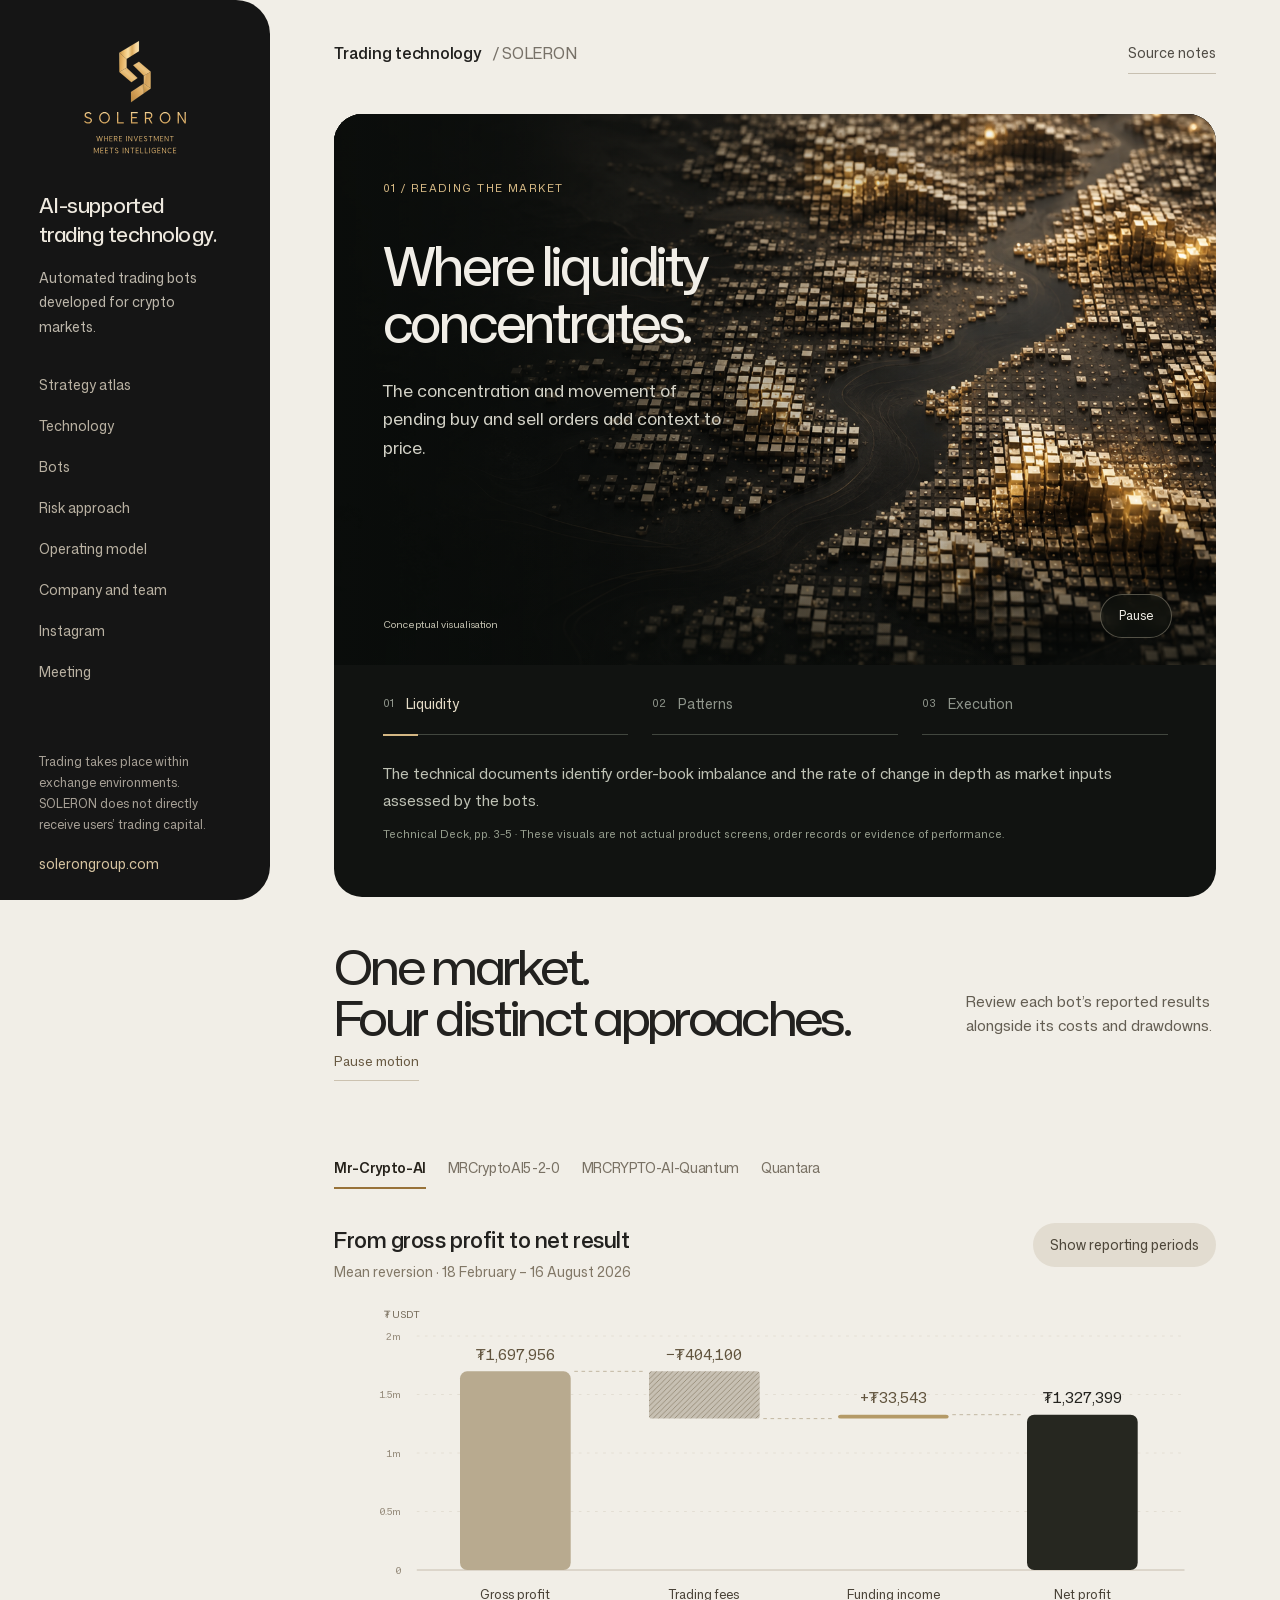
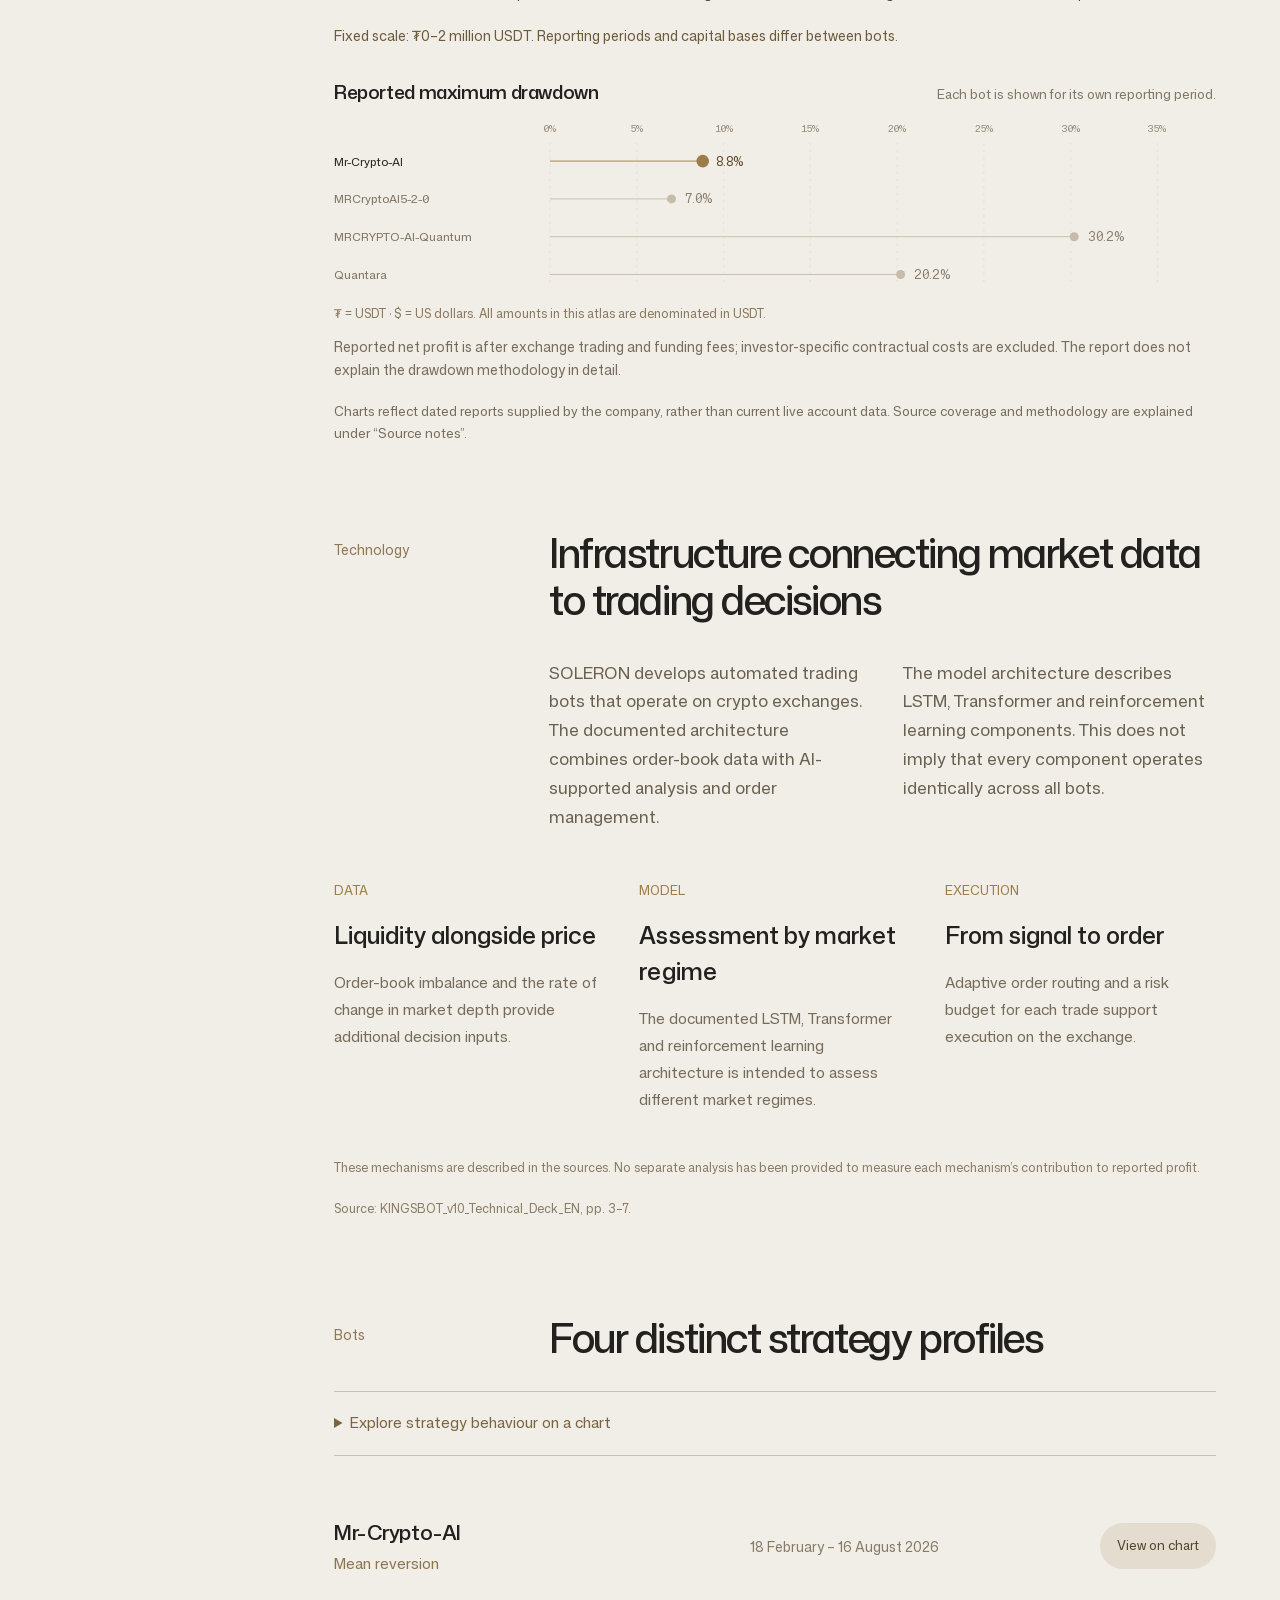
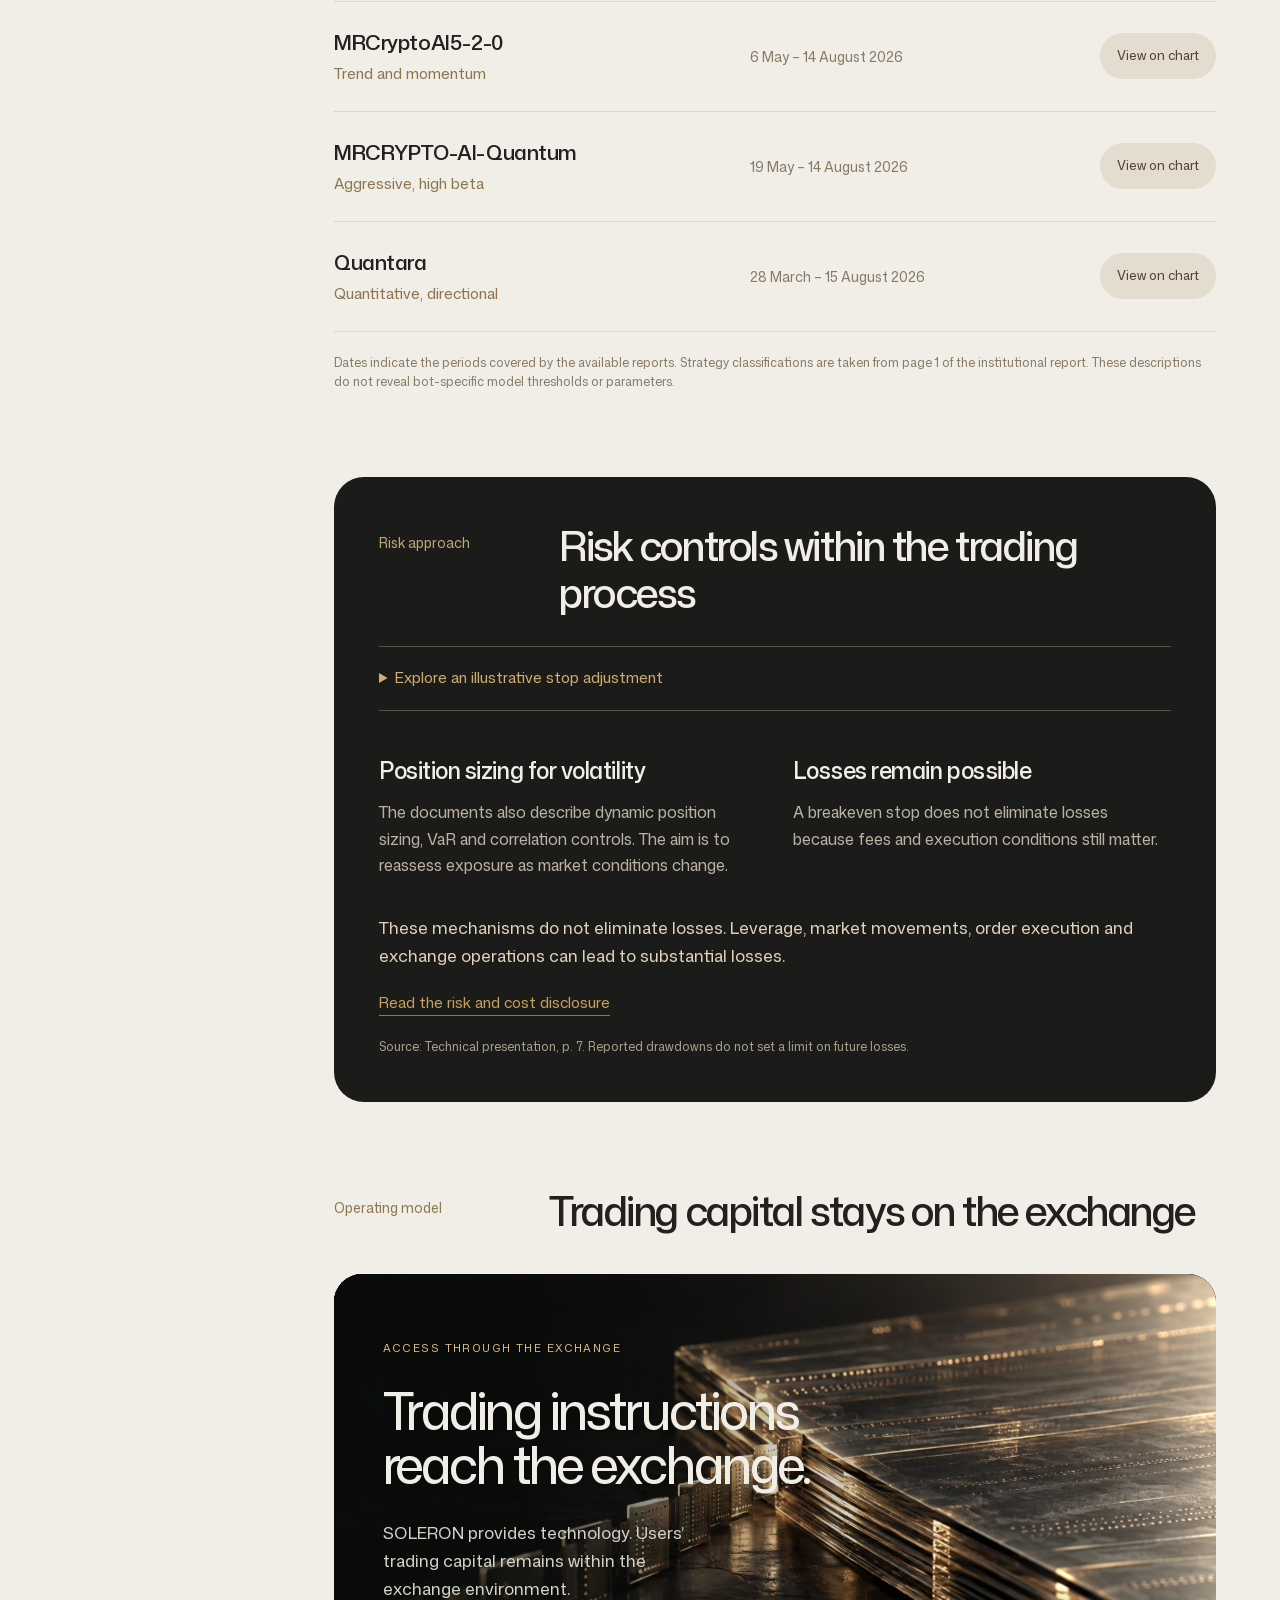
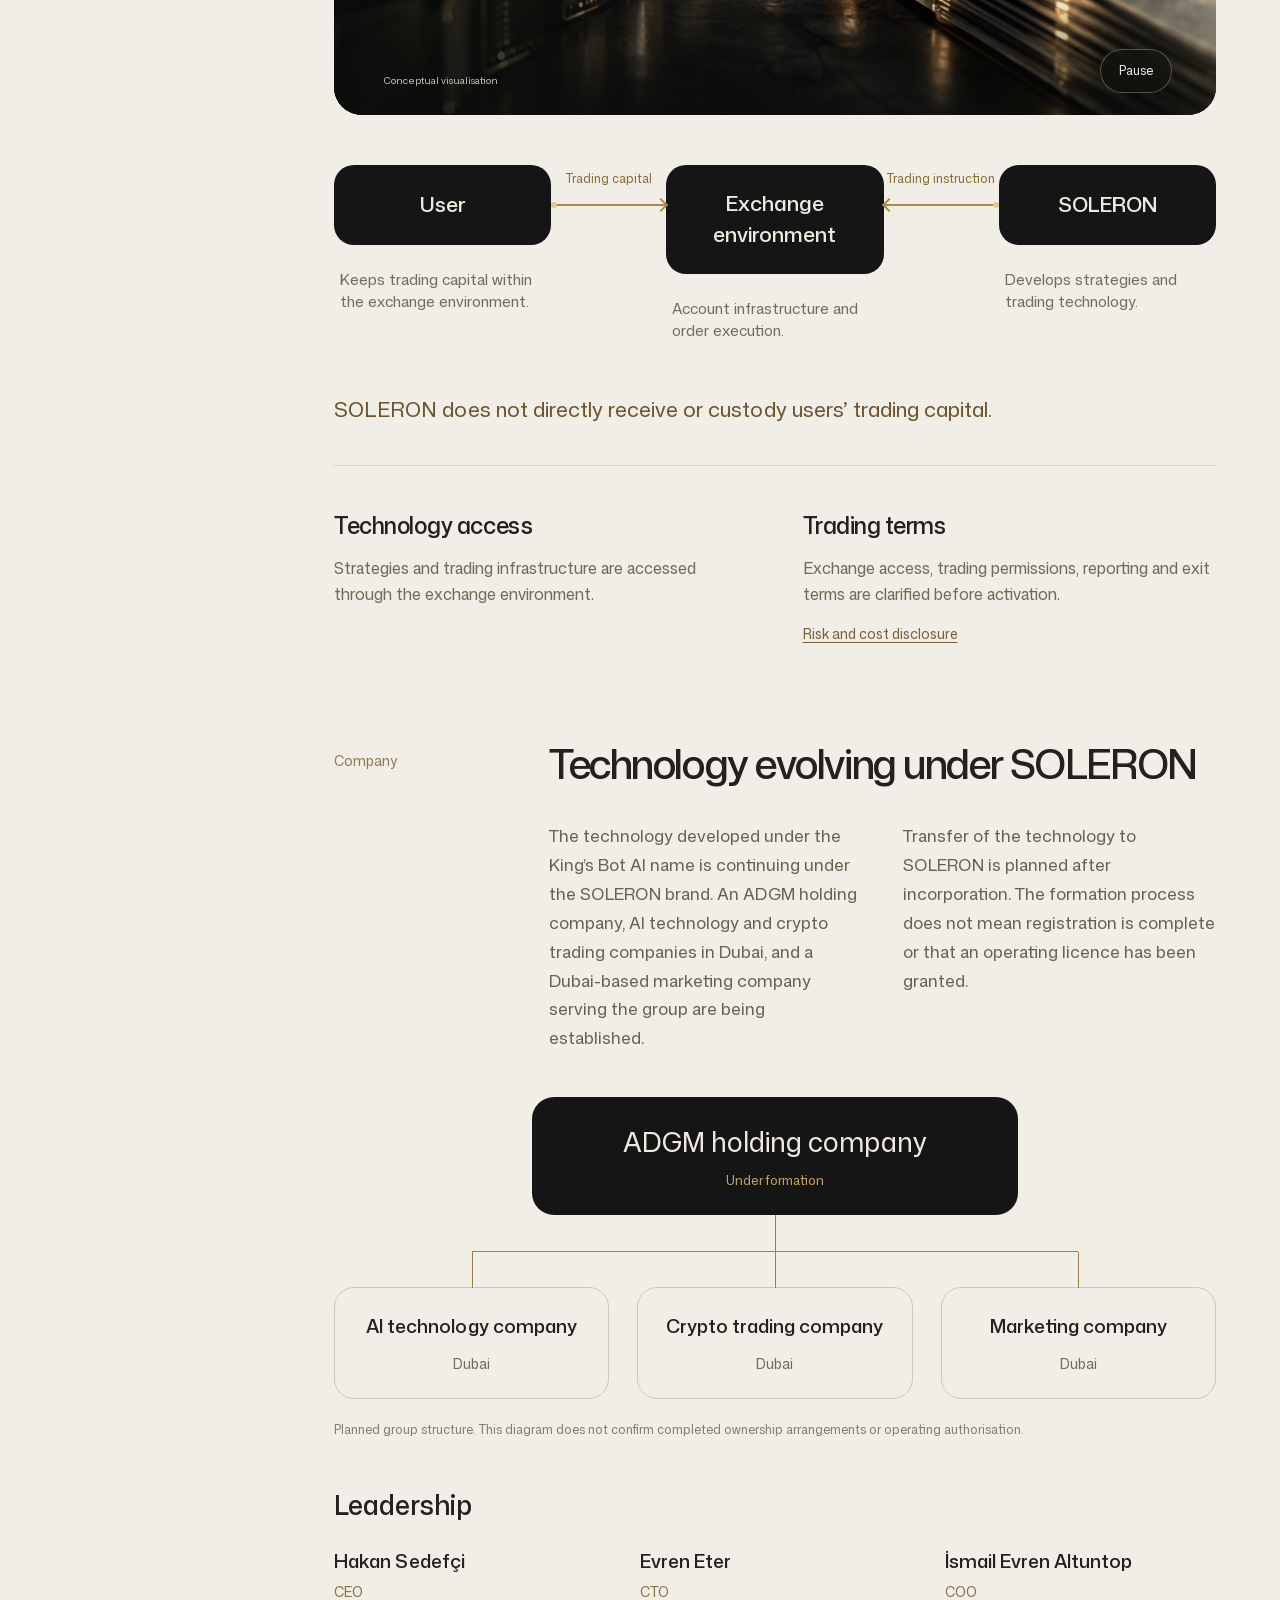
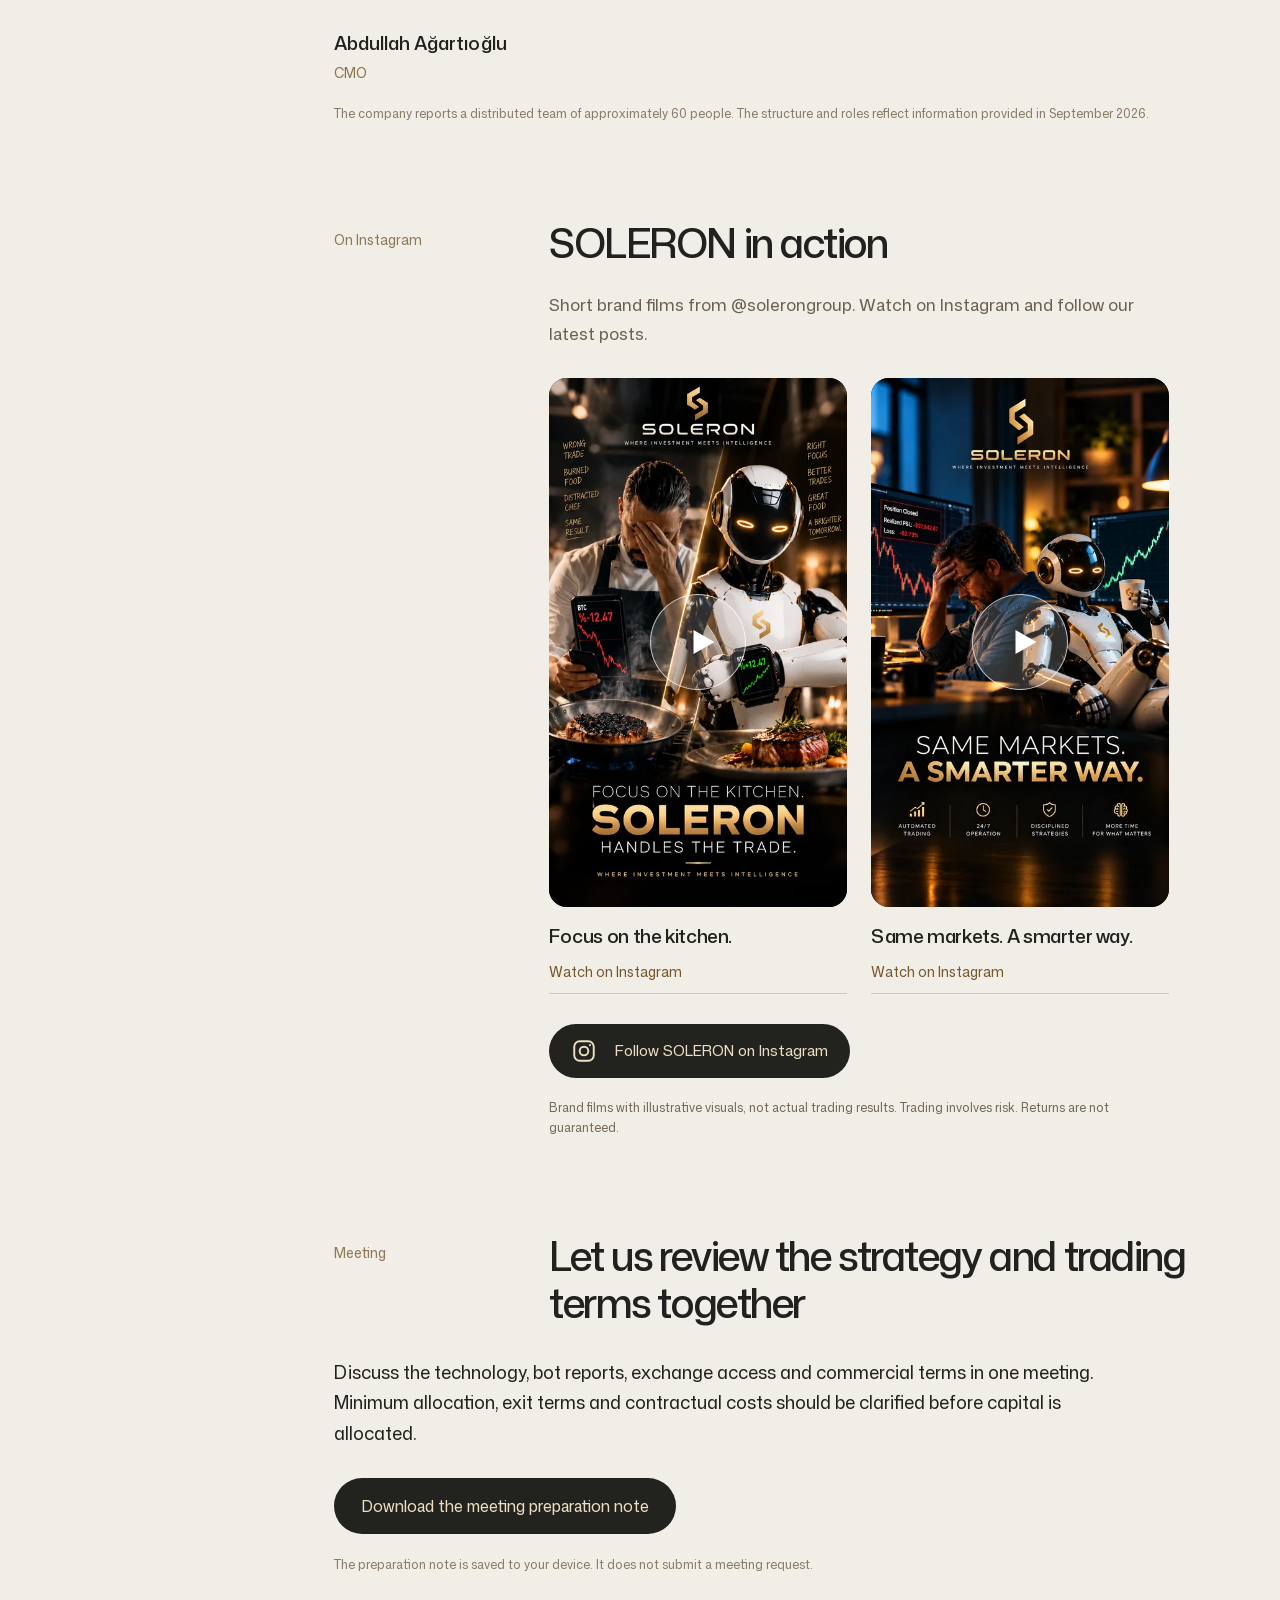
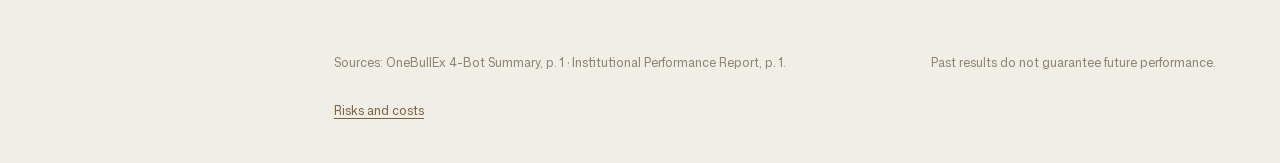
==== commit e9f66277: "[verified] style: use centered translucent play controls" ====
--- a/index.html
+++ b/index.html
@@ -38,14 +38,14 @@
   <div class="reel-grid">
     <a class="reel-card" href="https://www.instagram.com/reel/DeMz4i4IoyT/?stkn=OWY2dDlyOWhkdzNu" target="_blank" rel="noopener noreferrer" aria-label="Watch Focus on the kitchen on Instagram (opens in a new tab)" aria-describedby="instagram-note">
       <span class="reel-poster"><img src="assets/instagram/reel-01-480.webp" srcset="assets/instagram/reel-01-480.webp 480w, assets/instagram/reel-01-800.webp 800w" sizes="(max-width:760px) min(360px, calc(100vw - 48px)), (max-width:1150px) 240px, 298px" width="941" height="1672" alt="SOLERON brand film cover showing a chef and a robot in a kitchen" loading="lazy" decoding="async"><span class="reel-play" aria-hidden="true"><svg viewBox="0 0 24 24" fill="currentColor"><path d="M7 4v16l14-8z"/></svg></span></span>
-      <h3>Focus on the kitchen.</h3><span class="reel-link-label">Watch on Instagram <span aria-hidden="true">↗</span></span>
+      <h3>Focus on the kitchen.</h3><span class="reel-link-label">Watch on Instagram</span>
     </a>
     <a class="reel-card" href="https://www.instagram.com/reel/DeM5_9UoXXe/?stkn=cmNnc3p2cGsyNG8z" target="_blank" rel="noopener noreferrer" aria-label="Watch Same markets. A smarter way. on Instagram (opens in a new tab)" aria-describedby="instagram-note">
       <span class="reel-poster"><img src="assets/instagram/reel-02-480.webp" srcset="assets/instagram/reel-02-480.webp 480w, assets/instagram/reel-02-800.webp 800w" sizes="(max-width:760px) min(360px, calc(100vw - 48px)), (max-width:1150px) 240px, 298px" width="941" height="1672" alt="SOLERON brand film cover showing a trader and a robot beside market screens" loading="lazy" decoding="async"><span class="reel-play" aria-hidden="true"><svg viewBox="0 0 24 24" fill="currentColor"><path d="M7 4v16l14-8z"/></svg></span></span>
-      <h3>Same markets. A smarter way.</h3><span class="reel-link-label">Watch on Instagram <span aria-hidden="true">↗</span></span>
+      <h3>Same markets. A smarter way.</h3><span class="reel-link-label">Watch on Instagram</span>
     </a>
   </div>
-  <div class="instagram-footer"><a class="instagram-follow" href="https://www.instagram.com/solerongroup/" target="_blank" rel="noopener noreferrer">Follow SOLERON on Instagram <span aria-hidden="true">↗</span></a><p class="source-note" id="instagram-note">Brand films with illustrative visuals, not actual trading results. Trading involves risk. Returns are not guaranteed.</p></div>
+  <div class="instagram-footer"><a class="instagram-follow" href="https://www.instagram.com/solerongroup/" target="_blank" rel="noopener noreferrer"><svg class="instagram-logo" viewBox="0 0 24 24" fill="none" stroke="currentColor" stroke-width="1.8" aria-hidden="true" focusable="false"><rect x="3" y="3" width="18" height="18" rx="5"/><circle cx="12" cy="12" r="4"/><circle cx="17.5" cy="6.5" r="1" fill="currentColor" stroke="none"/></svg><span>Follow SOLERON on Instagram</span></a><p class="source-note" id="instagram-note">Brand films with illustrative visuals, not actual trading results. Trading involves risk. Returns are not guaranteed.</p></div>
 </section>
 <section class="content-section" id="meeting"><div class="section-title"><span>Meeting</span><h2>Let us review the strategy and trading terms together</h2></div><p class="contact-copy">Discuss the technology, bot reports, exchange access and commercial terms in one meeting. Minimum allocation, exit terms and contractual costs should be clarified before capital is allocated.</p><div id="contact-action"><a class="contact-button" href="meeting-preparation.txt" download>Download the meeting preparation note</a><p class="source-note">The preparation note is saved to your device. It does not submit a meeting request.</p></div></section>
 <footer class="foot"><span>Sources: OneBullEx 4-Bot Summary, p. 1 · Institutional Performance Report, p. 1.</span><span>Past results do not guarantee future performance.</span><a href="risks-and-costs.html">Risks and costs</a></footer></main></div><dialog id="sources"><button id="closeSources">Close</button><h2>What does this atlas show?</h2><p>Bot names, strategy classifications and reporting periods come from the available company documents. The waterfall chart separates gross profit, trading fees, funding and reported net profit. The drawdown chart shows each bot’s maximum drawdown during its own reporting period. Periods and capital bases differ; these charts are not a like-for-like performance ranking.</p><ul><li><b>OneBullEx_4Bot_Summary.pdf, pp. 1–2</b><br>Periods, profit components and methodology. Report date: 16 August 2026.</li><li><b>KingsBot_v10_Institutional_Performance_Report.pdf, p. 1</b><br>Strategy classifications and reported maximum drawdowns.</li><li><b>KINGSBOT_v10_Technical_Deck_EN.pdf, pp. 3–7 and 12</b><br>Technical architecture, risk approach and trading permissions.</li></ul><p>The institutional report describes the results as “audited”, a designation accepted by the company. The supplied documents do not identify the auditor or specify the scope of the audit.</p><p class="small">The data here reproduces company reports and does not constitute independent verification of raw trade records. For Quantara, the component total differs from reported net profit by ₮1 USDT.</p></dialog><div class="tip" id="tip" role="status" hidden></div><script>
--- a/assets/instagram/reels.css
+++ b/assets/instagram/reels.css
@@ -5,8 +5,10 @@
 .reel-card{display:block;min-width:0;color:inherit;text-decoration:none}
 .reel-poster{display:block;position:relative;overflow:hidden;border-radius:18px;background:#151515;aspect-ratio:941/1672}
 .reel-poster img{display:block;width:100%;height:100%;object-fit:contain}
-.reel-play{position:absolute;top:14px;right:14px;display:grid;place-items:center;width:46px;height:46px;border:1px solid #d9bc8155;border-radius:50%;background:#151515e6;color:#edd9b0}
-.reel-play svg{width:18px;height:18px;margin-left:2px}
+.reel-play{position:absolute;top:50%;left:50%;transform:translate(-50%,-50%);display:grid;place-items:center;width:96px;height:96px;border:1px solid #ffffffb3;border-radius:50%;background:rgba(255,255,255,.18);color:#fff;transition:background .2s ease;pointer-events:none}
+.reel-play svg{width:36px;height:36px;margin-left:5px}
+.reel-card:hover .reel-play,.reel-card:focus-visible .reel-play{background:rgba(255,255,255,.28)}
+.reel-card:active .reel-play{background:rgba(255,255,255,.34)}
 .reel-card h3{font-size:19px;font-weight:500;line-height:1.4;letter-spacing:-.02em;margin:16px 0 0}
 .reel-link-label{display:flex;align-items:center;justify-content:space-between;gap:12px;min-height:44px;color:#76572c;font-size:14px;border-bottom:1px solid #d1c7b5}
 .reel-card:hover .reel-link-label{color:#22211f;border-color:#987239}
@@ -14,7 +16,10 @@
 .instagram-footer{margin-top:30px}
 .instagram-follow{display:inline-flex;align-items:center;gap:18px;min-height:48px;padding:14px 22px;border-radius:30px;background:#22231e;color:#eddec3;text-decoration:none;font-size:15px;line-height:1.4}
 .instagram-follow:hover{background:#36352c}
+.instagram-logo{width:26px;height:26px;flex-shrink:0}
+.instagram-follow:focus-visible{outline:3px solid #8f6728;outline-offset:4px}
 .instagram-footer .source-note{max-width:590px;margin-top:20px;color:#746957}
 @media(max-width:1150px){.instagram-copy,.reel-grid,.instagram-footer{margin-left:155px}}
 @media(max-width:900px){.instagram-copy,.reel-grid,.instagram-footer{margin-left:0}}
-@media(max-width:760px){.instagram-copy{font-size:16px;margin-top:22px}.reel-grid{grid-template-columns:1fr;max-width:360px;gap:28px;margin-top:26px}.reel-card h3{font-size:20px}.instagram-footer{margin-top:28px}.instagram-follow{max-width:100%;font-size:14px;padding:14px 18px}.instagram-footer .source-note{font-size:12px}}
+@media(max-width:760px){.instagram-copy{font-size:16px;margin-top:22px}.reel-grid{grid-template-columns:1fr;max-width:360px;gap:28px;margin-top:26px}.reel-play{width:88px;height:88px}.reel-card h3{font-size:20px}.instagram-footer{margin-top:28px}.instagram-follow{max-width:100%;font-size:14px;padding:14px 18px;gap:12px}.instagram-footer .source-note{font-size:12px}}
+@media(prefers-reduced-motion:reduce){.reel-play{transition:none}}
